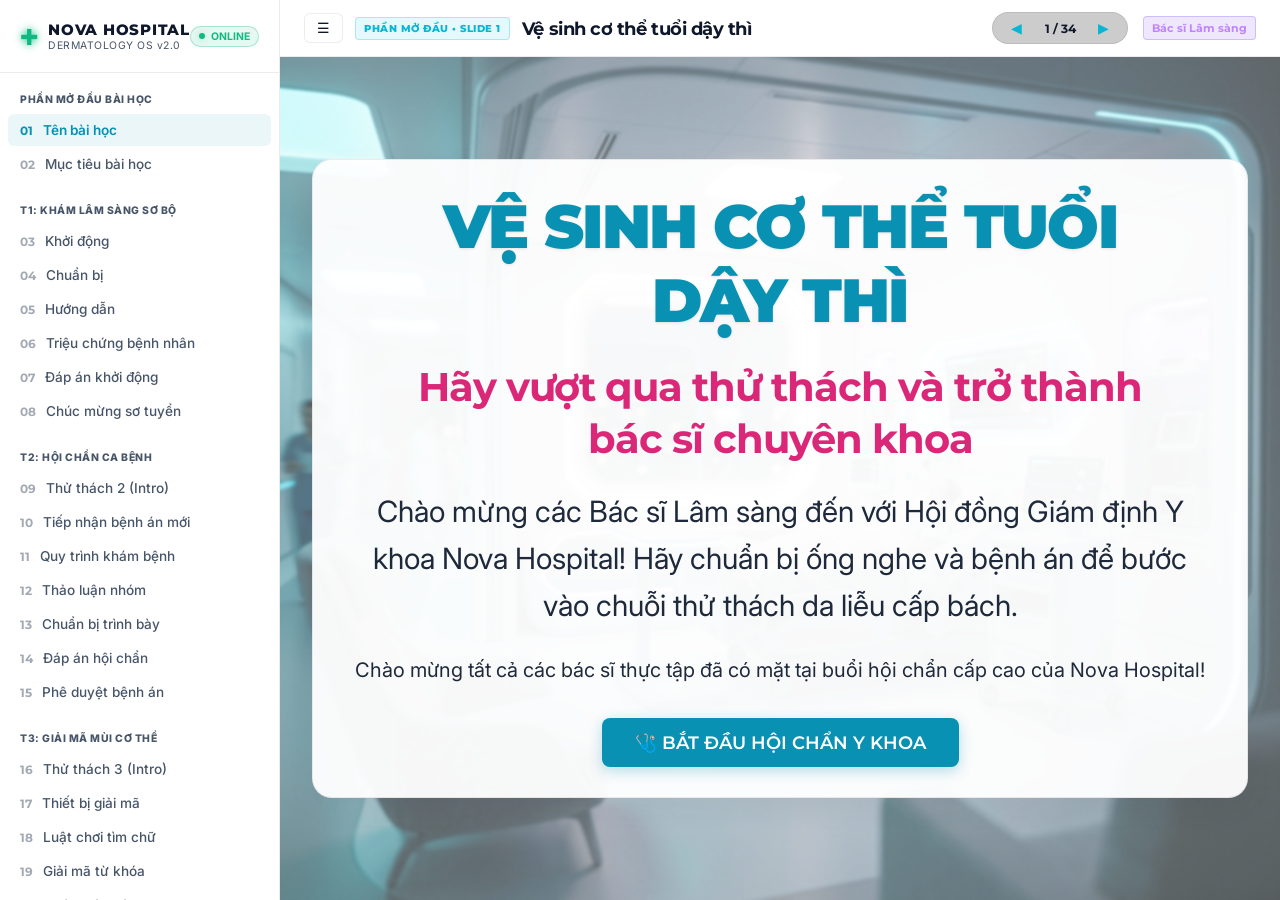
==== index.html @ af5a32ae "Initial commit of Co the tuoi day thi project" ====
<!DOCTYPE html>
<html lang="vi">
<head>
  <meta charset="UTF-8">
  <meta name="viewport" content="width=device-width, initial-scale=1.0">
  <title>NOVA HOSPITAL - PHÒNG KHÁM DA LIỄU ĐIỆN TỬ</title>
  <link rel="preconnect" href="https://fonts.googleapis.com">
  <link rel="preconnect" href="https://fonts.gstatic.com" crossorigin>
  <link href="https://fonts.googleapis.com/css2?family=Inter:wght@300;400;500;600;700;800&family=Montserrat:wght@400;500;600;700;800;900&display=swap" rel="stylesheet">
  <link rel="stylesheet" href="style.css">
</head>
<body>
  <!-- Canvas for Confetti -->
  <canvas id="confetti-canvas"></canvas>

  <!-- main app container -->
  <div class="app-container">
    
    <!-- LEFT SIDEBAR -->
    <aside class="sidebar">
      <div class="sidebar-header">
        <div class="clinic-logo">
          <div class="pulse-cross">✚</div>
          <div class="logo-text">
            <span class="logo-title">NOVA HOSPITAL</span>
            <span class="logo-subtitle">DERMATOLOGY OS v2.0</span>
          </div>
        </div>
        <div class="status-badge">
          <span class="live-dot"></span>
          <span class="live-text">ONLINE</span>
        </div>
      </div>

      <!-- Scrollable Steps Menu (34 Slides Navigator) -->
      <div class="sidebar-menu-scrollable">
        <nav class="sidebar-nav">
          <!-- PHẦN MỞ ĐẦU -->
          <div class="nav-group">
            <span class="nav-group-title">PHẦN MỞ ĐẦU BÀI HỌC</span>
            <ul>
              <li class="nav-item active" data-slide="1">
                <span class="nav-num">01</span> <span class="nav-txt">Tên bài học</span>
              </li>
              <li class="nav-item" data-slide="2">
                <span class="nav-num">02</span> <span class="nav-txt">Mục tiêu bài học</span>
              </li>
            </ul>
          </div>

          <!-- THỬ THÁCH 1 -->
          <div class="nav-group">
            <span class="nav-group-title">T1: KHÁM LÂM SÀNG SƠ BỘ</span>
            <ul>
              <li class="nav-item" data-slide="3">
                <span class="nav-num">03</span> <span class="nav-txt">Khởi động</span>
              </li>
              <li class="nav-item" data-slide="4">
                <span class="nav-num">04</span> <span class="nav-txt">Chuẩn bị</span>
              </li>
              <li class="nav-item" data-slide="5">
                <span class="nav-num">05</span> <span class="nav-txt">Hướng dẫn</span>
              </li>
              <li class="nav-item" data-slide="6">
                <span class="nav-num">06</span> <span class="nav-txt">Triệu chứng bệnh nhân</span>
              </li>
              <li class="nav-item" data-slide="7">
                <span class="nav-num">07</span> <span class="nav-txt">Đáp án khởi động</span>
              </li>
              <li class="nav-item" data-slide="8">
                <span class="nav-num">08</span> <span class="nav-txt">Chúc mừng sơ tuyển</span>
              </li>
            </ul>
          </div>

          <!-- THỬ THÁCH 2 -->
          <div class="nav-group">
            <span class="nav-group-title">T2: HỘI CHẨN CA BỆNH</span>
            <ul>
              <li class="nav-item" data-slide="9">
                <span class="nav-num">09</span> <span class="nav-txt">Thử thách 2 (Intro)</span>
              </li>
              <li class="nav-item" data-slide="10">
                <span class="nav-num">10</span> <span class="nav-txt">Tiếp nhận bệnh án mới</span>
              </li>
              <li class="nav-item" data-slide="11">
                <span class="nav-num">11</span> <span class="nav-txt">Quy trình khám bệnh</span>
              </li>
              <li class="nav-item" data-slide="12">
                <span class="nav-num">12</span> <span class="nav-txt">Thảo luận nhóm</span>
              </li>
              <li class="nav-item" data-slide="13">
                <span class="nav-num">13</span> <span class="nav-txt">Chuẩn bị trình bày</span>
              </li>
              <li class="nav-item" data-slide="14">
                <span class="nav-num">14</span> <span class="nav-txt">Đáp án hội chẩn</span>
              </li>
              <li class="nav-item" data-slide="15">
                <span class="nav-num">15</span> <span class="nav-txt">Phê duyệt bệnh án</span>
              </li>
            </ul>
          </div>

          <!-- THỬ THÁCH 3 -->
          <div class="nav-group">
            <span class="nav-group-title">T3: GIẢI MÃ MÙI CƠ THỂ</span>
            <ul>
              <li class="nav-item" data-slide="16">
                <span class="nav-num">16</span> <span class="nav-txt">Thử thách 3 (Intro)</span>
              </li>
              <li class="nav-item" data-slide="17">
                <span class="nav-num">17</span> <span class="nav-txt">Thiết bị giải mã</span>
              </li>
              <li class="nav-item" data-slide="18">
                <span class="nav-num">18</span> <span class="nav-txt">Luật chơi tìm chữ</span>
              </li>
              <li class="nav-item" data-slide="19">
                <span class="nav-num">19</span> <span class="nav-txt">Giải mã từ khóa</span>
              </li>
              <li class="nav-item" data-slide="20">
                <span class="nav-num">20</span> <span class="nav-txt">3 từ khóa đúng</span>
              </li>
              <li class="nav-item" data-slide="21">
                <span class="nav-num">21</span> <span class="nav-txt">Giải thích cơ chế</span>
              </li>
              <li class="nav-item" data-slide="22">
                <span class="nav-num">22</span> <span class="nav-txt">Chúc mừng</span>
              </li>
            </ul>
          </div>

          <!-- THỬ THÁCH 4 -->
          <div class="nav-group">
            <span class="nav-group-title">T4: KÊ ĐƠN LÀM SẠCH</span>
            <ul>
              <li class="nav-item" data-slide="23">
                <span class="nav-num">23</span> <span class="nav-txt">Thực hành lâm sàng</span>
              </li>
              <li class="nav-item" data-slide="24">
                <span class="nav-num">24</span> <span class="nav-txt">Chuẩn bị kê đơn</span>
              </li>
              <li class="nav-item" data-slide="25">
                <span class="nav-num">25</span> <span class="nav-txt">Quy chế kê đơn</span>
              </li>
              <li class="nav-item" data-slide="26">
                <span class="nav-num">26</span> <span class="nav-txt">Trình duyệt đơn thuốc</span>
              </li>
              <li class="nav-item" data-slide="27">
                <span class="nav-num">27</span> <span class="nav-txt">Đáp án tắm rửa</span>
              </li>
              <li class="nav-item" data-slide="28">
                <span class="nav-num">28</span> <span class="nav-txt">Quy trình làm sạch</span>
              </li>
            </ul>
          </div>

          <!-- THỬ THÁCH CUỐI -->
          <div class="nav-group">
            <span class="nav-group-title">THI SẮC PHONG CHUYÊN KHOA</span>
            <ul>
              <li class="nav-item" data-slide="29">
                <span class="nav-num">29</span> <span class="nav-txt">Nên làm gì để sạch sẽ</span>
              </li>
              <li class="nav-item" data-slide="30">
                <span class="nav-num">30</span> <span class="nav-txt">Chuẩn bị T-Chart</span>
              </li>
              <li class="nav-item" data-slide="31">
                <span class="nav-num">31</span> <span class="nav-txt">Quy chế thi</span>
              </li>
              <li class="nav-item" data-slide="32">
                <span class="nav-num">32</span> <span class="nav-txt">Phân loại Nên/Không nên</span>
              </li>
              <li class="nav-item" data-slide="33">
                <span class="nav-num">33</span> <span class="nav-txt">Nghi thức sắc phong</span>
              </li>
              <li class="nav-item" data-slide="34">
                <span class="nav-num">34</span> <span class="nav-txt">Quy trình tắm đúng cách</span>
              </li>
            </ul>
          </div>
        </nav>
      </div>
    </aside>

    <!-- MAIN APP CONTENT VIEWPORT -->
    <main class="main-content">
      
      <!-- Top header control bar -->
      <header class="top-bar">
        <div class="header-left">
          <button class="control-btn" id="sidebar-toggle" title="Thu gọn / Mở rộng Sidebar">☰</button>
          <span class="phase-badge" id="slide-phase-badge">BÀI GIẢNG Y KHOA</span>
          <h2 class="slide-title" id="slide-title-text">Hành Trình Sắc Phong Bác Sĩ Chuyên Khoa</h2>
        </div>
        
        <div class="header-right">
          <!-- Slide Navigation Controls -->
          <div class="slide-arrows">
            <button class="arrow-btn" id="prev-slide-btn" title="Slide trước">◀</button>
            <span class="slide-counter" id="slide-counter-text">1 / 34</span>
            <button class="arrow-btn" id="next-slide-btn" title="Slide tiếp theo">▶</button>
          </div>

          <!-- Dynamic status indicator -->
          <div class="role-status">
            <span class="role-badge" id="header-role-badge">Bác sĩ Lâm sàng</span>
          </div>
        </div>
      </header>

      <!-- Slides Viewport -->
      <div class="slides-viewport">

        <!-- ==================== PHẦN MỞ ĐẦU BÀI HỌC ==================== -->
        <!-- Slide 1: Tên bài học -->
        <section class="slide active" id="slide-1">
          <div class="slide-layout flex-center-col text-center">
            <div class="slide-frame">
              <h1 class="main-title">Vệ sinh cơ thể tuổi dậy thì</h1>
              <h2 class="sub-title">Hãy vượt qua thử thách và trở thành bác sĩ chuyên khoa</h2>
              <div class="content-text" style="max-width: 900px; margin: 0 auto;">
                Chào mừng các Bác sĩ Lâm sàng đến với Hội đồng Giám định Y khoa Nova Hospital! 
                Hãy chuẩn bị ống nghe và bệnh án để bước vào chuỗi thử thách da liễu cấp bách.
              </div>
              <div class="content-text" style="font-size: 15pt !important; color: #475569; margin-top: 1.5rem;">
                Chào mừng tất cả các bác sĩ thực tập đã có mặt tại buổi hội chẩn cấp cao của Nova Hospital!
              </div>
              <div style="margin-top: 2rem;">
                <button class="btn btn-cyan btn-lg" onclick="navigateToSlide(2)">🩺 BẮT ĐẦU HỘI CHẨN Y KHOA</button>
              </div>
            </div>
          </div>
        </section>

        <!-- Slide 2: Mục tiêu bài học -->
        <section class="slide" id="slide-2">
          <div class="slide-layout flex-center-col text-center">
            <div class="slide-frame">
              <h1 class="main-title">Mục tiêu cần đạt</h1>
              <div class="content-text" style="max-width: 900px; text-align: left; margin: 2rem auto 0 auto; display: flex; flex-direction: column; gap: 20px;">
                <div>- 🎯 <strong>Kiến thức:</strong> Giải mã được cơ chế sinh mùi và mụn do hoóc-môn tuổi dậy thì.</div>
                <div>- 🎯 <strong>Kỹ năng:</strong> Khám, chẩn đoán ca bệnh và kê đơn quy trình làm sạch định lượng chuẩn y khoa.</div>
                <div>- 🎯 <strong>Thái độ:</strong> Chủ động, tự tin chăm sóc cơ thể sạch sẽ, thơm tho và xóa bỏ ngại ngùng.</div>
              </div>
              <div style="margin-top: 3rem;">
                <button class="btn btn-cyan btn-lg" onclick="navigateToSlide(3)">TIẾN VÀO THỬ THÁCH 1 ▶</button>
              </div>
            </div>
          </div>
        </section>

        <!-- ==================== THỬ THÁCH 1: KHÁM LÂM SÀNG SƠ BỘ ==================== -->
        <!-- Slide 3: Tên hoạt động Khởi động -->
        <section class="slide" id="slide-3">
          <div class="slide-layout flex-center-col text-center">
            <div class="slide-frame">
              <h1 class="main-title">Khởi động</h1>
              <h2 class="sub-title">Cấp độ: Bác sĩ Thực tập</h2>
              <div class="content-text" style="max-width: 800px; margin: 0 auto;">
                - <strong>Nhiệm vụ:</strong> Tìm ra nguyên nhân khiến bệnh nhân gặp các triệu chứng bất thường.
              </div>

              <!-- Emergency Zone Siren and Doctor Image -->
              <div class="emergency-zone">
                <div class="emergency-light-container">
                  <div class="emergency-siren">🚨</div>
                </div>
                <img src="symptom_doctor.png" alt="Doctor" style="width: 140px; height: 140px; object-fit: contain; border-radius: 12px;">
                <div class="emergency-light-container">
                  <div class="emergency-siren">🚨</div>
                </div>
              </div>

              <div style="margin-top: 3rem;">
                <button class="btn btn-cyan btn-lg" onclick="navigateToSlide(4)">TIẾP NHẬN BỆNH ÁN ▶</button>
              </div>
            </div>
          </div>
        </section>

        <!-- Slide 4: Khởi động — Chuẩn bị -->
        <section class="slide" id="slide-4">
          <div class="slide-layout flex-center-col text-center">
            <div class="slide-frame">
              <h1 class="main-title">CHUẨN BỊ</h1>
              <h2 class="sub-title">Sẵn sàng kíp trực</h2>
              <div class="content-text" style="max-width: 900px; text-align: left; margin: 2rem auto 0 auto; display: flex; flex-direction: column; gap: 20px;">
                <div>- 👥 Chia nhóm 4 học sinh (kíp trực lâm sàng).</div>
                <div>- 📖 Chuẩn bị đọc hồ sơ bệnh án trên màn hình.</div>
              </div>
              <div style="margin-top: 3rem;">
                <button class="btn btn-cyan btn-lg" onclick="navigateToSlide(5)">XEM HƯỚNG DẪN ▶</button>
              </div>
            </div>
          </div>
        </section>

        <!-- Slide 5: Khởi động — Hướng dẫn & Yêu cầu -->
        <section class="slide" id="slide-5">
          <div class="slide-layout flex-center-col text-center">
            <div class="slide-frame">
              <h1 class="main-title">HƯỚNG DẪN</h1>
              <h2 class="sub-title">Nhiệm vụ cho bác sĩ</h2>
              <div class="content-text" style="max-width: 900px; text-align: left; margin: 2rem auto 0 auto; display: flex; flex-direction: column; gap: 20px;">
                <div>- 💡 Đọc bệnh án và tìm ra nguyên nhân bệnh nhân có các triệu chứng đó.</div>
                <div>- 🙋 Giơ tay lên bảng chỉ ra nguyên nhân phát sinh triệu chứng.</div>
              </div>
              <div style="margin-top: 3rem;">
                <button class="btn btn-cyan btn-lg" onclick="navigateToSlide(6)">XEM HỒ SƠ BỆNH ÁN ▶</button>
              </div>
            </div>
          </div>
        </section>

        <!-- Slide 6: Khởi động — Câu hỏi điều hướng (Dossiers displayed here) -->
        <section class="slide" id="slide-6">
          <div class="slide-layout flex-center-col text-center" style="justify-content: flex-start; padding-top: 1rem;">
            <div class="slide-frame" style="max-width: 1100px;">
              <h1 class="main-title" style="margin-bottom: 0.25rem !important; font-size: 24pt !important;">TÌM NGUYÊN NHÂN GÂY RA CÁC TRIỆU CHỨNG BẤT THƯỜNG CỦA BỆNH NHÂN</h1>
              <h2 class="sub-title" style="margin-bottom: 0.75rem !important;">Hồ sơ bệnh án trên màn hình</h2>
              
              <div style="display: flex; gap: 15px; justify-content: center; width: 100%; flex-wrap: wrap; margin-top: 1rem;">
                <!-- Bệnh nhân Su -->
                <div class="patient-folder" style="width: 320px !important; cursor: default;">
                  <img src="symptom_acne.png" class="patient-img" alt="Su Acne">
                  <h3 style="color: #0891B2; margin-top: 5px; font-size: 18pt;">Bạn SU</h3>
                  <div style="text-align: left; font-size: 13pt; margin-top: 10px; line-height: 1.4;">
                    <span class="badge-red" style="padding: 1px 6px; border-radius: 4px; font-size: 0.75rem; font-weight: 700;">MỤN SƯNG ĐỎ</span>
                    <div style="margin-top: 8px;">- <strong>Triệu chứng:</strong> Da mặt đổ nhiều dầu, xuất hiện nhiều nốt mụn đỏ sưng tấy trên trán.</div>
                    <div style="margin-top: 8px; color: #BE123C;">- <strong>Thói quen:</strong> Thường xuyên dùng tay bẩn sờ lên mặt, tự ý cạy và nặn mụn.</div>
                  </div>
                </div>

                <!-- Bệnh nhân Nam -->
                <div class="patient-folder" style="width: 320px !important; cursor: default;">
                  <img src="symptom_sweat.png" class="patient-img" alt="Nam Sweat">
                  <h3 style="color: #DB2777; margin-top: 5px; font-size: 18pt;">Bạn NAM</h3>
                  <div style="text-align: left; font-size: 13pt; margin-top: 10px; line-height: 1.4;">
                    <span class="badge-amber" style="padding: 1px 6px; border-radius: 4px; font-size: 0.75rem; font-weight: 700;">MÙI CHUA NÁCH</span>
                    <div style="margin-top: 8px;">- <strong>Triệu chứng:</strong> Vùng dưới cánh tay tiết nhiều mồ hôi và phát ra mùi chua nồng, khó chịu.</div>
                    <div style="margin-top: 8px; color: #B45309;">- <strong>Thói quen:</strong> Đá bóng xong không tắm ngay, chỉ lau qua người, mặc nguyên quần áo đẫm mồ hôi đi ngủ.</div>
                  </div>
                </div>

                <!-- Bệnh nhân Kem -->
                <div class="patient-folder" style="width: 320px !important; cursor: default;">
                  <img src="symptom_dental.png" class="patient-img" alt="Kem Dental">
                  <h3 style="color: #8B5CF6; margin-top: 5px; font-size: 18pt;">Bạn KEM</h3>
                  <div style="text-align: left; font-size: 13pt; margin-top: 10px; line-height: 1.4;">
                    <span class="badge-pink" style="padding: 1px 6px; border-radius: 4px; font-size: 0.75rem; font-weight: 700;">HÔI MIỆNG</span>
                    <div style="margin-top: 8px;">- <strong>Triệu chứng:</strong> Hơi thở bị hôi, có mùi khó chịu dù vẫn đánh răng hàng ngày.</div>
                    <div style="margin-top: 8px; color: #BE185D;">- <strong>Thói quen:</strong> Hay ăn đồ ngọt buổi tối, thường xuyên quên đánh răng, không cạo lưỡi và không súc miệng sau ăn ngọt.</div>
                  </div>
                </div>
              </div>

              <div style="margin-top: 2rem;">
                <button class="btn btn-cyan btn-lg" onclick="navigateToSlide(7)">ĐỐI CHIẾU LÂM SÀNG ▶</button>
              </div>
            </div>
          </div>
        </section>

        <!-- Slide 7: Khởi động — Đáp án -->
        <section class="slide" id="slide-7">
          <div class="slide-layout flex-center-col text-center" style="justify-content: flex-start; padding-top: 1rem;">
            <div class="slide-frame" style="max-width: 1100px;">
              <h1 class="main-title" style="margin-bottom: 0.25rem !important;">KẾT QUẢ ĐỐI CHIẾU LÂM SÀNG</h1>
              <h2 class="sub-title" style="margin-bottom: 0.75rem !important;">Nguyên nhân thực tế từ thói quen</h2>
              <p class="content-text" style="margin-bottom: 1rem; font-size: 16pt !important;">- 👉 <strong>Tương tác:</strong> Click mở từng hồ sơ dưới đây để xem chẩn đoán chi tiết sau khi học sinh trình bày</p>
              
              <div class="patient-folders">
                <!-- Su Diagnosis -->
                <div class="patient-folder" onclick="toggleFolder(this)" style="width: 320px !important;">
                  <img src="symptom_acne.png" class="patient-img" alt="Su">
                  <h3 style="color: #0891B2; margin-top: 5px; font-size: 16pt;">Bệnh nhân SU</h3>
                  <div class="patient-folder-content" style="font-size: 13pt; line-height: 1.4;">
                    - <strong>Chẩn đoán y khoa:</strong> Hoóc-môn tuổi dậy thì kích thích tuyến bã nhờn hoạt động mạnh gây thừa dầu, tắc lỗ chân lông. Việc dùng tay bẩn cạy mụn khiến vi khuẩn tấn công gây sưng viêm.
                  </div>
                </div>

                <!-- Nam Diagnosis -->
                <div class="patient-folder" onclick="toggleFolder(this)" style="width: 320px !important;">
                  <img src="symptom_sweat.png" class="patient-img" alt="Nam">
                  <h3 style="color: #DB2777; margin-top: 5px; font-size: 16pt;">Bệnh nhân NAM</h3>
                  <div class="patient-folder-content" style="font-size: 13pt; line-height: 1.4;">
                    - <strong>Chẩn đoán y khoa:</strong> Hoóc-môn tuổi dậy thì kích hoạt tuyến mồ hôi đặc (apocrine) tiết ra protein và chất béo. Các chất tiết này bị vi khuẩn trên da phát triển phân hủy, dẫn đến mùi hôi chua.
                  </div>
                </div>

                <!-- Kem Diagnosis -->
                <div class="patient-folder" onclick="toggleFolder(this)" style="width: 320px !important;">
                  <img src="symptom_dental.png" class="patient-img" alt="Kem">
                  <h3 style="color: #8B5CF6; margin-top: 5px; font-size: 16pt;">Bệnh nhân KEM</h3>
                  <div class="patient-folder-content" style="font-size: 13pt; line-height: 1.4;">
                    - <strong>Chẩn đoán y khoa:</strong> Thức ăn thừa và đường từ đồ ngọt tù đọng trong khoang miệng, kẽ răng và bề mặt lưỡi tạo môi trường lý tưởng cho vi khuẩn phát triển, phân hủy hữu cơ và sinh ra mùi hôi.
                  </div>
                </div>
              </div>

              <div style="margin-top: 2rem;">
                <button class="btn btn-cyan btn-lg" onclick="navigateToSlide(8)">XÁC NHẬN KẾT QUẢ ▶</button>
              </div>
            </div>
          </div>
        </section>

        <!-- Slide 8: Khởi động — Tổng kết & Chúc mừng -->
        <section class="slide" id="slide-8">
          <div class="slide-layout flex-center-col text-center">
            <div class="slide-frame">
              <h1 class="main-title">CHÚC MỪNG: VƯỢT QUA VÒNG SƠ TUYỂN!</h1>
              <h2 class="sub-title">Kết luận của Viện trưởng</h2>
              <div class="content-text" style="max-width: 900px; margin: 0 auto; text-align: left;">
                <span style="font-size: 4rem; display: block; margin-bottom: 1rem; text-align: center;">🎉</span>
                <div style="text-align: center; font-weight: bold; margin-bottom: 1rem;">Chúc mừng các bác sĩ đã nhận diện chính xác hành vi lỗi!</div>
                <div>- <strong>Tổng kết:</strong> Các triệu chứng mụn hay mùi hôi đều xuất phát trực tiếp từ những thói quen sinh hoạt chưa khoa học của các bạn khi bước vào lứa tuổi này.</div>
              </div>
              <div style="margin-top: 3rem;">
                <button class="btn btn-cyan btn-lg" onclick="navigateToSlide(9)">TIẾN VÀO THỬ THÁCH 2 ▶</button>
              </div>
            </div>
          </div>
        </section>

        <!-- ==================== HOẠT ĐỘNG 1: HỘI CHẨN CA BỆNH ==================== -->
        <!-- Slide 9: Tên Hoạt động 1 (Welcome Interns to Residents) -->
        <section class="slide" id="slide-9">
          <div class="slide-layout flex-center-col text-center">
            <div class="slide-frame">
              <h1 class="main-title">THỬ THÁCH 2: HỘI CHẨN CHUYÊN SÂU</h1>
              <h2 class="sub-title">Chào mừng các bác sĩ nội trú</h2>
              <div class="content-text" style="max-width: 850px; margin: 0 auto; line-height: 1.8;">
                Chào mừng các bạn đã được thăng cấp lên Bác sĩ Nội trú!<br>
                Thử thách thứ 2 yêu cầu chúng ta hội chẩn chuyên sâu để truy tìm thủ phạm thực sự bên trong cơ thể.
              </div>
              <div style="margin-top: 3rem;">
                <button class="btn btn-cyan btn-lg" onclick="navigateToSlide(10)">TIẾP NHẬN HỒ SƠ BỆNH ÁN ▶</button>
              </div>
            </div>
          </div>
        </section>

        <!-- Slide 10: Hoạt động 1 — Chuẩn bị (Tích hợp 5 hồ sơ bệnh án để chọn và bốc thăm) -->
        <section class="slide" id="slide-10">
          <div class="slide-layout flex-center-col text-center" style="justify-content: flex-start; padding-top: 0.5rem;">
            <div class="slide-frame" style="max-width: 1100px;">
              <h1 class="main-title" style="margin-bottom: 0.25rem !important;">TIẾP NHẬN HỒ SƠ BỆNH ÁN MỚI</h1>
              <h2 class="sub-title" style="margin-bottom: 0.5rem !important;">Hồ sơ bệnh nhân lâm sàng (Nova Hospital)</h2>
              
              <div class="content-text" style="text-align: left; max-width: 900px; margin: 0 auto 1.5rem auto; font-size: 16pt !important;">
                - 👥 <strong>Chuẩn bị:</strong> Chia nhóm 4 kíp trực.
                - 📖 Đọc hồ sơ bệnh án trên màn hình.
                - 🎲 Click chọn các thẻ bên dưới hoặc bấm nút "BỐC THĂM BỆNH ÁN NGẪU NHIÊN" để kíp trực nhận ca bệnh.
              </div>

              <!-- Case Shuffler Container -->
              <div class="shuffle-container">
                <div class="shuffle-cards-row" id="shuffler-cards-row">
                  <!-- Minh -->
                  <div class="shuffle-card" id="sh-card-minh" onclick="selectHospitalPatient('minh')">
                    <span style="font-size: 24pt;">👦</span>
                    <strong style="margin-top: 10px;">Bạn Minh</strong>
                  </div>
                  <!-- Nhi -->
                  <div class="shuffle-card" id="sh-card-nhi" onclick="selectHospitalPatient('nhi')">
                    <span style="font-size: 24pt;">👧</span>
                    <strong style="margin-top: 10px;">Bạn Nhi</strong>
                  </div>
                  <!-- An -->
                  <div class="shuffle-card" id="sh-card-an" onclick="selectHospitalPatient('an')">
                    <span style="font-size: 24pt;">👦</span>
                    <strong style="margin-top: 10px;">Bạn An</strong>
                  </div>
                  <!-- Linh -->
                  <div class="shuffle-card" id="sh-card-linh" onclick="selectHospitalPatient('linh')">
                    <span style="font-size: 24pt;">👧</span>
                    <strong style="margin-top: 10px;">Bạn Linh</strong>
                  </div>
                  <!-- Ninh -->
                  <div class="shuffle-card" id="sh-card-ninh" onclick="selectHospitalPatient('ninh')">
                    <span style="font-size: 24pt;">👦</span>
                    <strong style="margin-top: 10px;">Bạn Ninh</strong>
                  </div>
                </div>

                <div style="display: flex; gap: 15px; margin-top: 0.5rem; justify-content: center;">
                  <button class="btn btn-cyan" id="start-shuffle-btn" onclick="startCaseShuffler()">🎲 BỐC THĂM BỆNH ÁN NGẪU NHIÊN</button>
                </div>

                <!-- Patient info details card (No mechanism details!) -->
                <div id="hospital-patient-details-box" style="width: 100%; text-align: left; padding: 15px; min-height: 180px; line-height: 1.5; font-size: 14pt; border: 1px solid rgba(0,0,0,0.08); border-radius: 12px; margin-top: 1rem; background: #FFF;">
                  <div id="shuffler-placeholder" style="text-align: center; color: #94A3B8; padding-top: 30px;">
                    🔍 Click chọn một thẻ bệnh nhân ở trên hoặc bấm nút Bốc thăm để xem hồ sơ lâm sàng chi tiết.
                  </div>
                  <div id="shuffler-patient-detail" class="hidden">
                    <h3 id="detail-patient-name" style="color: #0891B2; margin-bottom: 10px; font-size: 18pt;">Hồ sơ bệnh nhân</h3>
                    <p id="detail-patient-symptoms">🔴 <strong>Triệu chứng lâm sàng:</strong> ...</p>
                    <p id="detail-patient-habits" style="margin-top: 8px;">⚠️ <strong>Thói quen sinh hoạt chưa đúng:</strong> ...</p>
                  </div>
                </div>
              </div>

              <div style="margin-top: 1.5rem;">
                <button class="btn btn-cyan btn-lg" onclick="navigateToSlide(11)">XEM QUY TRÌNH HỘI CHẨN ▶</button>
              </div>
            </div>
          </div>
        </section>

        <!-- Slide 11: Hoạt động 1 — Quy trình khám bệnh (5-min timer) -->
        <section class="slide" id="slide-11">
          <div class="slide-layout flex-center-col text-center">
            <div class="slide-frame">
              <div style="text-align: center; margin-bottom: 1.5rem;">
                <span class="main-title" style="font-size: 32pt !important; display: inline-block;">QUY TRÌNH KHÁM BỆNH</span>
                <span class="sub-title" style="font-size: 20pt !important; display: inline-block; margin-left: 15px;">- Yêu cầu thực hiện cho kíp trực</span>
              </div>
              
              <div class="content-text" style="max-width: 950px; text-align: left; margin: 0 auto; display: flex; flex-direction: column; gap: 12px; font-size: 16pt !important;">
                <div>- <strong>Bước 1:</strong> Nhóm chọn 1 bệnh án bất kỳ trong 5 hồ sơ.</div>
                <div>- <strong>Bước 2:</strong> Đọc kỹ, dùng bút khoanh tròn các thói quen chưa hợp lý trên phiếu học tập.</div>
                <div>- <strong>Bước 3:</strong> Thảo luận, tìm ra nguyên nhân sâu xa và cơ chế khoa học của ca bệnh đó.</div>
                <div style="color: #BE185D; font-weight: bold; border-top: 1px dashed rgba(0,0,0,0.08); padding-top: 8px; margin-top: 5px;">
                  - ❓ <strong>Câu hỏi thách thức:</strong> Lý do sâu xa nào bên trong cơ thể đã kích thích, làm bùng phát các triệu chứng da đổ dầu, mụn trứng cá và mồ hôi chua nồng ở lứa tuổi này?
                </div>
              </div>

              <!-- 5 Minutes Timer -->
              <div class="slide-timer-container" id="timer-container-11">
                <div class="slide-timer-display" id="timer-display-11">05:00</div>
                <div style="display: flex; gap: 6px; justify-content: center; margin-top: 8px;">
                  <button class="btn btn-cyan btn-sm" onclick="startSlideTimer(11, 300)">▶ Bắt đầu</button>
                  <button class="btn btn-surface btn-sm" onclick="pauseSlideTimer(11)">⏸ Tạm dừng</button>
                  <button class="btn btn-surface btn-sm" onclick="resetSlideTimer(11, 300)">🔄 Đặt lại</button>
                </div>
              </div>

              <div style="margin-top: 1.5rem;">
                <button class="btn btn-cyan btn-lg" onclick="navigateToSlide(12)">THẢO LUẬN NHÓM ▶</button>
              </div>
            </div>
          </div>
        </section>

        <!-- Slide 12: Thảo luận nhóm và chuẩn bị trình bày (2-min timer) -->
        <section class="slide" id="slide-12">
          <div class="slide-layout flex-center-col text-center">
            <div class="slide-frame">
              <h1 class="main-title">THẢO LUẬN NHÓM VÀ CHUẨN BỊ TRÌNH BÀY</h1>
              <h2 class="sub-title">Đồng hồ thảo luận</h2>
              
              <div class="content-text" style="max-width: 900px; text-align: left; margin: 0 auto; display: flex; flex-direction: column; gap: 20px;">
                <div>- 🧠 Tiến hành thảo luận nhóm nhanh trong kíp trực.</div>
                <div>- 📝 Ghi chép câu trả lời và chuẩn bị nội dung báo cáo theo mẫu.</div>
              </div>

              <!-- 2 Minutes Timer -->
              <div class="slide-timer-container" id="timer-container-12">
                <div class="slide-timer-display" id="timer-display-12">02:00</div>
                <div style="display: flex; gap: 6px; justify-content: center; margin-top: 8px;">
                  <button class="btn btn-cyan btn-sm" onclick="startSlideTimer(12, 120)">▶ Bắt đầu</button>
                  <button class="btn btn-surface btn-sm" onclick="pauseSlideTimer(12)">⏸ Tạm dừng</button>
                  <button class="btn btn-surface btn-sm" onclick="resetSlideTimer(12, 120)">🔄 Đặt lại</button>
                </div>
              </div>

              <div style="margin-top: 2rem;">
                <button class="btn btn-cyan btn-lg" onclick="navigateToSlide(13)">CHUẨN BỊ BÁO CÁO ▶</button>
              </div>
            </div>
          </div>
        </section>

        <!-- Slide 13: Hoạt động 1 — Chuẩn bị trình bày (2-min timer) -->
        <section class="slide" id="slide-13">
          <div class="slide-layout flex-center-col text-center">
            <div class="slide-frame">
              <h1 class="main-title">Chuẩn bị trình bày</h1>
              <h2 class="sub-title">Thảo luận nhóm và chuẩn bị trình bày</h2>
              
              <div class="content-text" style="max-width: 900px; margin: 0 auto; background: rgba(255, 255, 255, 0.9); padding: 25px; border-radius: 12px; border: 1px solid rgba(0,0,0,0.08); line-height: 1.6; text-align: left; font-size: 14pt !important;">
                <strong style="color: #0891B2; display: block; margin-bottom: 8px; font-size: 18pt !important; text-align: center;">Mẫu câu báo cáo chuyên nghiệp:</strong>
                <div>- "Nhóm em chọn bệnh án của bạn..."</div>
                <div>- "Bệnh nhân có triệu chứng là..."</div>
                <div>- "Thói quen sinh hoạt chưa đúng là..."</div>
                <div>- "Nhóm em dự đoán lý do sâu xa gây ra triệu chứng là..."</div>
              </div>

              <!-- 2 Minutes Timer -->
              <div class="slide-timer-container" id="timer-container-13">
                <div class="slide-timer-display" id="timer-display-13">02:00</div>
                <div style="display: flex; gap: 6px; justify-content: center; margin-top: 8px;">
                  <button class="btn btn-cyan btn-sm" onclick="startSlideTimer(13, 120)">▶ Bắt đầu</button>
                  <button class="btn btn-surface btn-sm" onclick="pauseSlideTimer(13)">⏸ Tạm dừng</button>
                  <button class="btn btn-surface btn-sm" onclick="resetSlideTimer(13, 120)">🔄 Đặt lại</button>
                </div>
              </div>

              <div style="margin-top: 1.5rem;">
                <button class="btn btn-cyan btn-lg" onclick="navigateToSlide(14)">LẬT MỞ ĐÁP ÁN ▶</button>
              </div>
            </div>
          </div>
        </section>

        <!-- Slide 14: Hoạt động 1 — Đáp án -->
        <section class="slide" id="slide-14">
          <div class="slide-layout flex-center-col text-center">
            <div class="slide-frame">
              <h1 class="main-title">HỒ SƠ LẬT MỞ: ĐÁP ÁN Y KHOA</h1>
              <h2 class="sub-title">Thủ phạm giấu mặt lộ diện</h2>
              <p class="content-text" style="font-size: 16pt !important;">- 🔒 Tương tác: Hãy click vào ô bảo mật bên dưới để giải mã thủ phạm</p>
              
              <div class="secret-reveal-box" onclick="toggleSecretBox(this)">
                <div class="secret-reveal-text" id="slide-14-secret-text">🔒 CLICK ĐỂ GIẢI MÃ THỦ PHẠM GIẤU MẶT</div>
              </div>

              <div style="margin-top: 3rem;">
                <button class="btn btn-cyan btn-lg" onclick="navigateToSlide(15)">TỔNG KẾT HỘI CHẨN ▶</button>
              </div>
            </div>
          </div>
        </section>

        <!-- Slide 15: Hoạt động 1 — Tổng kết & Chúc mừng (Phê duyệt đóng dấu) -->
        <section class="slide" id="slide-15">
          <div class="slide-layout flex-center-col text-center">
            <div class="slide-frame" id="slide-15-frame" style="min-height: 480px; position: relative;">
              <h1 class="main-title">XUẤT SẮC: KÍP TRỰC HOÀN THÀNH NHIỆM VỤ!</h1>
              <h2 class="sub-title">Tổng kết từ Hội đồng Giám định</h2>
              <div class="content-text" style="max-width: 950px; margin: 0 auto; text-align: left;">
                <span style="font-size: 4rem; display: block; margin-bottom: 1rem; text-align: center;">🎉</span>
                <div style="text-align: center; font-weight: bold; margin-bottom: 1rem;">Chúc mừng các nhóm đã chẩn đoán đúng bệnh lý nền!</div>
                <div>- <strong>Tổng kết:</strong> Sự thay đổi hoóc-môn tuổi dậy thì bên trong kết hợp với các thói quen sinh hoạt chưa đúng bên ngoài chính là nguyên nhân kép gây ra mùi và mụn.</div>
              </div>

              <!-- Approved Stamp -->
              <div class="cert-stamp" id="approved-stamp-el">ĐÃ PHÊ DUYỆT</div>

              <div style="margin-top: 3rem; display: flex; gap: 15px; justify-content: center;">
                <button class="btn btn-cyan btn-lg" id="stamp-btn" onclick="applyApprovedStamp()">🩺 PHÊ DUYỆT HỘI CHẨN</button>
                <button class="btn btn-surface btn-lg" onclick="navigateToSlide(16)">TIẾN VÀO THỬ THÁCH 3 ▶</button>
              </div>
            </div>
          </div>
        </section>

        <!-- ==================== HOẠT ĐỘNG 2: GIẢI MÃ MÙI CƠ THỂ ==================== -->
        <!-- Slide 16: Tên Hoạt động 2 -->
        <section class="slide" id="slide-16">
          <div class="slide-layout flex-center-col text-center">
            <div class="slide-frame">
              <h1 class="main-title">THỬ THÁCH 3: PHÒNG THÍ NGHIỆM SINH HỌC</h1>
              <h2 class="sub-title">Cấp độ: Bác sĩ chính</h2>
              <div class="content-text" style="max-width: 850px; margin: 0 auto;">
                - <strong>Nhiệm vụ:</strong> Tìm ra 3 yếu tố cốt lõi khiến cơ thể tuổi dậy thì dễ có mùi khó chịu.
              </div>
              <div style="margin-top: 3rem;">
                <button class="btn btn-cyan btn-lg" onclick="navigateToSlide(17)">BẮT ĐẦU GIẢI MÃ ▶</button>
              </div>
            </div>
          </div>
        </section>

        <!-- Slide 17: Hoạt động 2 — Chuẩn bị -->
        <section class="slide" id="slide-17">
          <div class="slide-layout flex-center-col text-center">
            <div class="slide-frame">
              <h1 class="main-title">KÍCH HOẠT THIẾT BỊ GIẢI MÃ</h1>
              <h2 class="sub-title">Chuẩn bị giấy nháp</h2>
              <div class="content-text" style="max-width: 900px; text-align: left; margin: 0 auto; display: flex; flex-direction: column; gap: 20px;">
                <div>- 📝 Các nhóm chuẩn bị sẵn giấy nháp và bút để ghi lại các gợi ý chữ cái từ giáo viên.</div>
                <div>- 🔔 Tập trung cao độ để giành quyền bấm chuông trả lời từ khóa.</div>
              </div>
              <div style="margin-top: 3rem;">
                <button class="btn btn-cyan btn-lg" onclick="navigateToSlide(18)">LUẬT CHƠI CHI TIẾT ▶</button>
              </div>
            </div>
          </div>
        </section>

        <!-- Slide 18: Hoạt động 2 — Hướng dẫn & Yêu cầu -->
        <section class="slide" id="slide-18">
          <div class="slide-layout flex-center-col text-center">
            <div class="slide-frame">
              <h1 class="main-title">LUẬT CHƠI: ĐỌC GỢI Ý - TÌM CHỮ CÁI</h1>
              <h2 class="sub-title">Quy chế tính điểm cho kíp trực</h2>
              <div class="content-text" style="max-width: 900px; text-align: left; margin: 0 auto; display: flex; flex-direction: column; gap: 20px;">
                <div>- 👉 <strong>Yêu cầu:</strong> Thảo luận nhóm thật nhanh dựa trên gợi ý từ GV và đếm số ký tự chữ cái.</div>
                <div>- ⚡ <strong>Tương tác:</strong> Cả nhóm đồng thanh hô to từ khóa ngay khi tìm ra mật mã để giành điểm số lâm sàng.</div>
              </div>
              <div style="margin-top: 3rem;">
                <button class="btn btn-cyan btn-lg" onclick="navigateToSlide(19)">TRUY TÌM CHÌA KHÓA ▶</button>
              </div>
            </div>
          </div>
        </section>

        <!-- Slide 19: Hoạt động 2 — Câu hỏi điều hướng (Hangman Game) -->
        <section class="slide" id="slide-19">
          <div class="slide-layout flex-center-col text-center">
            <div class="slide-frame" style="max-width: 1000px;">
              <h1 class="main-title">TRUY TÌM 3 CHÌA KHÓA BÍ ẨN</h1>
              <h2 class="sub-title">Giải mã câu hỏi điều hướng</h2>
              
              <div style="display: flex; justify-content: space-between; align-items: center; margin-bottom: 1rem; width: 100%; border-bottom: 1px solid rgba(0,0,0,0.08); padding-bottom: 10px;">
                <span style="font-size: 14pt; font-weight: bold; color: #0891B2;" id="hangman-round-text">Từ khóa 1 / 3</span>
                <div class="game-heart-container" id="hangman-heart-container">
                  <!-- Hearts rendered dynamically -->
                </div>
              </div>

              <div style="background: rgba(0,0,0,0.02); padding: 15px; border-radius: 8px; border: 1px solid rgba(0,0,0,0.04); font-size: 14pt; text-align: left; line-height: 1.5; width: 100%;">
                <strong style="color: #DB2777;">Gợi ý:</strong> <span id="hangman-clue-text">...</span>
              </div>

              <!-- Blanks -->
              <div class="game-word-blanks" id="hangman-blanks-container">
                <!-- Blanks rendered dynamically -->
              </div>

              <!-- Virtual Keyboard -->
              <div class="game-keyboard" id="hangman-keyboard-container">
                <!-- A-Z keyboard dynamically rendered -->
              </div>

              <div style="margin-top: 2rem; display: flex; gap: 10px; justify-content: center;">
                <button class="btn btn-surface" id="skip-hangman-btn" onclick="skipHangmanWord()">⏩ BỎ QUA</button>
                <button class="btn btn-cyan btn-lg" onclick="navigateToSlide(20)">XEM ĐÁP ÁN ▶</button>
              </div>
            </div>
          </div>
        </section>

        <!-- Slide 20: Hoạt động 2 — Đáp án -->
        <section class="slide" id="slide-20">
          <div class="slide-layout flex-center-col text-center">
            <div class="slide-frame">
              <h1 class="main-title">3 từ khoá đúng</h1>
              <h2 class="sub-title">3 nguyên nhân khiến cơ thể tuổi dậy thì dễ có mùi khó chịu</h2>
              <p class="content-text" style="font-size: 16pt !important;">- 👉 Tương tác: Click chọn từng thẻ để giải mật mã</p>
              
              <div class="keyword-reveal-cards">
                <div class="keyword-reveal-card" onclick="toggleKeywordCard(this)">
                  <span>🔑 Chìa khóa 1:</span>
                  <div class="keyword-reveal-val">HORMONE</div>
                </div>
                <div class="keyword-reveal-card" onclick="toggleKeywordCard(this)">
                  <span>🔑 Chìa khóa 2:</span>
                  <div class="keyword-reveal-val">TUYẾN MỒ HÔI</div>
                </div>
                <div class="keyword-reveal-card" onclick="toggleKeywordCard(this)">
                  <span>🔑 Chìa khóa 3:</span>
                  <div class="keyword-reveal-val">VI KHUẨN PHÁT TRIỂN</div>
                </div>
              </div>

              <div style="margin-top: 3rem;">
                <button class="btn btn-cyan btn-lg" onclick="navigateToSlide(21)">XEM CƠ CHẾ KHOA HỌC ▶</button>
              </div>
            </div>
          </div>
        </section>

        <!-- Slide 21: Hoạt động 2 — Giải thích cơ chế (Simulated Video Player Removed!) -->
        <section class="slide" id="slide-21">
          <div class="slide-layout flex-center-col text-center">
            <div class="slide-frame" style="max-width: 950px;">
              <h1 class="main-title">ĐOẠN GIẢI THÍCH KHOA HỌC</h1>
              <h2 class="sub-title">Cơ chế sinh mùi dưới góc nhìn bác sĩ</h2>
              
              <div class="content-text" style="text-align: left; margin: 2rem auto; display: flex; flex-direction: column; gap: 20px;">
                <div>- 🔬 <strong>Hormone</strong> kích thích <strong>Tuyến mồ hôi</strong> tiết nhiều chất béo/protein ở nách, vùng kín.</div>
                <div>- 💧 Mồ hôi này ban đầu không có mùi, nhưng khi tiết ra bề mặt da, đây lại là món ăn của vi khuẩn.</div>
                <div>- 🦠 <strong>Vi khuẩn phát triển</strong> phân hủy chất béo này \(\rightarrow\) Tạo ra mùi hôi chua khó chịu.</div>
              </div>

              <div style="margin-top: 3rem;">
                <button class="btn btn-cyan btn-lg" onclick="navigateToSlide(22)">TỔNG KẾT HOẠT ĐỘNG 2 ▶</button>
              </div>
            </div>
          </div>
        </section>

        <!-- Slide 22: Hoạt động 2 — Tổng kết & Chúc mừng -->
        <section class="slide" id="slide-22">
          <div class="slide-layout flex-center-col text-center">
            <div class="slide-frame">
              <h1 class="main-title">CHÚC MỪNG</h1>
              <h2 class="sub-title">Sắc phong bác sĩ chính</h2>
              <div class="content-text" style="max-width: 900px; margin: 0 auto; text-align: left;">
                <span style="font-size: 4rem; display: block; margin-bottom: 1rem; text-align: center;">🎉</span>
                <div style="text-align: center; font-weight: bold; margin-bottom: 1.5rem; color: #10B981;">Chúc mừng các bạn đã trở thành Bác sĩ chính của Khoa Da liễu - Bệnh viện Nova</div>
                <div>- <strong>Tổng kết cơ chế:</strong> Cơ thể tuổi dậy thì có mùi khó chịu là do sự cộng hưởng của: <span style="color: #0891B2; font-weight: 800;">Hormone + Tuyến mồ hôi tăng tiết + Vi khuẩn phát triển phân hủy chất tiết đó</span>.</div>
              </div>
              <div style="margin-top: 3rem;">
                <button class="btn btn-cyan btn-lg" onclick="navigateToSlide(23)">TIẾN VÀO THỬ THÁCH 4 ▶</button>
              </div>
            </div>
          </div>
        </section>

        <!-- ==================== HOẠT ĐỘNG 3: KÊ ĐƠN - QUY TRÌNH LÀM SẠCH ==================== -->
        <!-- Slide 23: Tên Hoạt động 3 -->
        <section class="slide" id="slide-23">
          <div class="slide-layout flex-center-col text-center">
            <div class="slide-frame">
              <h1 class="main-title">Thực hành lâm sàng</h1>
              <h2 class="sub-title">Cấp độ: Bác sĩ chính</h2>
              <div class="content-text" style="max-width: 800px; margin: 0 auto;">
                - <strong>Nhiệm vụ:</strong> Kê đơn cho bệnh nhân mà nhóm bạn phụ trách.
              </div>
              <div style="margin-top: 3rem;">
                <button class="btn btn-cyan btn-lg" onclick="navigateToSlide(24)">NHẬN HỌC CỤ ▶</button>
              </div>
            </div>
          </div>
        </section>

        <!-- Slide 24: Hoạt động 3 — Chuẩn bị -->
        <section class="slide" id="slide-24">
          <div class="slide-layout flex-center-col text-center">
            <div class="slide-frame">
              <h1 class="main-title">Chuẩn bị</h1>
              <div class="content-text" style="max-width: 900px; text-align: left; margin: 2rem auto 0 auto; display: flex; flex-direction: column; gap: 20px;">
                <div>- 👥 Tiếp tục làm việc theo nhóm đã chia ở các hoạt động trước.</div>
                <div>- 📝 Chuẩn bị sẵn sàng giấy và bút viết.</div>
              </div>
              <div style="margin-top: 3rem;">
                <button class="btn btn-cyan btn-lg" onclick="navigateToSlide(25)">ĐỌC QUY CHẾ KÊ ĐƠN ▶</button>
              </div>
            </div>
          </div>
        </section>

        <!-- Slide 25: Hoạt động 3 — Hướng dẫn & Yêu cầu -->
        <section class="slide" id="slide-25">
          <div class="slide-layout flex-center-col text-center">
            <div class="slide-frame">
              <h1 class="main-title">Quy chế kê đơn làm sạch</h1>
              <h2 class="sub-title">Yêu cầu thực hiện cho nhóm</h2>
              <div class="content-text" style="max-width: 900px; text-align: left; margin: 2rem auto 0 auto; display: flex; flex-direction: column; gap: 20px;">
                <div>- <strong>Bước 1:</strong> Thảo luận nhóm, sắp xếp các thẻ hành động tắm rửa.</div>
                <div>- <strong>Bước 2:</strong> Giơ tay lên sắp xếp quy trình chuẩn xác.</div>
              </div>
              <div style="margin-top: 3rem;">
                <button class="btn btn-cyan btn-lg" onclick="navigateToSlide(26)">BÁO CÁO ĐƠN THUỐC ▶</button>
              </div>
            </div>
          </div>
        </section>

        <!-- Slide 26: Hoạt động 3 — Trình bày ý kiến nhóm -->
        <section class="slide" id="slide-26">
          <div class="slide-layout flex-center-col text-center">
            <div class="slide-frame">
              <h1 class="main-title">TRÌNH DUYỆT ĐƠN THUỐC LÀM SẠCH</h1>
              <h2 class="sub-title">Trình bày ý kiến của kíp trực nhanh nhất</h2>
              <div class="content-text" style="max-width: 900px; text-align: left; margin: 0 auto; display: flex; flex-direction: column; gap: 20px;">
                <div>- 🙋 Kíp trực hoàn thành đầu tiên giơ cao sản phẩm "Đơn thuốc làm sạch".</div>
                <div>- 🗣️ Đại diện nhóm đứng dậy đọc to quy trình tắm rửa từ Bước 1 đến Bước 8 trước Hội đồng toàn lớp.</div>
              </div>
              <div style="margin-top: 3rem;">
                <button class="btn btn-cyan btn-lg" onclick="navigateToSlide(27)">ĐỐI CHIẾU ĐÁP ÁN ▶</button>
              </div>
            </div>
          </div>
        </section>

        <!-- Slide 27: Hoạt động 3 — Đáp án (Interactive Bathing Step Game - 8 steps!) -->
        <section class="slide" id="slide-27">
          <div class="slide-layout flex-center-col text-center" style="padding: 1rem 0;">
            <div class="slide-frame" style="max-width: 1150px; padding: 20px 30px;">
              <h1 class="main-title" style="margin-bottom: 0.5rem !important;">QUY TRÌNH LÀM SẠCH CHUẨN KHOA HỌC</h1>
              <h2 class="sub-title" style="margin-bottom: 1rem !important;">Tương tác: Sắp xếp thứ tự 8 bước tắm rửa</h2>
              
              <p class="content-text" style="font-size: 14pt !important; margin-bottom: 1.5rem;">- 👉 Click chọn một thẻ trong kho hàng bên dưới, sau đó click vào ô Bước trống để đặt thẻ.</p>
              
              <div class="bathing-game-container">
                <!-- 8 Slots -->
                <div class="bathing-slots-row" id="bathing-slots-row" style="gap: 8px;">
                  <div class="bathing-slot" id="bathing-slot-1" onclick="handleBathingSlotClick(1)" style="width: 120px; height: 150px; padding: 5px;">
                    <div class="bathing-slot-header" style="font-size: 9pt !important;">Bước 1</div>
                    <div class="bathing-slot-holder" id="slot-holder-1" style="font-size: 10pt;">Trống</div>
                  </div>
                  <div class="bathing-slot" id="bathing-slot-2" onclick="handleBathingSlotClick(2)" style="width: 120px; height: 150px; padding: 5px;">
                    <div class="bathing-slot-header" style="font-size: 9pt !important;">Bước 2</div>
                    <div class="bathing-slot-holder" id="slot-holder-2" style="font-size: 10pt;">Trống</div>
                  </div>
                  <div class="bathing-slot" id="bathing-slot-3" onclick="handleBathingSlotClick(3)" style="width: 120px; height: 150px; padding: 5px;">
                    <div class="bathing-slot-header" style="font-size: 9pt !important;">Bước 3</div>
                    <div class="bathing-slot-holder" id="slot-holder-3" style="font-size: 10pt;">Trống</div>
                  </div>
                  <div class="bathing-slot" id="bathing-slot-4" onclick="handleBathingSlotClick(4)" style="width: 120px; height: 150px; padding: 5px;">
                    <div class="bathing-slot-header" style="font-size: 9pt !important;">Bước 4</div>
                    <div class="bathing-slot-holder" id="slot-holder-4" style="font-size: 10pt;">Trống</div>
                  </div>
                  <div class="bathing-slot" id="bathing-slot-5" onclick="handleBathingSlotClick(5)" style="width: 120px; height: 150px; padding: 5px;">
                    <div class="bathing-slot-header" style="font-size: 9pt !important;">Bước 5</div>
                    <div class="bathing-slot-holder" id="slot-holder-5" style="font-size: 10pt;">Trống</div>
                  </div>
                  <div class="bathing-slot" id="bathing-slot-6" onclick="handleBathingSlotClick(6)" style="width: 120px; height: 150px; padding: 5px;">
                    <div class="bathing-slot-header" style="font-size: 9pt !important;">Bước 6</div>
                    <div class="bathing-slot-holder" id="slot-holder-6" style="font-size: 10pt;">Trống</div>
                  </div>
                  <div class="bathing-slot" id="bathing-slot-7" onclick="handleBathingSlotClick(7)" style="width: 120px; height: 150px; padding: 5px;">
                    <div class="bathing-slot-header" style="font-size: 9pt !important;">Bước 7</div>
                    <div class="bathing-slot-holder" id="slot-holder-7" style="font-size: 10pt;">Trống</div>
                  </div>
                  <div class="bathing-slot" id="bathing-slot-8" onclick="handleBathingSlotClick(8)" style="width: 120px; height: 150px; padding: 5px;">
                    <div class="bathing-slot-header" style="font-size: 9pt !important;">Bước 8</div>
                    <div class="bathing-slot-holder" id="slot-holder-8" style="font-size: 10pt;">Trống</div>
                  </div>
                </div>

                <div id="bathing-feedback" style="font-size: 15pt; font-weight: bold; color: #475569; min-height: 25px; margin-top: 10px;"></div>

                <!-- Cards Bank -->
                <div class="bathing-bank-row" id="bathing-bank-row">
                  <!-- Generated by JS -->
                </div>
              </div>

              <div style="margin-top: 2rem; display: flex; gap: 15px; justify-content: center;">
                <button class="btn btn-cyan" onclick="checkBathingSteps()">✔️ KIỂM TRA PHÁC ĐỒ</button>
                <button class="btn btn-surface" onclick="resetBathingGame()">🔄 LÀM LẠI</button>
                <button class="btn btn-cyan btn-pulse" onclick="navigateToSlide(28)">XÁC NHẬN PHÁC ĐỒ ▶</button>
              </div>
            </div>
          </div>
        </section>

        <!-- Slide 28: Hoạt động 3 — Tổng kết & Chúc mừng (Displays the 8 steps statically) -->
        <section class="slide" id="slide-28">
          <div class="slide-layout flex-center-col text-center">
            <div class="slide-frame" style="max-width: 1000px;">
              <h1 class="main-title">ĐƠN THUỐC ĐẠT CHUẨN Y KHOA!</h1>
              <h2 class="sub-title">Quy trình làm sạch cơ thể đúng cách</h2>
              
              <div class="content-text" style="max-width: 900px; text-align: left; margin: 1rem auto; display: flex; flex-direction: column; gap: 12px; background: rgba(255,255,255,0.9); padding: 20px; border-radius: 12px; border: 1px solid rgba(0,0,0,0.08); font-size: 16pt !important;">
                <div>- <strong>Bước 1:</strong> Kiểm tra nước đủ ấm bằng tay</div>
                <div>- <strong>Bước 2:</strong> Dội nước ướt toàn thân</div>
                <div>- <strong>Bước 3:</strong> Lấy xà phòng</div>
                <div>- <strong>Bước 4:</strong> Xoa xà phòng khắp cơ thể.</div>
                <div>- <strong>Bước 5:</strong> Làm sạch các vùng có nếp gấp</div>
                <div>- <strong>Bước 6:</strong> Vệ sinh kĩ vùng kín</div>
                <div>- <strong>Bước 7:</strong> Tắm tráng</div>
                <div>- <strong>Bước 8:</strong> Lau khô người, lau khô bàn chân để tránh trơn trượt</div>
              </div>

              <div style="margin-top: 1.5rem;">
                <button class="btn btn-cyan btn-lg" onclick="navigateToSlide(29)">ĐẾN THỬ THÁCH CUỐI ▶</button>
              </div>
            </div>
          </div>
        </section>

        <!-- ==================== HOẠT ĐỘNG 4: BẢN ĐỒ THÓI QUEN NÊN & KHÔNG NÊN ==================== -->
        <!-- Slide 29: Tên Hoạt động 4 -->
        <section class="slide" id="slide-29">
          <div class="slide-layout flex-center-col text-center">
            <div class="slide-frame">
              <h1 class="main-title">Nên làm gì để giữ cơ thể sạch sẽ</h1>
              <h2 class="sub-title">Cấp độ: Bác sĩ chính</h2>
              <div class="content-text" style="max-width: 850px; margin: 0 auto;">
                - <strong>Nhiệm vụ:</strong> Biết cần làm gì để giữ cơ thể sạch sẽ, thơm tho.
              </div>
              <div style="margin-top: 3rem;">
                <button class="btn btn-cyan btn-lg" onclick="navigateToSlide(30)">BẮT ĐẦU KỲ THI ▶</button>
              </div>
            </div>
          </div>
        </section>

        <!-- Slide 30: Hoạt động 4 — Chuẩn bị -->
        <section class="slide" id="slide-30">
          <div class="slide-layout flex-center-col text-center">
            <div class="slide-frame">
              <h1 class="main-title">Chuẩn bị</h1>
              <div class="content-text" style="max-width: 900px; text-align: left; margin: 2rem auto 0 auto; display: flex; flex-direction: column; gap: 20px;">
                <div>- 👥 Chia nhóm 4 người như ở hoạt động trước.</div>
                <div>- 📝 Chuẩn bị sẵn sàng giấy và bút viết.</div>
              </div>
              <div style="margin-top: 3rem;">
                <button class="btn btn-cyan btn-lg" onclick="navigateToSlide(31)">QUY CHẾ PHÂN LOẠI ▶</button>
              </div>
            </div>
          </div>
        </section>

        <!-- Slide 31: Hoạt động 4 — Hướng dẫn & Yêu cầu -->
        <section class="slide" id="slide-31">
          <div class="slide-layout flex-center-col text-center">
            <div class="slide-frame">
              <h1 class="main-title">QUY CHẾ THI SẮC PHONG CHUYÊN KHOA</h1>
              <h2 class="sub-title">Yêu cầu phân loại cho nhóm</h2>
              <div class="content-text" style="max-width: 950px; text-align: left; margin: 0 auto; display: flex; flex-direction: column; gap: 15px;">
                <div>- 👉 <strong>Yêu cầu:</strong> Đọc kỹ nội dung thẻ và phân loại vào cột NÊN hoặc KHÔNG NÊN dựa trên bộ quy tắc y khoa:</div>
                <div style="margin-left: 20px;">- 📍 <strong>Vùng cần vệ sinh:</strong> Vùng dễ mụn (mặt, ngực, lưng) và Vùng dễ tích vi khuẩn (nách, chân, vùng riêng tư).</div>
                <div style="margin-left: 20px;">- 📍 <strong>Thói quen vàng:</strong> Dùng xà phòng pH 5.5, lăn khử mùi khi da khô, thay tất/đồ lót hằng ngày.</div>
              </div>
              <div style="margin-top: 3rem;">
                <button class="btn btn-cyan btn-lg" onclick="navigateToSlide(32)">THẨM ĐỊNH HÀNH VI ▶</button>
              </div>
            </div>
          </div>
        </section>

        <!-- Slide 32: Hoạt động 4 — Đáp án (Interactive T-Chart Game - Slide 32!) -->
        <section class="slide" id="slide-32">
          <div class="slide-layout flex-center-col text-center" style="padding: 1rem 0;">
            <div class="slide-frame" style="max-width: 1100px; padding: 20px 30px;">
              <h1 class="main-title" style="margin-bottom: 0.5rem !important;">Chơi trò chơi</h1>
              <h2 class="sub-title" style="margin-bottom: 1rem !important;">Phân loại hành động nên và không nên làm để cơ thể sạch sẽ, thơm tho</h2>
              
              <p class="content-text" style="font-size: 14pt !important; margin-bottom: 1.5rem;">- 👉 Click chọn một thẻ hành vi bên dưới, sau đó click chọn cột Nên hoặc Không nên để phân loại.</p>

              <div class="tchart-game-container">
                <!-- Card bank -->
                <div class="tchart-bank" id="tchart-bank-row">
                  <!-- Populated by JS -->
                </div>

                <div id="tchart-feedback" style="font-size: 15pt; font-weight: bold; color: #475569; min-height: 25px; margin-top: 5px;"></div>

                <!-- Two columns -->
                <div class="t-chart-container" style="margin-top: 1rem;">
                  <!-- Nên -->
                  <div class="t-chart-col should-do" id="tchart-col-should" onclick="handleTChartColumnClick('should')">
                    <div class="t-chart-header">🟢 NÊN LÀM</div>
                    <div class="t-chart-list" id="tchart-list-should">
                      <!-- Items placed here -->
                    </div>
                  </div>
                  <!-- Không nên -->
                  <div class="t-chart-col should-not" id="tchart-col-shouldnot" onclick="handleTChartColumnClick('shouldnot')">
                    <div class="t-chart-header">🔴 KHÔNG NÊN LÀM</div>
                    <div class="t-chart-list" id="tchart-list-shouldnot">
                      <!-- Items placed here -->
                    </div>
                  </div>
                </div>
              </div>

              <div style="margin-top: 2rem; display: flex; gap: 15px; justify-content: center;">
                <button class="btn btn-cyan" onclick="checkTChartClassification()">✔️ KIỂM TRA PHÂN LOẠI</button>
                <button class="btn btn-surface" onclick="resetTChartGame()">🔄 LÀM LẠI</button>
                <button class="btn btn-cyan btn-pulse" onclick="navigateToSlide(33)">👑 HOÀN THÀNH SẮC PHONG ▶</button>
              </div>
            </div>
          </div>
        </section>

        <!-- Slide 33: Hoạt động 4 — Nghi thức sắc phong (Stamp Certified Button Added!) -->
        <section class="slide" id="slide-33">
          <div class="slide-layout flex-center-col text-center">
            <div class="slide-frame" id="slide-33-frame" style="min-height: 480px; position: relative;">
              <h1 class="main-title">Đạt danh hiệu Bác sĩ Chuyên khoa Da liễu</h1>
              <h2 class="sub-title">Hội đồng Y khoa Nova chứng nhận</h2>
              
              <div class="content-text" style="max-width: 950px; margin: 0 auto; background: rgba(255, 255, 255, 0.95); border: 2px solid #DB2777; padding: 30px; border-radius: 16px; box-shadow: 0 8px 30px rgba(0,0,0,0.05); text-align: left;">
                <span style="font-size: 4rem; display: block; margin-bottom: 10px; text-align: center;">👑</span>
                <strong style="font-size: 22pt !important; color: #DB2777; display: block; margin-bottom: 15px; text-align: center;">🎉 Nhiệt liệt chúc mừng tất cả các bác sĩ đã vượt qua kỳ thi và chính thức được sắc phong thành Bác sĩ Chuyên khoa Da liễu!</strong>
                
                <p style="font-size: 18pt !important; line-height: 1.6; color: #1E293B; margin: 0;">
                  - <strong>Thông điệp cốt lõi:</strong> Để giữ cơ thể luôn sạch thơm và tự tin, hãy vệ sinh kỹ vùng mụn/vi khuẩn bằng sản phẩm pH 5.5, dùng lăn khử mùi đúng lúc da khô và thay mới đồ lót, tất chân mỗi ngày!
                </p>
              </div>

              <!-- Certified Stamp -->
              <div class="cert-stamp" id="certified-stamp-el" style="border-color: #DB2777; color: #DB2777;">CHỨNG NHẬN</div>

              <div style="margin-top: 3rem; display: flex; gap: 15px; justify-content: center;">
                <button class="btn btn-cyan btn-lg" id="cert-stamp-btn" onclick="applyCertifiedStamp()">👑 ĐÓNG DẤU CHỨNG NHẬN</button>
                <button class="btn btn-surface btn-lg" onclick="navigateToSlide(34)">TIẾN VÀO QUY TRÌNH TẮM ▶</button>
              </div>
            </div>
          </div>
        </section>

        <!-- Slide 34: Quy trình tắm rửa đúng cách (Quy trình tắm rửa đúng chuẩn slide) -->
        <section class="slide" id="slide-34">
          <div class="slide-layout flex-center-col text-center">
            <div class="slide-frame" style="max-width: 1000px;">
              <h1 class="main-title">QUY TRÌNH TẮM RỬA ĐÚNG CÁCH</h1>
              <h2 class="sub-title">Quy trình 8 bước chuẩn y khoa</h2>
              
              <div class="content-text" style="max-width: 900px; text-align: left; margin: 1rem auto; display: flex; flex-direction: column; gap: 12px; background: rgba(255,255,255,0.9); padding: 20px; border-radius: 12px; border: 1px solid rgba(0,0,0,0.08); font-size: 16pt !important;">
                <div>- <strong>Bước 1:</strong> Kiểm tra nước đủ ấm bằng tay</div>
                <div>- <strong>Bước 2:</strong> Dội nước ướt toàn thân</div>
                <div>- <strong>Bước 3:</strong> Lấy xà phòng</div>
                <div>- <strong>Bước 4:</strong> Xoa xà phòng khắp cơ thể.</div>
                <div>- <strong>Bước 5:</strong> Làm sạch các vùng có nếp gấp</div>
                <div>- <strong>Bước 6:</strong> Vệ sinh kĩ vùng kín</div>
                <div>- <strong>Bước 7:</strong> Tắm tráng</div>
                <div>- <strong>Bước 8:</strong> Lau khô người, lau khô bàn chân để tránh trơn trượt</div>
              </div>

              <div style="margin-top: 3rem; display: flex; gap: 15px; justify-content: center;">
                <button class="btn btn-cyan btn-lg" onclick="triggerGraduationConfetti()">🎊 BẮN PHÁO VINH DANH</button>
                <button class="btn btn-surface btn-lg" onclick="navigateToSlide(1)">🏠 BẮT ĐẦU LẠI BÀI HỌC</button>
              </div>
            </div>
          </div>
        </section>

      </div>
    </main>
  </div>

  <script src="app.js"></script>
</body>
</html>
---- style.css ----
/* ==========================================================================
   NOVA DERMATOLOGY HOSPITAL DESIGN SYSTEM & VARIABLES
   ========================================================================== */
:root {
  --bg-dark: #0B0F19;
  --bg-sidebar: #0F172A;
  --bg-card: #1E293B;
  --bg-surface: #334155;
  --text-main: #F8FAFC;
  --text-muted: #94A3B8;
  
  /* Cyber Neons */
  --cyan: #06B6D4;
  --cyan-glow: rgba(6, 182, 212, 0.4);
  --purple: #8B5CF6;
  --purple-glow: rgba(139, 92, 246, 0.4);
  --pink: #EC4899;
  --pink-glow: rgba(236, 72, 153, 0.4);
  --amber: #F59E0B;
  
  /* Bệnh viện Da liễu Nova Specific Colors */
  --mint: #10B981;
  --mint-glow: rgba(16, 185, 129, 0.4);
  --coral: #F43F5E;
  --coral-glow: rgba(244, 63, 94, 0.4);
  --red: #EF4444;

  --font-heading: 'Montserrat', sans-serif;
  --font-body: 'Inter', sans-serif;
  
  --transition-smooth: all 0.3s cubic-bezier(0.4, 0, 0.2, 1);
  --glass-bg: rgba(30, 41, 59, 0.7);
  --glass-border: rgba(255, 255, 255, 0.08);
}

/* ==========================================================================
   BASE & RESET STYLES
   ========================================================================== */
* {
  box-sizing: border-box;
  margin: 0;
  padding: 0;
}

body {
  background-color: var(--bg-dark);
  color: var(--text-main);
  font-family: var(--font-body);
  overflow: hidden;
  height: 100vh;
  width: 100vw;
  user-select: none;
}

h1, h2, h3, h4, h5, h6 {
  font-family: var(--font-heading);
  font-weight: 700;
  letter-spacing: -0.025em;
}

p {
  line-height: 1.6;
}

button, a, .nav-item, .case-folder-card, .hotspot-ring, .drag-step-card, .key-btn {
  cursor: pointer;
}

/* Custom Scrollbars */
::-webkit-scrollbar {
  width: 6px;
  height: 6px;
}
::-webkit-scrollbar-track {
  background: rgba(0, 0, 0, 0.2);
}
::-webkit-scrollbar-thumb {
  background: var(--bg-surface);
  border-radius: 3px;
}
::-webkit-scrollbar-thumb:hover {
  background: var(--text-muted);
}

.flex-center-col {
  display: flex;
  flex-direction: column;
  align-items: center;
  justify-content: center;
}

.text-center {
  text-align: center;
}

.hidden {
  display: none !important;
}

.badge-red { background: rgba(244, 63, 94, 0.2); border: 1px solid var(--coral); color: #FDA4AF; }
.badge-amber { background: rgba(245, 158, 11, 0.2); border: 1px solid var(--amber); color: #FDE68A; }
.badge-pink { background: rgba(236, 72, 153, 0.2); border: 1px solid var(--pink); color: #FBCFE8; }

/* ==========================================================================
   BUTTONS
   ========================================================================== */
.btn {
  display: inline-flex;
  align-items: center;
  justify-content: center;
  padding: 0.6rem 1.2rem;
  border-radius: 8px;
  font-family: var(--font-heading);
  font-weight: 600;
  font-size: 0.85rem;
  border: 1px solid transparent;
  color: var(--text-main);
  transition: var(--transition-smooth);
  outline: none;
  background: var(--bg-surface);
}

.btn-cyan {
  background: var(--cyan);
  color: #000;
  box-shadow: 0 0 15px var(--cyan-glow);
}
.btn-cyan:hover {
  background: #22d3ee;
  box-shadow: 0 0 25px var(--cyan);
  transform: translateY(-1px);
}

.btn-purple {
  background: var(--purple);
  box-shadow: 0 0 15px var(--purple-glow);
}
.btn-purple:hover {
  background: #9061f9;
  box-shadow: 0 0 25px var(--purple);
  transform: translateY(-1px);
}

.btn-surface {
  background: var(--bg-surface);
  border-color: var(--glass-border);
}
.btn-surface:hover {
  background: #475569;
}

.btn-lg {
  padding: 0.8rem 1.8rem;
  font-size: 0.95rem;
}

.btn-sm {
  padding: 0.35rem 0.75rem;
  font-size: 0.75rem;
  border-radius: 6px;
}

.btn-block {
  display: flex;
  width: 100%;
}

.btn-pulse {
  animation: pulse-glow 2s infinite;
}

/* ==========================================================================
   LAYOUT STRUCTURE
   ========================================================================== */
.app-container {
  display: grid;
  grid-template-columns: 280px 1fr;
  height: 100vh;
  width: 100vw;
  transition: var(--transition-smooth);
}

.app-container.sidebar-collapsed {
  grid-template-columns: 0px 1fr;
}

/* --- SIDEBAR --- */
.sidebar {
  background-color: var(--bg-sidebar);
  border-right: 1px solid var(--glass-border);
  display: flex;
  flex-direction: column;
  overflow: hidden;
  height: 100%;
}

.sidebar-header {
  padding: 1.25rem;
  border-bottom: 1px solid var(--glass-border);
  display: flex;
  align-items: center;
  justify-content: space-between;
}

.clinic-logo {
  display: flex;
  align-items: center;
  gap: 10px;
}

.pulse-cross {
  font-size: 1.4rem;
  color: var(--mint);
  text-shadow: 0 0 8px var(--mint);
  animation: pulse-logo-mint 1.5s infinite alternate;
}

.logo-text {
  display: flex;
  flex-direction: column;
}

.logo-title {
  font-family: var(--font-heading);
  font-weight: 800;
  font-size: 0.95rem;
  color: var(--text-main);
  letter-spacing: 0.05em;
}

.logo-subtitle {
  font-size: 0.65rem;
  color: var(--text-muted);
  letter-spacing: 0.05em;
}

.status-badge {
  display: flex;
  align-items: center;
  gap: 6px;
  background: rgba(16, 185, 129, 0.1);
  border: 1px solid rgba(16, 185, 129, 0.3);
  padding: 3px 8px;
  border-radius: 20px;
}

.live-dot {
  width: 6px;
  height: 6px;
  background: var(--mint);
  border-radius: 50%;
  box-shadow: 0 0 8px var(--mint-glow);
}

.live-text {
  font-size: 0.65rem;
  font-weight: 700;
  color: var(--mint);
}

/* Big Question Sidebar Button */
.big-question-sidebar-btn {
  margin: 0.75rem 1rem 0.25rem 1rem;
  padding: 0.75rem;
  background: linear-gradient(135deg, rgba(6, 182, 212, 0.15), rgba(16, 185, 129, 0.15));
  border: 1px solid rgba(6, 182, 212, 0.3);
  border-radius: 10px;
  display: flex;
  align-items: center;
  gap: 12px;
  text-align: left;
  transition: var(--transition-smooth);
}

.big-question-sidebar-btn:hover {
  background: linear-gradient(135deg, rgba(6, 182, 212, 0.25), rgba(16, 185, 129, 0.25));
  border-color: var(--cyan);
}

.bq-icon {
  font-size: 1.4rem;
}

.bq-text {
  display: flex;
  flex-direction: column;
}

.bq-label {
  font-size: 0.65rem;
  font-weight: 800;
  color: var(--cyan);
  letter-spacing: 0.05em;
}

.bq-desc {
  font-size: 0.75rem;
  font-weight: 500;
  color: var(--text-main);
}

/* Sidebar Menu */
.sidebar-menu-scrollable {
  flex: 1;
  overflow-y: auto;
  padding: 0.75rem 0.5rem;
}

.nav-group {
  margin-bottom: 1rem;
}

.nav-group-title {
  display: block;
  font-size: 0.65rem;
  font-weight: 800;
  color: var(--text-muted);
  padding: 0.5rem 0.75rem;
  letter-spacing: 0.05em;
}

.nav-group ul {
  list-style: none;
}

.nav-item {
  display: flex;
  align-items: center;
  gap: 10px;
  padding: 0.5rem 0.75rem;
  border-radius: 6px;
  font-size: 0.8rem;
  color: var(--text-muted);
  font-weight: 500;
  transition: var(--transition-smooth);
  margin-bottom: 2px;
}

.nav-item:hover {
  color: var(--text-main);
  background: rgba(255, 255, 255, 0.03);
}

.nav-item.active {
  color: var(--cyan);
  background: rgba(6, 182, 212, 0.08);
  font-weight: 600;
}

.nav-num {
  font-family: var(--font-heading);
  font-weight: 700;
  font-size: 0.75rem;
  opacity: 0.5;
}

.nav-item.active .nav-num {
  opacity: 1;
}

/* Sidebar Widgets */
.sidebar-widgets {
  padding: 1rem;
  border-top: 1px solid var(--glass-border);
  display: flex;
  flex-direction: column;
  gap: 0.75rem;
  background: rgba(0,0,0,0.15);
}

.widget-panel {
  background: rgba(30, 41, 59, 0.4);
  border: 1px solid var(--glass-border);
  border-radius: 8px;
  padding: 0.75rem;
}

.widget-label {
  font-size: 0.6rem;
  font-weight: 800;
  color: var(--text-muted);
  letter-spacing: 0.05em;
  margin-bottom: 6px;
}

/* Timer Widget */
.timer-display {
  font-family: var(--font-heading);
  font-weight: 800;
  font-size: 1.6rem;
  text-align: center;
  color: var(--text-main);
  letter-spacing: 0.05em;
  text-shadow: 0 0 10px rgba(255,255,255,0.1);
  margin-bottom: 6px;
}

.timer-controls {
  display: flex;
  gap: 4px;
  justify-content: center;
  margin-bottom: 6px;
}

.timer-controls .btn {
  flex: 1;
}

.timer-presets {
  display: flex;
  gap: 3px;
}

.timer-presets button {
  flex: 1;
  background: rgba(255,255,255,0.03);
  border: 1px solid var(--glass-border);
  color: var(--text-muted);
  font-size: 0.65rem;
  padding: 3px 0;
  border-radius: 4px;
  font-weight: 600;
  transition: var(--transition-smooth);
}

.timer-presets button.active, .timer-presets button:hover {
  background: var(--bg-surface);
  color: var(--text-main);
  border-color: var(--text-muted);
}

/* Sound Viz Widget */
.sound-viz {
  display: flex;
  align-items: flex-end;
  justify-content: center;
  gap: 4px;
  height: 24px;
  margin-bottom: 8px;
}

.sound-viz .bar {
  width: 4px;
  background: var(--cyan);
  border-radius: 2px;
  height: 4px;
  transition: height 0.1s ease;
}

.sound-viz.playing .bar {
  animation: equalize 1s infinite alternate;
}

.sound-viz.playing .bar:nth-child(2) { animation-delay: 0.15s; }
.sound-viz.playing .bar:nth-child(3) { animation-delay: 0.3s; }
.sound-viz.playing .bar:nth-child(4) { animation-delay: 0.05s; }
.sound-viz.playing .bar:nth-child(5) { animation-delay: 0.25s; }

/* --- MAIN CONTENTS --- */
.main-content {
  display: flex;
  flex-direction: column;
  overflow: hidden;
  height: 100%;
}

.top-bar {
  background: var(--bg-sidebar);
  border-bottom: 1px solid var(--glass-border);
  padding: 0.75rem 1.5rem;
  display: flex;
  align-items: center;
  justify-content: space-between;
}

.header-left {
  display: flex;
  align-items: center;
  gap: 12px;
}

.control-btn {
  background: rgba(255, 255, 255, 0.05);
  border: 1px solid var(--glass-border);
  color: var(--text-main);
  padding: 6px 12px;
  border-radius: 6px;
  font-size: 0.9rem;
  transition: var(--transition-smooth);
}

.control-btn:hover {
  background: rgba(255, 255, 255, 0.15);
}

.phase-badge {
  background: rgba(6, 182, 212, 0.1);
  border: 1px solid rgba(6, 182, 212, 0.25);
  color: var(--cyan);
  font-size: 0.65rem;
  font-weight: 800;
  padding: 4px 8px;
  border-radius: 4px;
  letter-spacing: 0.05em;
  font-family: var(--font-heading);
}

.slide-title {
  font-size: 1.15rem;
  font-weight: 700;
}

.header-right {
  display: flex;
  align-items: center;
  gap: 15px;
}

.slide-arrows {
  display: flex;
  align-items: center;
  gap: 10px;
  background: rgba(0,0,0,0.2);
  padding: 3px 10px;
  border-radius: 20px;
  border: 1px solid var(--glass-border);
}

.arrow-btn {
  background: none;
  border: none;
  color: var(--cyan);
  font-size: 0.9rem;
  padding: 4px 8px;
  transition: var(--transition-smooth);
}

.arrow-btn:hover {
  transform: scale(1.2);
}

.slide-counter {
  font-family: var(--font-heading);
  font-size: 0.75rem;
  font-weight: 700;
  min-width: 40px;
  text-align: center;
}

.role-status {
  display: flex;
  gap: 6px;
}

.role-badge {
  background: rgba(139, 92, 246, 0.15);
  border: 1px solid rgba(139, 92, 246, 0.3);
  color: #C084FC;
  font-size: 0.7rem;
  font-weight: 700;
  padding: 4px 8px;
  border-radius: 4px;
  font-family: var(--font-heading);
}

.score-badge {
  background: rgba(16, 185, 129, 0.15);
  border: 1px solid rgba(16, 185, 129, 0.3);
  color: #34D399;
  font-size: 0.7rem;
  font-weight: 700;
  padding: 4px 8px;
  border-radius: 4px;
  font-family: var(--font-heading);
}

/* Slides Viewport */
.slides-viewport {
  flex: 1;
  position: relative;
  overflow: hidden;
}

/* Individual Slides */
.slide {
  position: absolute;
  top: 0;
  left: 0;
  width: 100%;
  height: 100%;
  opacity: 0;
  pointer-events: none;
  visibility: hidden;
  transition: opacity 0.4s ease, transform 0.4s ease;
  transform: translateX(20px);
  padding: 2rem;
  overflow-y: auto;
}

.slide.active {
  opacity: 1;
  pointer-events: auto;
  visibility: visible;
  transform: translateX(0);
}

.slide-layout {
  height: 100%;
  width: 100%;
}

.slide-intro {
  margin-bottom: 1.5rem;
  background: rgba(255,255,255,0.02);
  border-left: 3px solid var(--cyan);
  padding: 0.75rem 1rem;
  border-radius: 0 8px 8px 0;
}

/* ==========================================================================
   SLIDE 1-3 STYLES: LED BOARDS, TRANSITION CARDS
   ========================================================================== */
.medical-led-board {
  background: #000;
  border: 3px double var(--cyan);
  border-radius: 12px;
  padding: 2.5rem;
  box-shadow: 0 0 20px var(--cyan-glow), inset 0 0 20px var(--cyan-glow);
  max-width: 700px;
  width: 100%;
  margin-bottom: 2rem;
}

.led-subtitle {
  display: block;
  font-family: var(--font-heading);
  font-weight: 800;
  font-size: 0.8rem;
  color: var(--cyan);
  letter-spacing: 0.08em;
  margin-bottom: 1rem;
  text-shadow: 0 0 5px var(--cyan);
}

.led-title {
  font-size: 1.8rem;
  color: #FFF;
  text-shadow: 0 0 8px #FFF, 0 0 15px var(--cyan);
  margin-bottom: 1.5rem;
}

.led-edition {
  display: block;
  font-family: var(--font-heading);
  font-weight: 600;
  font-size: 0.65rem;
  color: var(--text-muted);
  letter-spacing: 0.05em;
}

.next-hint {
  font-family: var(--font-heading);
  font-weight: 800;
  font-size: 0.75rem;
  color: var(--text-muted);
  animation: pulse-logo-mint 2s infinite alternate;
}

/* Transition Title Card (Slide 2, 6, 10, 14, 18, 22) */
.transition-title-card {
  max-width: 600px;
  width: 100%;
  background: var(--glass-bg);
  border: 1px solid var(--glass-border);
  border-radius: 16px;
  padding: 2.5rem;
  box-shadow: 0 10px 30px rgba(0,0,0,0.4);
}

.hd-badge {
  background: rgba(6, 182, 212, 0.15);
  border: 1px solid var(--cyan);
  color: var(--cyan);
  font-family: var(--font-heading);
  font-weight: 800;
  font-size: 0.75rem;
  padding: 4px 14px;
  border-radius: 20px;
  margin-bottom: 1rem;
  letter-spacing: 0.05em;
}

.transition-title-card h2 {
  font-size: 1.4rem;
  margin-bottom: 1rem;
}

.card-divider {
  border: none;
  height: 1px;
  background: rgba(255,255,255,0.08);
  width: 80%;
  margin-bottom: 1.5rem;
}

.case-brief {
  font-size: 0.9rem;
  color: var(--text-muted);
  font-weight: 500;
}

/* Slide 2 Specific - Lock scanner visual */
.lock-laser-box {
  position: relative;
  width: 90px;
  height: 90px;
  border: 2px solid rgba(239, 68, 68, 0.2);
  border-radius: 8px;
  background: rgba(0,0,0,0.2);
  margin-bottom: 1.5rem;
  overflow: hidden;
}

.lock-icon-neon {
  font-size: 2.2rem;
  text-shadow: 0 0 10px rgba(239, 68, 68, 0.5);
}

.laser-scanner-line {
  position: absolute;
  width: 100%;
  height: 2px;
  background: var(--red);
  box-shadow: 0 0 8px var(--red);
  animation: laser-sweep-y 2.2s infinite alternate;
}

/* Slide 6 Specific - Ambulance and EMR blinking */
.ambulance-icon-neon {
  font-size: 3rem;
  text-shadow: 0 0 15px var(--coral-glow);
  margin-bottom: 1rem;
}

.emr-led-flash {
  font-family: var(--font-heading);
  font-weight: 800;
  font-size: 0.75rem;
  color: var(--coral);
  border: 1px solid var(--coral);
  padding: 4px 12px;
  border-radius: 4px;
  animation: pulse-border-pink 1.5s infinite;
  margin-bottom: 1rem;
}

/* Slide 10 Specific - Microscope */
.microscope-icon-neon {
  font-size: 3rem;
  text-shadow: 0 0 15px var(--purple-glow);
  margin-bottom: 1rem;
}

/* Slide 14 Specific - Shower */
.shower-icon-neon {
  font-size: 3.2rem;
  text-shadow: 0 0 15px var(--cyan-glow);
  margin-bottom: 1rem;
}

/* Slide 18 Specific - Cabinet */
.cabinet-icon-neon {
  font-size: 3.2rem;
  text-shadow: 0 0 15px rgba(245, 158, 11, 0.4);
  margin-bottom: 1rem;
}

/* Slide 22 Specific - Auditorium */
.hospital-auditorium-neon {
  font-size: 3.2rem;
  text-shadow: 0 0 15px var(--mint-glow);
  margin-bottom: 1rem;
}

/* --- RULES CARD (Used in Slide 3, 7, 15, 19, 23) --- */
.rules-card {
  max-width: 580px;
  width: 100%;
  background: var(--glass-bg);
  border: 1px solid var(--glass-border);
  border-radius: 16px;
  padding: 2rem;
  box-shadow: 0 10px 30px rgba(0,0,0,0.4);
}

.rules-card-header {
  border-bottom: 1px solid var(--glass-border);
  padding-bottom: 1rem;
  margin-bottom: 1.5rem;
}

.rules-header-icon {
  font-size: 2.2rem;
  display: block;
  margin-bottom: 0.5rem;
}

.rules-card-header h3 {
  font-size: 1rem;
  color: var(--cyan);
  margin-bottom: 4px;
}

.rules-card-header p {
  font-size: 0.65rem;
  font-weight: 800;
  color: var(--text-muted);
  letter-spacing: 0.05em;
}

.rules-body {
  display: flex;
  flex-direction: column;
  gap: 1.25rem;
}

.rule-item-box {
  display: flex;
  gap: 12px;
  align-items: flex-start;
}

.rule-idx {
  background: var(--cyan);
  color: #000;
  font-family: var(--font-heading);
  font-weight: 900;
  font-size: 0.75rem;
  width: 22px;
  height: 22px;
  border-radius: 50%;
  display: flex;
  align-items: center;
  justify-content: center;
  flex-shrink: 0;
}

.rule-txt strong {
  display: block;
  font-size: 0.85rem;
  margin-bottom: 2px;
}

.rule-txt p {
  font-size: 0.8rem;
  color: var(--text-muted);
}

.rules-footer {
  margin-top: 2rem;
  display: flex;
  justify-content: space-between;
  align-items: center;
  border-top: 1px solid var(--glass-border);
  padding-top: 1.25rem;
}

.timer-warning-txt {
  font-family: var(--font-heading);
  font-weight: 800;
  font-size: 0.75rem;
  color: var(--coral);
}

/* --- FINGERPRINT SCANNER CARD (Slide 4) --- */
.scanner-card {
  width: 380px;
  background: var(--glass-bg);
  border: 1px solid var(--glass-border);
  border-radius: 16px;
  padding: 2rem;
  box-shadow: 0 10px 30px rgba(0,0,0,0.5);
  position: relative;
  overflow: hidden;
}

.scanner-glow-border {
  position: absolute;
  top: 0;
  left: 0;
  width: 100%;
  height: 3px;
  background: linear-gradient(90deg, transparent, var(--cyan), transparent);
  animation: laser-sweep-x 2.5s infinite;
}

.scanner-header {
  text-align: center;
  margin-bottom: 1.5rem;
}

.scanner-title {
  font-size: 0.8rem;
  font-weight: 800;
  color: var(--cyan);
  letter-spacing: 0.1em;
}

.scanner-subtitle {
  font-size: 0.7rem;
  color: var(--text-muted);
  margin-top: 4px;
}

.fingerprint-scan-zone {
  width: 120px;
  height: 120px;
  border: 2px solid var(--cyan-glow);
  border-radius: 50%;
  position: relative;
  display: flex;
  align-items: center;
  justify-content: center;
  transition: var(--transition-smooth);
  margin-bottom: 1.5rem;
}

.fingerprint-scan-zone:hover {
  border-color: var(--cyan);
  box-shadow: 0 0 20px var(--cyan-glow);
}

.fingerprint-svg {
  width: 70px;
  height: 70px;
  transition: var(--transition-smooth);
}

.laser-line {
  position: absolute;
  width: 80%;
  height: 2px;
  background: var(--cyan);
  box-shadow: 0 0 8px var(--cyan);
  top: 20px;
  animation: laser-sweep-y 2s infinite alternate;
  pointer-events: none;
}

.scanner-instructions {
  font-size: 0.75rem;
  font-weight: 700;
  color: var(--text-muted);
  text-align: center;
  min-height: 36px;
}

.progress-bar-container {
  width: 100%;
  height: 6px;
  background: rgba(255,255,255,0.05);
  border-radius: 3px;
  overflow: hidden;
  margin-top: 0.5rem;
}

.progress-bar-fill {
  width: 0%;
  height: 100%;
  background: var(--cyan);
  box-shadow: 0 0 8px var(--cyan);
  transition: width 0.1s linear;
}

/* --- HOLOGRAM LETTER (Slide 5) --- */
.hologram-letter {
  max-width: 700px;
  background: rgba(6, 182, 212, 0.03);
  border: 1px solid rgba(6, 182, 212, 0.15);
  box-shadow: 0 0 30px rgba(6, 182, 212, 0.05);
  border-radius: 12px;
  padding: 2.5rem;
  position: relative;
}

.letter-top-info {
  display: flex;
  justify-content: space-between;
  font-size: 0.65rem;
  font-family: var(--font-heading);
  font-weight: 800;
  color: var(--cyan);
  border-bottom: 1px solid rgba(6, 182, 212, 0.15);
  padding-bottom: 0.75rem;
  margin-bottom: 1.5rem;
  letter-spacing: 0.05em;
}

.letter-title {
  color: var(--cyan);
  font-size: 1.4rem;
  margin-bottom: 1.5rem;
  text-shadow: 0 0 8px var(--cyan-glow);
}

.letter-para {
  margin-bottom: 1rem;
  color: var(--text-main);
  text-align: justify;
}

.letter-footer {
  border-top: 1px solid rgba(6, 182, 212, 0.15);
  padding-top: 1.25rem;
  margin-top: 2rem;
  display: flex;
  justify-content: space-between;
  align-items: center;
  font-size: 0.7rem;
  font-weight: 700;
  color: var(--text-muted);
}

/* --- EMR CASE SELECTION & TIMERS (Slide 8) --- */
.case-selection-grid {
  display: grid;
  grid-template-columns: repeat(3, 1fr);
  gap: 1.5rem;
  margin-top: 1.5rem;
}

.case-folder-card {
  background: var(--bg-card);
  border: 1px solid var(--glass-border);
  border-radius: 0 12px 12px 12px;
  position: relative;
  transition: var(--transition-smooth);
  box-shadow: 0 4px 15px rgba(0,0,0,0.2);
  margin-top: 15px;
}

.folder-tab {
  position: absolute;
  top: -15px;
  left: 0;
  background: var(--bg-surface);
  color: var(--text-muted);
  font-family: var(--font-heading);
  font-weight: 700;
  font-size: 0.65rem;
  padding: 3px 12px;
  border-radius: 8px 8px 0 0;
  border-top: 1px solid var(--glass-border);
  border-left: 1px solid var(--glass-border);
  border-right: 1px solid var(--glass-border);
  transition: var(--transition-smooth);
}

.folder-body {
  padding: 1.5rem;
}

.folder-icon {
  font-size: 2.2rem;
  margin-bottom: 0.75rem;
  display: block;
}

.case-folder-card h3 {
  font-size: 1.05rem;
  margin-bottom: 0.5rem;
}

.folder-status {
  display: inline-block;
  font-size: 0.7rem;
  font-weight: 700;
  padding: 2px 8px;
  border-radius: 4px;
  margin-bottom: 1rem;
}

.folder-preview-text {
  font-size: 0.8rem;
  color: var(--text-muted);
  margin-bottom: 1.5rem;
  min-height: 58px;
}

.case-folder-card:hover {
  transform: translateY(-5px);
  border-color: var(--cyan);
  box-shadow: 0 8px 25px rgba(6, 182, 212, 0.15);
}

.case-folder-card:hover .folder-tab {
  background: var(--cyan);
  color: var(--bg-dark);
  border-color: var(--cyan);
}

.emr-layout-grid {
  display: grid;
  grid-template-columns: 240px 1fr;
  gap: 1.5rem;
  height: calc(100% - 10px);
}

.emr-tabs-sidebar {
  display: flex;
  flex-direction: column;
  gap: 0.5rem;
}

.emr-tab-btn {
  background: var(--bg-card);
  border: 1px solid var(--glass-border);
  color: var(--text-muted);
  padding: 1rem;
  border-radius: 8px;
  text-align: left;
  font-weight: 600;
  font-size: 0.85rem;
  transition: var(--transition-smooth);
}

.emr-tab-btn:hover {
  background: rgba(255,255,255,0.03);
  color: var(--text-main);
}

.emr-tab-btn.active {
  background: linear-gradient(90deg, rgba(6, 182, 212, 0.1) 0%, rgba(30, 41, 59, 0.7) 100%);
  border-left: 4px solid var(--cyan);
  color: var(--cyan);
}

.heartbeat-timer-box {
  background: var(--bg-card);
  border: 1px solid var(--glass-border);
  border-radius: 10px;
  padding: 0.75rem;
  margin-top: 1rem;
  box-shadow: 0 4px 12px rgba(0,0,0,0.15);
}

.heartbeat-line-container {
  width: 100%;
  height: 40px;
  background: rgba(0,0,0,0.2);
  border-radius: 6px;
  margin-bottom: 6px;
  overflow: hidden;
}

.heartbeat-svg-graph path {
  stroke-dasharray: 200;
  stroke-dashoffset: 0;
  animation: electrocardiogram 2s linear infinite;
}

.heartbeat-time {
  font-family: var(--font-heading);
  font-weight: 900;
  font-size: 1.8rem;
  color: var(--coral);
  letter-spacing: 0.05em;
  text-shadow: 0 0 8px rgba(244, 63, 94, 0.3);
}

.heartbeat-label {
  font-size: 0.55rem;
  font-weight: 800;
  color: var(--text-muted);
  letter-spacing: 0.05em;
  margin-top: 2px;
  margin-bottom: 8px;
}

.heartbeat-controls {
  display: flex;
  gap: 4px;
  width: 100%;
}

.heartbeat-controls button {
  flex: 1;
}

.emr-viewer-panel {
  background: var(--glass-bg);
  border: 1px solid var(--glass-border);
  border-radius: 12px;
  padding: 1.5rem;
  position: relative;
  overflow: hidden;
  display: flex;
  flex-direction: column;
}

.emr-glow-bg {
  position: absolute;
  top: 0;
  left: 0;
  right: 0;
  height: 200px;
  background: radial-gradient(circle at top, rgba(6, 182, 212, 0.05) 0%, transparent 70%);
  pointer-events: none;
}

.emr-content-wrapper {
  position: relative;
  z-index: 1;
}

.emr-header-bar {
  display: flex;
  justify-content: space-between;
  align-items: center;
  border-bottom: 1px solid var(--glass-border);
  padding-bottom: 0.75rem;
  margin-bottom: 1.25rem;
}

.patient-name-emr {
  font-size: 1.15rem;
  color: var(--text-main);
}

.emr-id-badge {
  font-size: 0.65rem;
  font-weight: 800;
  color: var(--cyan);
  background: rgba(6, 182, 212, 0.1);
  border: 1px solid var(--cyan-glow);
  padding: 3px 8px;
  border-radius: 4px;
}

.emr-stats-row {
  display: grid;
  grid-template-columns: repeat(3, 1fr);
  gap: 1rem;
  margin-bottom: 1.5rem;
}

.stat-card {
  background: rgba(0,0,0,0.2);
  border: 1px solid rgba(255,255,255,0.03);
  padding: 0.75rem;
  border-radius: 8px;
  display: flex;
  flex-direction: column;
}

.stat-title {
  font-size: 0.6rem;
  font-weight: 800;
  color: var(--text-muted);
  letter-spacing: 0.05em;
  margin-bottom: 4px;
}

.stat-value {
  font-family: var(--font-heading);
  font-weight: 800;
  font-size: 1.1rem;
}

.stat-value.text-red {
  color: var(--coral);
  text-shadow: 0 0 10px rgba(244, 63, 94, 0.3);
}

.pulse-critical {
  animation: pulse-border-pink 2s infinite;
}

.emr-symptoms-section {
  display: flex;
  flex-direction: column;
}

.section-sub {
  font-size: 0.8rem;
  font-weight: 800;
  color: var(--cyan);
  margin-bottom: 0.5rem;
}

.emr-clinical-text {
  font-size: 0.85rem;
  color: var(--text-muted);
  margin-bottom: 1rem;
}

.symptom-reveal-buttons {
  display: flex;
  flex-direction: column;
  gap: 8px;
  margin-bottom: 1.25rem;
}

.reveal-symptom-btn {
  background: rgba(255, 255, 255, 0.03);
  border: 1px solid var(--glass-border);
  color: var(--text-main);
  padding: 0.75rem 1rem;
  border-radius: 8px;
  text-align: left;
  font-size: 0.85rem;
  font-weight: 500;
  transition: var(--transition-smooth);
}

.reveal-symptom-btn:hover {
  background: var(--bg-surface);
  border-color: var(--text-muted);
}

.reveal-symptom-btn.revealed {
  background: rgba(244, 63, 94, 0.05);
  border-color: var(--coral);
  color: var(--coral);
}

.symptom-details-card {
  background: rgba(244, 63, 94, 0.05);
  border: 1px solid rgba(244, 63, 94, 0.2);
  padding: 1rem;
  border-radius: 8px;
  margin-top: 0.5rem;
  backdrop-filter: blur(10px);
  animation: fade-in 0.3s ease;
}

.details-title {
  font-size: 0.8rem;
  font-weight: 800;
  color: var(--coral);
  margin-bottom: 0.25rem;
}

.details-desc {
  font-size: 0.85rem;
  color: var(--text-main);
}

/* ==========================================================================
   SLIDE 11 & 12: CLINICAL DISCUSSION & LASER ANATOMY
   ========================================================================== */
.diagnosis-briefing-box {
  max-width: 700px;
  width: 100%;
  background: var(--glass-bg);
  border: 1px solid var(--glass-border);
  border-radius: 16px;
  padding: 2.25rem;
}

.briefing-header {
  border-bottom: 1px solid var(--glass-border);
  padding-bottom: 1rem;
  margin-bottom: 1.5rem;
}

.brief-icon {
  font-size: 2rem;
  display: block;
  margin-bottom: 0.25rem;
}

.briefing-header h3 {
  font-size: 1.15rem;
  color: var(--cyan);
}

.briefing-header p {
  font-size: 0.8rem;
  color: var(--text-muted);
}

.briefing-questions {
  display: flex;
  flex-direction: column;
  gap: 1.25rem;
}

.brief-q-card {
  background: rgba(0,0,0,0.15);
  border: 1px solid var(--glass-border);
  border-left: 4px solid var(--cyan);
  padding: 1.25rem;
  border-radius: 0 8px 8px 0;
}

.brief-q-card.alert-card {
  border-left-color: var(--coral);
  background: rgba(244, 63, 94, 0.03);
}

.brief-q-num {
  font-family: var(--font-heading);
  font-weight: 900;
  font-size: 0.65rem;
  color: var(--cyan);
  letter-spacing: 0.05em;
  display: block;
  margin-bottom: 4px;
}

.alert-card .brief-q-num {
  color: var(--coral);
}

.brief-q-card h4 {
  font-size: 0.9rem;
  margin-bottom: 4px;
}

.brief-q-card p {
  font-size: 0.8rem;
  color: var(--text-muted);
}

.briefing-footer {
  margin-top: 1.75rem;
  border-top: 1px solid var(--glass-border);
  padding-top: 1rem;
  text-align: right;
}

.anatomy-grid {
  display: grid;
  grid-template-columns: 1.2fr 1fr;
  gap: 2rem;
  height: 100%;
}

.anatomy-view-panel {
  background-image: url('skin_anatomy.png');
  background-size: cover;
  background-position: center;
  background-repeat: no-repeat;
  border: 2px solid var(--cyan);
  box-shadow: 0 0 20px rgba(6, 182, 212, 0.2);
  border-radius: 12px;
  display: flex;
  align-items: center;
  justify-content: center;
  padding: 1rem;
  position: relative;
  overflow: hidden;
}

.skin-anatomy-svg {
  max-width: 100%;
  max-height: 100%;
}

.hotspot-ring {
  fill: none;
  stroke: var(--pink);
  stroke-width: 2px;
  stroke-dasharray: 4,4;
  animation: rotate-spin 8s linear infinite;
  transform-origin: center;
}

.hotspot-ring[data-hotspot="apocrine"] {
  stroke: var(--cyan);
}

.hotspot-ring[data-hotspot="bacteria"] {
  stroke: var(--purple);
}

.hotspot-label {
  font-family: var(--font-heading);
  font-weight: 800;
  font-size: 8px;
  fill: var(--bg-dark);
  background: #FFF;
  pointer-events: none;
}

#laser-line-element {
  opacity: 0;
  transition: transform 0.1s linear;
}

.anatomy-info-panel {
  display: flex;
  flex-direction: column;
  justify-content: space-between;
}

.panel-header {
  font-size: 1.2rem;
  color: var(--text-main);
  border-left: 3px solid var(--cyan);
  padding-left: 10px;
  margin-bottom: 0.5rem;
}

.panel-intro-text {
  font-size: 0.85rem;
  color: var(--text-muted);
  margin-bottom: 1.5rem;
}

.anatomy-card {
  background: var(--bg-card);
  border: 1px solid var(--glass-border);
  border-radius: 12px;
  padding: 1.5rem;
  flex: 1;
  margin-bottom: 1.5rem;
  transition: var(--transition-smooth);
  display: flex;
  flex-direction: column;
  justify-content: center;
}

.anatomy-card.inactive {
  opacity: 0.6;
  border-style: dashed;
}

.card-status-bar {
  display: inline-block;
  font-size: 0.65rem;
  font-weight: 800;
  background: rgba(255,255,255,0.05);
  padding: 3px 8px;
  border-radius: 4px;
  margin-bottom: 0.75rem;
  letter-spacing: 0.05em;
  width: fit-content;
}

.anatomy-card-title {
  font-size: 1.1rem;
  margin-bottom: 0.5rem;
}

.anatomy-card-desc {
  font-size: 0.85rem;
  color: var(--text-muted);
}

.anatomy-controls-row {
  display: flex;
  width: 100%;
}

/* Slide 13 Flowchart layout */
.flowchart-horizontal {
  width: 100%;
}

.flow-step {
  background: rgba(0,0,0,0.2);
  border: 1px solid rgba(255,255,255,0.03);
  padding: 0.75rem 1.25rem;
  border-radius: 8px;
  width: 100%;
}

.flow-step strong {
  display: block;
  font-size: 0.9rem;
  margin-bottom: 2px;
}

.flow-step p {
  font-size: 0.8rem;
  color: var(--text-muted);
}

.flow-arrow {
  font-size: 1.2rem;
  color: var(--cyan);
}

/* ==========================================================================
   SLIDE 16: SHOWER ROUTINE DRAG & DROP
   ========================================================================== */
.routine-layout {
  display: flex;
  flex-direction: column;
  height: 100%;
}

.routine-intro h3 {
  font-size: 1.2rem;
  color: var(--cyan);
}

.routine-intro p {
  font-size: 0.85rem;
  color: var(--text-muted);
}

.routine-game-container {
  display: grid;
  grid-template-columns: 280px 1fr;
  gap: 1.5rem;
  margin-top: 1rem;
  flex: 1;
  min-height: 280px;
}

.steps-deck {
  background: rgba(0,0,0,0.15);
  border: 1px solid var(--glass-border);
  border-radius: 12px;
  padding: 0.75rem;
  display: flex;
  flex-direction: column;
  gap: 8px;
  overflow-y: auto;
}

.drag-step-card {
  background: var(--bg-card);
  border: 1px solid var(--glass-border);
  border-radius: 8px;
  padding: 0.75rem;
  font-size: 0.8rem;
  display: flex;
  align-items: center;
  gap: 8px;
  transition: var(--transition-smooth);
}

.drag-step-card.dragging {
  opacity: 0.4;
  border-color: var(--cyan);
}

.drag-handle {
  color: var(--text-muted);
  opacity: 0.5;
}

.step-card-text {
  flex: 1;
}

.timeline-dropzones {
  display: grid;
  grid-template-columns: repeat(3, 1fr);
  grid-template-rows: repeat(2, 1fr);
  gap: 1rem;
}

.dropzone-box {
  background: var(--glass-bg);
  border: 1px dashed var(--glass-border);
  border-radius: 10px;
  padding: 0.5rem;
  display: flex;
  flex-direction: column;
  position: relative;
  transition: var(--transition-smooth);
}

.dropzone-box.hovered {
  border-color: var(--cyan);
  background: rgba(6, 182, 212, 0.05);
}

.zone-num {
  position: absolute;
  top: 5px;
  right: 8px;
  font-family: var(--font-heading);
  font-weight: 800;
  font-size: 1.2rem;
  color: var(--text-muted);
  opacity: 0.15;
}

.zone-label {
  font-family: var(--font-heading);
  font-weight: 800;
  font-size: 0.65rem;
  color: var(--text-muted);
  margin-bottom: 4px;
}

.zone-drop-target {
  flex: 1;
  display: flex;
  align-items: center;
  justify-content: center;
  font-size: 0.75rem;
  color: var(--text-muted);
  text-align: center;
  padding: 0.5rem;
}

.zone-drop-target.filled {
  color: var(--text-main);
}

.filter-bins-container {
  display: flex;
  flex-direction: column;
}

.filter-bin {
  flex: 1;
  border-radius: 10px;
  display: flex;
  flex-direction: column;
  overflow: hidden;
}

.danger-bin {
  background: rgba(244, 63, 94, 0.03);
  border: 1px dashed rgba(244, 63, 94, 0.3);
}

.bin-header {
  padding: 8px 12px;
  display: flex;
  align-items: center;
  gap: 6px;
  border-bottom: 1px solid rgba(255,255,255,0.03);
}

.bin-body {
  flex: 1;
  display: flex;
  flex-direction: column;
  align-items: center;
  justify-content: center;
  padding: 0.75rem;
  font-size: 0.75rem;
  color: var(--text-muted);
  gap: 6px;
}

.routine-controls-row {
  margin-top: 1.25rem;
  display: flex;
  align-items: center;
  gap: 1.5rem;
  border-top: 1px solid var(--glass-border);
  padding-top: 1rem;
}

.routine-feedback-text {
  font-size: 0.85rem;
  color: var(--text-muted);
}

.routine-feedback-text.correct {
  color: var(--mint);
  font-weight: 700;
}

.routine-feedback-text.incorrect {
  color: var(--coral);
  font-weight: 700;
}

/* ==========================================================================
   SLIDE 20: WORD PUZZLE KEYBOARD GAME
   ========================================================================== */
.puzzle-layout {
  display: flex;
  flex-direction: column;
  height: 100%;
}

.puzzle-header-row {
  display: flex;
  justify-content: space-between;
  align-items: center;
  border-bottom: 1px solid var(--glass-border);
  padding-bottom: 0.75rem;
  margin-bottom: 1rem;
}

.puzzle-task-info h3 {
  font-size: 1.25rem;
  color: var(--cyan);
}

.puzzle-task-info p {
  font-size: 0.8rem;
  color: var(--text-muted);
}

.shield-panel {
  display: flex;
  align-items: center;
  gap: 8px;
  background: rgba(6, 182, 212, 0.05);
  border: 1px solid rgba(6, 182, 212, 0.15);
  padding: 6px 12px;
  border-radius: 8px;
}

.shield-title {
  font-size: 0.7rem;
  font-weight: 800;
  color: var(--cyan);
}

.shield-bar-wrapper {
  width: 100px;
  height: 8px;
  background: rgba(255,255,255,0.05);
  border-radius: 4px;
  overflow: hidden;
}

.shield-bar-fill {
  height: 100%;
  background: var(--cyan);
  box-shadow: 0 0 8px var(--cyan);
  transition: width 0.3s ease;
}

.shield-percentage {
  font-family: var(--font-heading);
  font-weight: 800;
  font-size: 0.8rem;
  color: var(--cyan);
  min-width: 38px;
}

.puzzle-game-area {
  flex: 1;
  gap: 1.5rem;
  margin: 1.5rem 0;
}

.clue-card {
  background: rgba(255,255,255,0.02);
  border: 1px solid var(--glass-border);
  border-radius: 8px;
  padding: 0.75rem 1.25rem;
  max-width: 600px;
  width: 100%;
  border-left: 4px solid var(--cyan);
}

.clue-tag {
  font-size: 0.65rem;
  font-weight: 800;
  color: var(--cyan);
}

.clue-text {
  font-size: 0.9rem;
  margin-top: 3px;
}

.word-letters-row {
  display: flex;
  flex-wrap: wrap;
  gap: 8px;
  justify-content: center;
}

.letter-blank {
  width: 32px;
  height: 42px;
  border-bottom: 3px solid var(--text-muted);
  font-family: var(--font-heading);
  font-weight: 800;
  font-size: 1.3rem;
  display: flex;
  align-items: center;
  justify-content: center;
  color: var(--text-main);
  text-transform: uppercase;
}

.letter-blank.space-blank {
  border-bottom: none;
  width: 16px;
}

.letter-blank.revealed {
  border-bottom-color: var(--cyan);
  color: var(--cyan);
  text-shadow: 0 0 8px var(--cyan-glow);
  animation: bounce-in 0.3s ease;
}

.virtual-keyboard-panel {
  display: flex;
  flex-direction: column;
  gap: 6px;
  align-items: center;
  margin-bottom: 1rem;
}

.keyboard-row {
  display: flex;
  gap: 5px;
}

.key-btn {
  background: var(--bg-card);
  border: 1px solid var(--glass-border);
  color: var(--text-main);
  width: 36px;
  height: 38px;
  border-radius: 6px;
  font-family: var(--font-heading);
  font-weight: 700;
  font-size: 0.95rem;
  display: flex;
  align-items: center;
  justify-content: center;
  transition: var(--transition-smooth);
}

.key-btn:hover {
  background: var(--bg-surface);
  border-color: var(--text-muted);
}

.key-btn.hit {
  background: rgba(16, 185, 129, 0.15);
  border-color: var(--mint);
  color: var(--mint);
  pointer-events: none;
}

.key-btn.miss {
  background: rgba(244, 63, 94, 0.15);
  border-color: var(--coral);
  color: var(--coral);
  pointer-events: none;
  opacity: 0.4;
}

.puzzle-controls-row {
  display: flex;
  justify-content: space-between;
  align-items: center;
  border-top: 1px solid var(--glass-border);
  padding-top: 1rem;
}

.puzzle-status-text {
  font-size: 0.85rem;
  color: var(--text-muted);
}

/* Success Card for Puzzle */
.shield-success-card {
  max-width: 600px;
  width: 100%;
  background: var(--glass-bg);
  border: 1px solid var(--glass-border);
  border-radius: 16px;
  padding: 2rem;
  text-align: center;
  box-shadow: 0 10px 30px rgba(0,0,0,0.4);
}

.shield-shield-icon {
  font-size: 3rem;
  margin-bottom: 0.75rem;
}

.shield-status-title {
  color: var(--emerald);
  font-size: 1.2rem;
  margin-bottom: 0.25rem;
}

.shield-status-desc {
  font-size: 0.85rem;
  color: var(--text-muted);
  margin-bottom: 1.5rem;
}

.prescriptions-list {
  display: flex;
  flex-direction: column;
  gap: 12px;
  text-align: left;
  margin-bottom: 1.5rem;
}

.prescription-item {
  background: rgba(0,0,0,0.15);
  border: 1px solid rgba(255,255,255,0.03);
  padding: 0.75rem 1rem;
  border-radius: 8px;
  display: flex;
  gap: 12px;
  align-items: flex-start;
}

.pres-badge {
  background: var(--purple);
  color: var(--text-main);
  font-size: 0.6rem;
  font-weight: 800;
  padding: 3px 6px;
  border-radius: 4px;
  font-family: var(--font-heading);
  white-space: nowrap;
}

.pres-detail strong {
  display: block;
  font-size: 0.85rem;
  color: var(--cyan);
  margin-bottom: 2px;
}

.pres-detail p {
  font-size: 0.8rem;
  color: var(--text-muted);
}

.pres-note {
  font-size: 0.8rem;
  color: var(--amber);
  background: rgba(245, 158, 11, 0.05);
  padding: 6px 12px;
  border-radius: 6px;
  border-left: 2px solid var(--amber);
  display: inline-block;
}

/* ==========================================================================
   SLIDE 24: PRESENTATION AND SPINNER WHEEL
   ========================================================================== */
.presentation-layout {
  display: grid;
  grid-template-columns: 1.12fr 1.3fr;
  gap: 2rem;
  height: 100%;
}

.spinner-panel {
  background: rgba(0,0,0,0.15);
  border: 1px solid var(--glass-border);
  border-radius: 12px;
  padding: 1.5rem 1rem;
}

.canvas-wheel-container {
  position: relative;
  margin: 1rem 0;
  width: 280px;
  height: 280px;
}

.wheel-pointer {
  position: absolute;
  top: -8px;
  left: 50%;
  transform: translateX(-50%);
  z-index: 2;
  font-size: 1.25rem;
  color: var(--cyan);
  text-shadow: 0 0 8px var(--cyan);
}

#spinner-wheel-canvas {
  border-radius: 50%;
  box-shadow: 0 0 20px rgba(0,0,0,0.4), 0 0 15px var(--cyan-glow);
}

.spinner-result {
  font-family: var(--font-heading);
  font-weight: 800;
  font-size: 1rem;
  color: var(--cyan);
  margin-top: 1rem;
  text-transform: uppercase;
  min-height: 24px;
}

.scoreboard-panel {
  display: flex;
  flex-direction: column;
}

.scoreboard-grid {
  display: grid;
  grid-template-columns: 1fr 1fr;
  gap: 10px;
  margin-bottom: 1.5rem;
}

.group-score-card {
  background: var(--bg-card);
  border: 1px solid var(--glass-border);
  border-radius: 8px;
  padding: 0.75rem;
  display: flex;
  justify-content: space-between;
  align-items: center;
}

.group-score-card.spinning-highlight {
  border-color: var(--cyan);
  box-shadow: 0 0 10px var(--cyan-glow);
}

.group-name {
  font-size: 0.7rem;
  font-weight: 800;
  color: var(--text-muted);
}

.score-controls-row {
  display: flex;
  align-items: center;
  gap: 8px;
}

.score-adjust-btn {
  background: var(--bg-surface);
  border: 1px solid var(--glass-border);
  color: var(--text-main);
  width: 22px;
  height: 22px;
  border-radius: 4px;
  font-weight: 800;
  font-size: 0.75rem;
  display: flex;
  align-items: center;
  justify-content: center;
}

.score-adjust-btn:hover {
  background: #475569;
}

.group-score-value {
  font-family: var(--font-heading);
  font-weight: 800;
  font-size: 0.95rem;
  min-width: 20px;
  text-align: center;
}

.moral-qa-box {
  background: rgba(139, 92, 246, 0.05);
  border: 1px solid rgba(139, 92, 246, 0.15);
  padding: 1rem;
  border-radius: 8px;
  flex: 1;
}

.qa-title {
  display: block;
  font-size: 0.75rem;
  font-weight: 800;
  color: var(--purple);
  margin-bottom: 6px;
}

.moral-qa-box ul {
  padding-left: 1rem;
}

.moral-qa-box li {
  font-size: 0.8rem;
  color: var(--text-muted);
  margin-bottom: 4px;
}

/* ==========================================================================
   SLIDE 25 & 26: REFLECTION & CAM KẾT
   ========================================================================== */
.reflection-layout-grid {
  display: grid;
  grid-template-columns: 1.3fr 1fr;
  gap: 2rem;
  height: 100%;
}

.reflection-questions-panel {
  display: flex;
  flex-direction: column;
}

.question-list {
  display: flex;
  flex-direction: column;
  gap: 15px;
  margin-top: 1rem;
}

.q-item {
  background: rgba(0,0,0,0.15);
  border: 1px solid var(--glass-border);
  padding: 1rem;
  border-radius: 8px;
  display: flex;
  gap: 12px;
}

.q-num {
  background: var(--purple);
  color: var(--text-main);
  font-family: var(--font-heading);
  font-weight: 800;
  font-size: 0.75rem;
  width: 24px;
  height: 24px;
  border-radius: 50%;
  display: flex;
  align-items: center;
  justify-content: center;
  flex-shrink: 0;
}

.q-text {
  font-size: 0.85rem;
  color: var(--text-main);
}

.reflection-timer-panel {
  background: rgba(6, 182, 212, 0.03);
  border: 1px dashed rgba(6, 182, 212, 0.2);
  border-radius: 12px;
  padding: 1.5rem;
}

.timer-circle-widget {
  position: relative;
  width: 160px;
  height: 160px;
  margin: 1.5rem 0;
}

.timer-svg {
  transform: rotate(-90deg);
  width: 100%;
  height: 100%;
}

.timer-text-overlay {
  position: absolute;
  top: 50%;
  left: 50%;
  transform: translate(-50%, -50%);
  font-family: var(--font-heading);
  font-weight: 900;
  font-size: 1.8rem;
  color: var(--text-main);
}

.timer-control-buttons {
  display: flex;
  gap: 8px;
}

.congrats-card {
  max-width: 650px;
  width: 100%;
  background: var(--glass-bg);
  border: 1px solid var(--glass-border);
  border-radius: 16px;
  padding: 2.25rem;
  box-shadow: 0 10px 30px rgba(0,0,0,0.5);
}

.congrats-trophy {
  font-size: 3.2rem;
  margin-bottom: 0.75rem;
  text-shadow: 0 0 15px var(--cyan-glow);
}

.congrats-title {
  color: var(--cyan);
  font-size: 1.35rem;
  margin-bottom: 0.25rem;
}

.congrats-subtitle {
  font-size: 0.85rem;
  color: var(--text-muted);
  margin-bottom: 1.5rem;
}

.digital-signature-box {
  background: rgba(0,0,0,0.2);
  border: 1px solid var(--glass-border);
  border-radius: 12px;
  padding: 1.25rem;
  width: 100%;
  margin-bottom: 1.5rem;
}

.digital-signature-box h4 {
  font-size: 0.8rem;
  color: var(--cyan);
  margin-bottom: 0.5rem;
}

.digital-signature-box p {
  font-size: 0.75rem;
  color: var(--text-muted);
  margin-bottom: 1rem;
}

.checkbox-commitments {
  display: flex;
  flex-direction: column;
  gap: 8px;
  width: 100%;
  margin-bottom: 1.25rem;
  text-align: left;
}

.checkbox-label {
  display: flex;
  gap: 8px;
  font-size: 0.8rem;
  color: var(--text-main);
  align-items: center;
}

.checkbox-label input {
  width: 15px;
  height: 15px;
  accent-color: var(--cyan);
}

.signature-area {
  display: flex;
  flex-direction: column;
  align-items: center;
  width: 100%;
  gap: 6px;
}

.sig-label {
  font-size: 0.7rem;
  color: var(--text-muted);
}

#signature-canvas {
  background: #FFF;
  border-radius: 6px;
  border: 1px solid var(--glass-border);
}

.closing-buttons-row {
  margin-bottom: 1rem;
}

.closing-fast-travel {
  font-size: 0.75rem;
  color: var(--text-muted);
}

.bq-link-fast {
  color: var(--cyan);
  text-decoration: underline;
  font-weight: 600;
}

/* ==========================================================================
   MODALS AND FLOATING PANELS
   ========================================================================== */
.modal-overlay {
  position: fixed;
  top: 0;
  left: 0;
  right: 0;
  bottom: 0;
  background: rgba(11, 15, 25, 0.85);
  backdrop-filter: blur(10px);
  z-index: 100;
  display: flex;
  align-items: center;
  justify-content: center;
  opacity: 0;
  pointer-events: none;
  transition: var(--transition-smooth);
}

.modal-overlay.open {
  opacity: 1;
  pointer-events: auto;
}

.modal-content {
  background: var(--bg-card);
  border: 1px solid var(--glass-border);
  border-radius: 16px;
  padding: 2rem;
  max-width: 500px;
  width: 90%;
  box-shadow: 0 20px 40px rgba(0,0,0,0.5);
  transform: scale(0.9);
  transition: var(--transition-smooth);
}

.modal-overlay.open .modal-content {
  transform: scale(1);
}

.modal-header {
  display: flex;
  align-items: center;
  gap: 10px;
  border-bottom: 1px solid var(--glass-border);
  padding-bottom: 0.75rem;
  margin-bottom: 1rem;
}

.modal-icon {
  font-size: 1.4rem;
}

.modal-header h3 {
  font-size: 1.1rem;
  color: var(--cyan);
  flex: 1;
}

.close-modal-btn {
  background: none;
  border: none;
  color: var(--text-muted);
  font-size: 1.6rem;
  line-height: 1;
}

.close-modal-btn:hover {
  color: var(--text-main);
}

.modal-body {
  font-size: 0.9rem;
}

.bq-highlight {
  font-size: 1rem;
  font-weight: 600;
  color: var(--text-main);
  margin-bottom: 1rem;
}

.modal-divider {
  border: none;
  border-top: 1px solid var(--glass-border);
  margin: 1rem 0;
}

.modal-body h4 {
  font-size: 0.8rem;
  color: var(--cyan);
  margin-bottom: 0.25rem;
}

.role-reveal-anim {
  font-size: 3rem;
  margin-bottom: 0.75rem;
  animation: pulse-logo 1.5s infinite alternate;
}

.role-reveal-title {
  color: var(--mint);
  font-size: 1.25rem;
  margin-bottom: 0.25rem;
}

.role-reveal-subtitle {
  font-size: 0.8rem;
  color: var(--text-muted);
  margin-bottom: 1.5rem;
}

.assigned-role-card {
  background: rgba(6, 182, 212, 0.05);
  border: 1px solid var(--cyan);
  border-radius: 12px;
  padding: 1.5rem;
  margin-bottom: 1.25rem;
  box-shadow: 0 0 15px var(--cyan-glow);
}

.role-icon {
  font-size: 2.5rem;
  display: block;
  margin-bottom: 0.5rem;
}

#assigned-role-name {
  font-size: 1.35rem;
  color: var(--cyan);
}

.role-reveal-desc {
  font-size: 0.8rem;
  color: var(--text-muted);
  margin-bottom: 1.5rem;
}

/* Canvas Confetti Layer */
#confetti-canvas {
  position: fixed;
  top: 0;
  left: 0;
  width: 100vw;
  height: 100vh;
  z-index: 99;
  pointer-events: none;
}

/* ==========================================================================
   ANIMATIONS & KEYFRAMES
   ========================================================================== */
@keyframes electrocardiogram {
  0% { stroke-dashoffset: 200; }
  100% { stroke-dashoffset: 0; }
}

@keyframes pulse-logo {
  from { transform: scale(1); filter: drop-shadow(0 0 2px var(--cyan-glow)); }
  to { transform: scale(1.1); filter: drop-shadow(0 0 10px var(--cyan)); }
}

@keyframes pulse-logo-mint {
  from { transform: scale(1); filter: drop-shadow(0 0 2px var(--mint-glow)); }
  to { transform: scale(1.1); filter: drop-shadow(0 0 10px var(--mint)); }
}

@keyframes pulse-glow {
  0% { box-shadow: 0 0 5px var(--cyan-glow); }
  50% { box-shadow: 0 0 20px var(--cyan); }
  100% { box-shadow: 0 0 5px var(--cyan-glow); }
}

@keyframes laser-sweep-x {
  0% { transform: translateX(-100%); }
  100% { transform: translateX(100%); }
}

@keyframes laser-sweep-y {
  0% { top: 10%; }
  100% { top: 90%; }
}

@keyframes rotate-spin {
  0% { transform: rotate(0deg); }
  100% { transform: rotate(360deg); }
}

@keyframes equalize {
  0% { height: 4px; }
  100% { height: 24px; }
}

@keyframes bounce-in {
  0% { transform: scale(0.3); opacity: 0; }
  50% { transform: scale(1.1); }
  70% { transform: scale(0.9); }
  100% { transform: scale(1); opacity: 1; }
}

@keyframes fade-in {
  from { opacity: 0; transform: translateY(5px); }
  to { opacity: 1; transform: translateY(0); }
}

@keyframes shake {
  0%, 100% { transform: translateX(0); }
  20%, 60% { transform: translateX(-8px); }
  40%, 80% { transform: translateX(8px); }
}

.shake-animation {
  animation: shake 0.4s ease;
}

@keyframes pulse-border-pink {
  0% { border-color: rgba(236, 72, 153, 0.3); }
  50% { border-color: var(--pink); box-shadow: 0 0 10px var(--pink-glow); }
  100% { border-color: rgba(236, 72, 153, 0.3); }
}

/* ==========================================================================
   3D CARD FLIPS FOR SLIDE 4 & 11
   ========================================================================== */
.profile-cards-container {
  display: grid;
  grid-template-columns: repeat(5, 1fr);
  gap: 1rem;
  width: 100%;
  max-width: 1100px;
  perspective: 1000px;
  margin-top: 1rem;
}

.profile-card {
  height: 270px;
  position: relative;
  perspective: 1000px;
  cursor: pointer;
}

.profile-card-inner {
  position: relative;
  width: 100%;
  height: 100%;
  text-align: center;
  transition: transform 0.6s cubic-bezier(0.4, 0, 0.2, 1);
  transform-style: preserve-3d;
}

.profile-card.flipped .profile-card-inner {
  transform: rotateY(180deg);
}

.profile-card-front, .profile-card-back {
  position: absolute;
  width: 100%;
  height: 100%;
  -webkit-backface-visibility: hidden;
  backface-visibility: hidden;
  border-radius: 12px;
  padding: 1.5rem;
  box-shadow: 0 4px 15px rgba(0,0,0,0.3);
  border: 1px solid var(--glass-border);
  display: flex;
  flex-direction: column;
  align-items: center;
  justify-content: center;
}

.profile-card-front {
  background: var(--bg-card);
}

.profile-card-back {
  background: var(--bg-surface);
  transform: rotateY(180deg);
}

.profile-card.locked-card {
  cursor: not-allowed;
  opacity: 0.7;
}

.profile-card.locked-card .profile-card-front {
  background: rgba(15, 23, 42, 0.6);
  border-color: rgba(239, 68, 68, 0.2);
}

.card-icon {
  font-size: 2.5rem;
  margin-bottom: 0.75rem;
}

.card-name {
  font-size: 1.25rem;
  font-family: var(--font-heading);
  color: var(--text-main);
  margin-bottom: 0.25rem;
}

.card-dept {
  font-size: 0.7rem;
  color: var(--text-muted);
  margin-bottom: 1.25rem;
  text-align: center;
}

.lock-status-badge {
  font-size: 0.65rem;
  font-weight: 800;
  padding: 4px 10px;
  border-radius: 4px;
  letter-spacing: 0.05em;
}

.status-active {
  background: rgba(16, 185, 129, 0.15);
  border: 1px solid var(--mint);
  color: #34D399;
}

.status-locked {
  background: rgba(239, 68, 68, 0.15);
  border: 1px solid var(--red);
  color: #F87171;
}

.card-back-dept {
  font-size: 0.65rem;
  font-weight: 800;
  color: var(--cyan);
  margin-bottom: 0.5rem;
}

.card-back-name {
  font-size: 1.1rem;
  color: var(--text-main);
  margin-bottom: 0.75rem;
}

.card-back-symptoms {
  font-size: 0.8rem;
  color: var(--text-muted);
  line-height: 1.5;
  margin-bottom: 1rem;
}

.card-flip-hint {
  font-size: 0.65rem;
  color: var(--cyan);
  font-weight: 700;
}

/* Slide 11 Question Flip Cards */
.briefing-questions {
  display: flex;
  flex-direction: column;
  gap: 1.25rem;
  width: 100%;
  perspective: 1000px;
}

.q-flip-card {
  height: 160px;
  position: relative;
  perspective: 1000px;
  cursor: pointer;
}

.q-flip-card-inner {
  position: relative;
  width: 100%;
  height: 100%;
  transition: transform 0.6s cubic-bezier(0.4, 0, 0.2, 1);
  transform-style: preserve-3d;
}

.q-flip-card.flipped .q-flip-card-inner {
  transform: rotateY(180deg);
}

.q-flip-card-front, .q-flip-card-back {
  position: absolute;
  width: 100%;
  height: 100%;
  -webkit-backface-visibility: hidden;
  backface-visibility: hidden;
  border-radius: 8px;
  padding: 1.25rem;
  box-shadow: 0 4px 12px rgba(0,0,0,0.25);
  display: flex;
  flex-direction: column;
  justify-content: center;
  align-items: center;
}

.q-flip-card-front {
  background: rgba(0, 0, 0, 0.15);
  border: 1px solid var(--glass-border);
}

.q-flip-card-back {
  transform: rotateY(180deg);
}

.q-card-badge {
  font-size: 0.7rem;
  font-weight: 800;
  margin-bottom: 0.5rem;
  letter-spacing: 0.05em;
}

.a-card-badge {
  font-size: 0.7rem;
  font-weight: 800;
  padding: 3px 8px;
  border-radius: 4px;
  margin-bottom: 0.5rem;
  letter-spacing: 0.05em;
}

.q-flip-card-front h4 {
  font-size: 1.05rem;
  line-height: 1.4;
  text-align: center;
  color: var(--text-main);
  margin-bottom: 0.5rem;
}

.q-card-click-hint {
  font-size: 0.7rem;
  color: var(--cyan);
  font-weight: 700;
  animation: pulse-logo 1.5s infinite alternate;
}

.q-card-click-hint-back {
  font-size: 0.7rem;
  color: var(--text-muted);
  font-weight: 700;
  margin-top: 0.5rem;
}

/* ==========================================================================
   CLASSROOM ACCESSIBILITY (FONT ENLARGEMENT & CONTRAST)
   ========================================================================== */
body {
  font-size: 17px; /* Scaled up from default for classroom visibility */
}

/* Increase sizes of key elements for better readability from the back */
.slide-main-title {
  font-size: 2rem !important;
}

.slide-sub-desc, .formula-desc, .case-brief, .anatomy-card-desc, .letter-para, .rules-body p {
  font-size: 1.15rem !important;
}

.rule-txt strong {
  font-size: 1.1rem !important;
}

.rule-txt p {
  font-size: 0.95rem !important;
}

.formula-card h4 {
  font-size: 1.25rem !important;
}

.btn-lg {
  font-size: 1.1rem !important;
  padding: 0.8rem 2rem !important;
}

.nav-item {
  font-size: 0.85rem !important;
}

/* SVG Anatomical Diagram Contrast & Thicker strokes */
.skin-anatomy-svg path {
  stroke-width: 4px; /* Default thin path lines enhanced */
}

.skin-anatomy-svg path[stroke-width="8"] {
  stroke-width: 10px !important; /* Thick follicle border */
}

.skin-anatomy-svg path[stroke-width="2"] {
  stroke-width: 4px !important; /* Hair strand */
}

.hotspot-ring {
  stroke-width: 3px !important;
}

.hotspot-label {
  font-family: var(--font-heading) !important;
  font-weight: 900 !important;
  font-size: 14px !important;
  fill: var(--cyan) !important; /* High contrast cyan for dark background overlay */
  text-shadow: 0 0 4px #000, 0 0 10px #000;
}

/* ==========================================================================
   SLIDE 9: TỔNG HỢP TRIỆU CHỨNG (FORMULA CARDS)
   ========================================================================== */
.formula-cards-row {
  display: grid;
  grid-template-columns: repeat(3, 1fr);
  gap: 1.5rem;
  width: 100%;
  max-width: 950px;
  margin-top: 2rem;
}

.formula-card {
  background: var(--bg-card);
  border: 1px solid var(--glass-border);
  border-radius: 12px;
  padding: 1.5rem;
  box-shadow: 0 4px 15px rgba(0, 0, 0, 0.3);
  display: flex;
  flex-direction: column;
  gap: 0.75rem;
  transition: var(--transition-smooth);
}

.formula-card:hover {
  transform: translateY(-4px);
  border-color: rgba(6, 182, 212, 0.3);
  box-shadow: 0 8px 25px rgba(6, 182, 212, 0.15);
}

.formula-card h4 {
  font-family: var(--font-heading);
  font-weight: 800;
  font-size: 1.25rem !important;
  margin-bottom: 0.25rem;
}

.formula-card-desc-text {
  font-size: 1.05rem !important;
  line-height: 1.6;
  color: var(--text-main);
}

/* ==========================================================================
   SLIDE 17: FLOWCHART (6 BƯỚC TẮM CHUẨN Y KHOA)
   ========================================================================== */
.flowchart-grid-6 {
  display: grid;
  grid-template-columns: 1fr auto 1fr auto 1fr;
  align-items: center;
  gap: 1.5rem 1rem;
  width: 100%;
  max-width: 1000px;
  margin: 0 auto;
}

.flow-card {
  background: var(--bg-card);
  border: 1px solid var(--glass-border);
  border-radius: 12px;
  padding: 1.25rem;
  position: relative;
  text-align: center;
  transition: var(--transition-smooth);
  box-shadow: 0 4px 15px rgba(0, 0, 0, 0.2);
}

.flow-card:hover {
  transform: translateY(-4px);
  border-color: var(--mint);
  box-shadow: 0 8px 25px rgba(16, 185, 129, 0.2);
}

.flow-step-number {
  position: absolute;
  top: -12px;
  left: 50%;
  transform: translateX(-50%);
  background: var(--mint);
  color: #000;
  width: 26px;
  height: 26px;
  border-radius: 50%;
  font-family: var(--font-heading);
  font-weight: 900;
  font-size: 0.9rem;
  display: flex;
  align-items: center;
  justify-content: center;
  box-shadow: 0 0 10px rgba(16, 185, 129, 0.5);
}

.flow-step-icon {
  font-size: 2rem;
  margin-top: 0.5rem;
  margin-bottom: 0.5rem;
}

.flow-card h4 {
  font-size: 1.1rem;
  color: var(--mint);
  margin-bottom: 0.5rem;
  font-weight: 700;
}

.flow-card p {
  font-size: 0.9rem;
  color: var(--text-muted);
  line-height: 1.4;
}

.flow-arrow-next {
  font-size: 2rem;
  color: var(--mint);
  text-shadow: 0 0 8px rgba(16, 185, 129, 0.4);
  text-align: center;
  user-select: none;
}

/* ==========================================================================
   SLIDE 16: CLICK-TO-DESTROY & CLICK-TO-ARRANGE GAME
   ========================================================================== */
.routine-cards-grid-p1 {
  display: grid;
  grid-template-columns: repeat(3, 1fr);
  gap: 1.25rem;
  width: 100%;
  max-width: 900px;
  margin: 0 auto;
}

.large-game-card {
  background: var(--bg-card);
  border: 1px solid var(--glass-border);
  border-radius: 12px;
  padding: 1.25rem;
  text-align: center;
  cursor: pointer;
  transition: all 0.3s cubic-bezier(0.4, 0, 0.2, 1);
  position: relative;
  display: flex;
  flex-direction: column;
  align-items: center;
  justify-content: center;
  min-height: 120px;
  box-shadow: 0 4px 15px rgba(0, 0, 0, 0.25);
  user-select: none;
}

.large-game-card:hover {
  transform: translateY(-4px);
  border-color: var(--cyan);
  box-shadow: 0 8px 25px rgba(6, 182, 212, 0.25);
}

.large-game-card .card-icon {
  font-size: 2.2rem;
  margin-bottom: 0.5rem;
}

.large-game-card h4 {
  font-size: 1.05rem;
  color: var(--text-main);
  margin-bottom: 0.25rem;
  font-weight: 700;
}

.large-game-card p {
  font-size: 0.85rem;
  color: var(--text-muted);
  line-height: 1.3;
}

/* Danger card style before destruction */
.large-game-card.danger-card-style:hover {
  border-color: var(--coral);
  box-shadow: 0 8px 25px rgba(244, 63, 94, 0.3);
}

/* Destroyed state */
.large-game-card.destroyed {
  opacity: 0.25;
  border-color: var(--coral) !important;
  background: rgba(244, 63, 94, 0.05);
  pointer-events: none;
  transform: scale(0.95);
  box-shadow: none;
}

.large-game-card.destroyed::after {
  content: '❌ SAI CÁCH';
  position: absolute;
  top: 50%;
  left: 50%;
  transform: translate(-50%, -50%) rotate(-15deg);
  background: var(--coral);
  color: #FFF;
  padding: 4px 12px;
  font-size: 0.85rem;
  font-weight: 900;
  border-radius: 4px;
  letter-spacing: 0.05em;
  box-shadow: 0 0 10px rgba(244, 63, 94, 0.5);
  opacity: 1;
}

/* Phase 2 layout */
.routine-flow-p2 {
  width: 100%;
  max-width: 1000px;
  margin: 0 auto;
  display: flex;
  flex-direction: column;
  gap: 2rem;
}

.slots-container {
  display: grid;
  grid-template-columns: repeat(6, 1fr);
  gap: 0.75rem;
  width: 100%;
}

.slot-box {
  background: rgba(255, 255, 255, 0.02);
  border: 2px dashed rgba(6, 182, 212, 0.2);
  border-radius: 10px;
  padding: 0.75rem 0.5rem;
  text-align: center;
  min-height: 130px;
  display: flex;
  flex-direction: column;
  justify-content: space-between;
  cursor: pointer;
  transition: var(--transition-smooth);
}

.slot-box:hover {
  background: rgba(6, 182, 212, 0.04);
  border-color: rgba(6, 182, 212, 0.4);
}

.slot-num {
  font-size: 0.75rem;
  font-family: var(--font-heading);
  font-weight: 800;
  color: var(--cyan);
  margin-bottom: 0.5rem;
  letter-spacing: 0.05em;
}

.slot-card-holder {
  font-size: 0.85rem;
  color: var(--text-muted);
  flex-grow: 1;
  display: flex;
  align-items: center;
  justify-content: center;
  font-weight: 500;
}

.slot-box.has-card {
  border-style: solid;
  border-color: var(--cyan);
  background: rgba(6, 182, 212, 0.05);
}

.slot-box.correct-slot {
  border-color: var(--mint) !important;
  background: rgba(16, 185, 129, 0.1) !important;
  box-shadow: 0 0 12px rgba(16, 185, 129, 0.2) !important;
}

.slot-box.incorrect-slot {
  border-color: var(--coral) !important;
  background: rgba(244, 63, 94, 0.1) !important;
  box-shadow: 0 0 12px rgba(244, 63, 94, 0.2) !important;
}

.remaining-cards-container {
  display: grid;
  grid-template-columns: repeat(6, 1fr);
  gap: 0.75rem;
  width: 100%;
}

.remaining-cards-container .large-game-card {
  min-height: 100px;
  padding: 0.75rem 0.5rem;
}

.remaining-cards-container .large-game-card h4 {
  font-size: 0.85rem;
}

.remaining-cards-container .large-game-card p {
  font-size: 0.75rem;
}

.large-game-card.placed {
  opacity: 0.3;
  pointer-events: none;
  transform: scale(0.95);
}

/* ==========================================================================
   SLIDE 24: 3D WINNERS PODIUM
   ========================================================================== */
.winners-podium-overlay {
  position: absolute;
  top: 0;
  left: 0;
  width: 100%;
  height: 100%;
  background: rgba(10, 15, 29, 0.95);
  backdrop-filter: blur(10px);
  z-index: 200;
  display: flex;
  align-items: center;
  justify-content: center;
  transition: opacity 0.4s ease;
}

.winners-podium-overlay.hidden {
  display: none;
  opacity: 0;
  pointer-events: none;
}

.podium-content {
  background: var(--bg-surface);
  border: 2px solid var(--mint);
  border-radius: 20px;
  padding: 2.5rem;
  max-width: 750px;
  width: 90%;
  box-shadow: 0 15px 50px rgba(16, 185, 129, 0.2);
  text-align: center;
  position: relative;
  overflow: hidden;
}

.podium-visual {
  display: flex;
  align-items: flex-end;
  justify-content: center;
  gap: 2.5rem;
  margin-top: 3rem;
  margin-bottom: 1rem;
  height: 250px;
}

.podium-col {
  width: 130px;
  display: flex;
  flex-direction: column;
  align-items: center;
}

.podium-award-group {
  font-family: var(--font-heading);
  font-weight: 900;
  font-size: 1.15rem;
  color: var(--text-main);
  margin-bottom: 10px;
  text-align: center;
  min-height: 40px;
  display: flex;
  align-items: center;
  justify-content: center;
}

.podium-bar {
  width: 100%;
  border-radius: 12px 12px 0 0;
  display: flex;
  align-items: center;
  justify-content: center;
  position: relative;
  box-shadow: 0 10px 25px rgba(0, 0, 0, 0.4);
  transition: height 1s cubic-bezier(0.175, 0.885, 0.32, 1.275);
}

.podium-num {
  font-family: var(--font-heading);
  font-weight: 900;
  font-size: 2.5rem;
  color: rgba(255, 255, 255, 0.9);
}

.podium-badge {
  font-family: var(--font-heading);
  font-weight: 800;
  font-size: 0.8rem;
  margin-top: 12px;
  letter-spacing: 0.05em;
}

/* Rank 1: Gold */
.rank-1 .podium-bar {
  height: 180px;
  background: linear-gradient(185deg, #FCD34D, #D97706);
  border: 2px solid #F59E0B;
  box-shadow: 0 0 25px rgba(245, 158, 11, 0.4);
}
.rank-1 .podium-badge {
  color: #FCD34D;
}
.rank-1 .podium-award-group {
  color: #FCD34D;
  text-shadow: 0 0 8px rgba(245, 158, 11, 0.3);
}

/* Rank 2: Silver */
.rank-2 .podium-bar {
  height: 130px;
  background: linear-gradient(185deg, #E2E8F0, #64748B);
  border: 2px solid #94A3B8;
  box-shadow: 0 0 15px rgba(148, 163, 184, 0.3);
}
.rank-2 .podium-badge {
  color: #E2E8F0;
}

/* Rank 3: Bronze */
.rank-3 .podium-bar {
  height: 90px;
  background: linear-gradient(185deg, #FDBA74, #C2410C);
  border: 2px solid #EA580C;
  box-shadow: 0 0 15px rgba(234, 88, 12, 0.3);
}
.rank-3 .podium-badge {
  color: #FDBA74;
}

/* ==========================================================================
   SLIDE 24: INTEGRATED CLINICAL CASES OVERLAY
   ========================================================================== */
.clinical-cases-overlay {
  position: absolute;
  top: 0;
  left: 0;
  width: 100%;
  height: 100%;
  background: rgba(10, 15, 29, 0.95);
  backdrop-filter: blur(10px);
  z-index: 150;
  display: flex;
  align-items: center;
  justify-content: center;
  transition: opacity 0.4s ease;
  padding: 1.5rem;
}

.clinical-cases-overlay.hidden {
  display: none;
  opacity: 0;
  pointer-events: none;
}

.cases-overlay-content {
  background: var(--bg-surface);
  border: 2px solid var(--electric-cyan);
  border-radius: 16px;
  width: 100%;
  height: 100%;
  max-height: 90vh;
  display: flex;
  flex-direction: column;
  padding: 1.5rem;
  box-shadow: 0 0 30px rgba(0, 240, 255, 0.2);
  overflow: hidden;
}

.cases-overlay-header {
  display: flex;
  justify-content: space-between;
  align-items: center;
  border-bottom: 1px solid rgba(255, 255, 255, 0.1);
  padding-bottom: 0.75rem;
  margin-bottom: 1rem;
}

.cases-overlay-header h2 {
  color: #FFF;
  font-size: 1.4rem;
  text-shadow: 0 0 10px rgba(0, 240, 255, 0.4);
  margin: 0;
}

.workspace-grid-integrated {
  display: grid;
  grid-template-columns: 280px 1fr;
  gap: 1.5rem;
  flex-grow: 1;
  overflow: hidden;
  height: 100%;
}

.sidebar-cases-integrated {
  background: rgba(15, 23, 42, 0.6);
  border: 1px solid rgba(255, 255, 255, 0.05);
  border-radius: 12px;
  padding: 1rem;
  display: flex;
  flex-direction: column;
  gap: 0.75rem;
  overflow-y: auto;
}

.sidebar-cases-integrated h2 {
  font-size: 0.85rem;
  color: var(--cyan);
  text-transform: uppercase;
  border-bottom: 1px solid rgba(255, 255, 255, 0.05);
  padding-bottom: 6px;
  margin-bottom: 4px;
}

.case-tab-integrated {
  background: rgba(10, 15, 29, 0.6);
  border-left: 4px solid #475569;
  padding: 10px 12px;
  border-radius: 0 6px 6px 0;
  cursor: pointer;
  transition: all 0.2s ease;
}

.case-tab-integrated:hover {
  background: rgba(255, 255, 255, 0.03);
  transform: translateX(4px);
}

.case-tab-integrated.active {
  background: rgba(6, 182, 212, 0.05);
  border-left-color: var(--cyan);
  box-shadow: 0 0 10px rgba(6, 182, 212, 0.1);
}

.case-tab-integrated h3 {
  font-size: 0.85rem;
  color: #FFF;
  margin-bottom: 2px;
}

.case-tab-integrated p {
  font-size: 0.7rem;
  color: var(--text-muted);
}

.clinical-dashboard-integrated {
  background: rgba(15, 23, 42, 0.4);
  border: 1px solid rgba(255, 255, 255, 0.05);
  border-radius: 12px;
  padding: 1.5rem;
  display: flex;
  flex-direction: column;
  justify-content: space-between;
  position: relative;
  overflow-y: auto;
}

.panel-badge-integrated {
  position: absolute;
  top: 15px;
  right: 20px;
  background: rgba(236, 72, 153, 0.1);
  border: 1px solid var(--pink);
  color: var(--pink);
  padding: 2px 8px;
  border-radius: 12px;
  font-size: 0.65rem;
  text-transform: uppercase;
  font-weight: bold;
}

.patient-info h2 {
  font-size: 1.4rem;
  color: #FFF;
  margin-bottom: 2px;
}

.patient-info p {
  color: var(--cyan);
  font-size: 0.8rem;
}

.data-section-integrated {
  display: grid;
  grid-template-columns: 1fr 1fr;
  gap: 1rem;
  margin-top: 1rem;
  margin-bottom: 1rem;
}

.block-card-integrated {
  background: rgba(10, 15, 29, 0.8);
  border: 1px solid rgba(255, 255, 255, 0.05);
  border-radius: 8px;
  padding: 1rem;
}

.block-card-integrated h4 {
  font-size: 0.75rem;
  margin-bottom: 8px;
  text-transform: uppercase;
  letter-spacing: 0.5px;
}

.block-card-integrated.symptom-card h4 { color: var(--coral); }
.block-card-integrated.habit-card h4 { color: var(--amber); }

.block-card-integrated .block-content {
  font-size: 0.85rem;
  line-height: 1.5;
}

.prescription-box {
  background: rgba(16, 185, 129, 0.02);
  border: 1px dashed var(--mint);
  border-radius: 8px;
  padding: 1rem;
}

.prescription-box h4 {
  color: var(--mint);
  font-size: 0.8rem;
  margin-bottom: 6px;
}

.prescription-blur {
  filter: blur(5px);
  user-select: none;
  pointer-events: none;
  transition: all 0.3s ease;
}

.prescription-box.reveal .prescription-blur {
  filter: blur(0);
  user-select: auto;
  pointer-events: auto;
}

/* ==========================================================================
   NOVA DERMATOLOGY HOSPITAL 34-SLIDES ENGINE OVERRIDES (LIGHT MODE & CLEAR BG)
   ========================================================================== */
:root {
  --bg-dark: #F8FAFC !important;
  --bg-sidebar: #FFFFFF !important;
  --bg-card: #FFFFFF !important;
  --bg-surface: #F1F5F9 !important;
  --text-main: #0F172A !important;
  --text-muted: #475569 !important;
  --glass-bg: rgba(255, 255, 255, 0.8) !important;
  --glass-border: rgba(15, 23, 42, 0.08) !important;
}

body {
  background-color: var(--bg-dark) !important;
  color: var(--text-main) !important;
}

/* Sidebar overrides for light mode */
.sidebar {
  background-color: var(--bg-sidebar) !important;
  border-right: 1px solid var(--glass-border) !important;
}

.nav-group-title {
  color: var(--text-muted) !important;
}

.nav-item {
  color: var(--text-muted) !important;
}

.nav-item:hover {
  color: var(--text-main) !important;
  background: rgba(15, 23, 42, 0.03) !important;
}

.nav-item.active {
  color: #0891B2 !important; /* Cyan 600 */
  background: rgba(8, 145, 178, 0.08) !important;
}

.top-bar {
  background: var(--bg-sidebar) !important;
  border-bottom: 1px solid var(--glass-border) !important;
  color: var(--text-main) !important;
}

/* Clear hospital background */
.slides-viewport {
  background-image: url('image_589641.png') !important;
  background-size: cover !important;
  background-position: center !important;
  position: relative;
  z-index: 1;
}

.slides-viewport::before {
  content: '';
  position: absolute;
  top: 0;
  left: 0;
  width: 100%;
  height: 100%;
  background: rgba(248, 250, 252, 0.35) !important; /* Lighter white overlay */
  backdrop-filter: blur(1px) !important; /* Reduced blur to show hospital room clearly */
  -webkit-backdrop-filter: blur(1px) !important;
  z-index: -1;
  pointer-events: none;
}

.slide {
  background: transparent !important;
  z-index: 2;
}

/* Typography Rules - Dark slate colors for readability on light background */
.main-title {
  font-family: var(--font-heading) !important;
  font-size: 46pt !important;
  text-transform: uppercase !important;
  font-weight: 900 !important;
  line-height: 1.2 !important;
  color: #0891B2 !important; /* Cyan-600 */
  text-shadow: 0 1px 3px rgba(0, 0, 0, 0.1) !important;
  margin-bottom: 1.5rem !important;
  text-align: center !important;
}

.sub-title {
  font-family: var(--font-heading) !important;
  font-size: 30pt !important;
  font-weight: 700 !important;
  line-height: 1.3 !important;
  color: #DB2777 !important; /* Pink-600 */
  margin-bottom: 1.5rem !important;
  text-align: center !important;
}

.content-text {
  font-family: var(--font-body) !important;
  font-size: 22pt !important;
  line-height: 1.6 !important;
  color: #1E293B !important; /* Slate-800 */
  margin-bottom: 1.5rem !important;
}

/* Patient Folders / Profiles */
.patient-folders {
  display: flex;
  gap: 25px;
  justify-content: center;
  margin-top: 1.5rem;
  flex-wrap: wrap;
}

.patient-folder {
  background: rgba(255, 255, 255, 0.9) !important;
  border: 2px solid #0891B2 !important;
  border-radius: 16px !important;
  padding: 24px !important;
  width: 320px !important;
  text-align: center !important;
  cursor: pointer !important;
  transition: all 0.3s ease !important;
  box-shadow: 0 4px 15px rgba(15, 23, 42, 0.08) !important;
  color: #0F172A !important;
}

.patient-folder:hover {
  transform: translateY(-5px) !important;
  box-shadow: 0 10px 25px rgba(8, 145, 178, 0.15) !important;
}

.patient-folder.revealed {
  border-color: var(--mint) !important;
  background: rgba(255, 255, 255, 1) !important;
  box-shadow: 0 10px 25px rgba(16, 185, 129, 0.15) !important;
}

.patient-folder-content {
  display: none;
  margin-top: 15px;
  text-align: left;
  border-top: 1px solid rgba(15, 23, 42, 0.08) !important;
  padding-top: 15px;
}

.patient-folder.revealed .patient-folder-content {
  display: block;
}

/* Patient illustration styles */
.patient-img {
  width: 140px;
  height: 140px;
  object-fit: cover;
  border-radius: 50%;
  border: 3px solid #E2E8F0;
  margin: 10px auto;
  display: block;
  background: #F8FAFC;
  box-shadow: inset 0 2px 4px rgba(0, 0, 0, 0.06);
}

.patient-folder:hover .patient-img {
  border-color: #0891B2;
}

.patient-folder.revealed .patient-img {
  border-color: var(--mint);
}

/* EMR badges for light mode */
.badge-red { background: rgba(244, 63, 94, 0.15) !important; border: 1px solid #E11D48 !important; color: #BE123C !important; }
.badge-amber { background: rgba(245, 158, 11, 0.15) !important; border: 1px solid #D97706 !important; color: #B45309 !important; }
.badge-pink { background: rgba(236, 72, 153, 0.15) !important; border: 1px solid #DB2777 !important; color: #BE185D !important; }

/* Secret answer trigger */
.secret-reveal-box {
  background: rgba(255, 255, 255, 0.95) !important;
  border: 3px dashed #DB2777 !important;
  border-radius: 20px !important;
  padding: 40px !important;
  text-align: center !important;
  cursor: pointer !important;
  transition: all 0.3s ease !important;
  max-width: 800px !important;
  margin: 30px auto !important;
  box-shadow: 0 10px 30px rgba(15, 23, 42, 0.05) !important;
}

.secret-reveal-box:hover {
  box-shadow: 0 15px 35px rgba(219, 39, 119, 0.15) !important;
  transform: scale(1.02) !important;
}

.secret-reveal-text {
  font-size: 24pt !important;
  color: #475569 !important;
  font-weight: 700 !important;
}

.secret-reveal-box.revealed {
  border-style: solid !important;
  border-color: #10B981 !important;
  background: rgba(255, 255, 255, 1) !important;
  box-shadow: 0 15px 35px rgba(16, 185, 129, 0.15) !important;
}

.secret-reveal-box.revealed .secret-reveal-text {
  color: #10B981 !important;
  font-size: 32pt !important;
  text-shadow: 0 0 10px rgba(16, 185, 129, 0.1) !important;
}

/* Keyword reveal styling */
.keyword-reveal-cards {
  display: flex;
  flex-direction: column;
  gap: 15px;
  max-width: 700px;
  margin: 0 auto;
}

.keyword-reveal-card {
  background: rgba(255, 255, 255, 0.9) !important;
  border: 1px solid rgba(15, 23, 42, 0.08) !important;
  border-radius: 12px !important;
  padding: 18px 30px !important;
  cursor: pointer !important;
  transition: all 0.3s ease !important;
  display: flex !important;
  justify-content: space-between !important;
  align-items: center !important;
  box-shadow: 0 2px 10px rgba(15, 23, 42, 0.03) !important;
  color: #0F172A !important;
}

.keyword-reveal-card:hover {
  border-color: #D97706 !important;
  background: rgba(245, 158, 11, 0.02) !important;
  box-shadow: 0 5px 15px rgba(217, 119, 6, 0.1) !important;
}

.keyword-reveal-card.revealed {
  border-color: #10B981 !important;
  background: rgba(255, 255, 255, 1) !important;
  box-shadow: 0 5px 15px rgba(16, 185, 129, 0.15) !important;
}

.keyword-reveal-val {
  font-weight: 800 !important;
  font-size: 22pt !important;
  color: #94A3B8 !important;
}

.keyword-reveal-card.revealed .keyword-reveal-val {
  color: #10B981 !important;
}

/* Washing Steps Arrow Path */
.washing-steps-arrow-path {
  display: flex;
  align-items: center;
  justify-content: space-between;
  gap: 10px;
  margin-top: 1.5rem;
  flex-wrap: wrap;
}

.washing-step-card {
  background: rgba(255, 255, 255, 0.95) !important;
  border: 2px solid #0891B2 !important;
  border-radius: 16px !important;
  padding: 18px 12px !important;
  width: 175px !important;
  height: 230px !important;
  text-align: center !important;
  display: flex !important;
  flex-direction: column !important;
  align-items: center !important;
  justify-content: center !important;
  box-shadow: 0 4px 15px rgba(15, 23, 42, 0.05) !important;
  color: #0F172A !important;
}

.washing-step-num {
  background: #0891B2 !important;
  color: #FFFFFF !important;
  width: 32px !important;
  height: 32px !important;
  border-radius: 50% !important;
  display: flex !important;
  align-items: center !important;
  justify-content: center !important;
  font-weight: 900 !important;
  font-size: 14pt !important;
  margin-bottom: 10px;
}

.washing-step-icon {
  font-size: 24pt !important;
  margin-bottom: 8px;
}

.washing-step-card h4 {
  font-size: 16pt !important;
  color: #0F172A !important;
  margin-bottom: 5px !important;
}

.washing-step-card p {
  font-size: 11pt !important;
  color: #475569 !important;
  line-height: 1.3 !important;
}

.path-arrow {
  font-size: 24pt !important;
  color: #DB2777 !important;
  font-weight: bold !important;
}

/* T-Chart Layout */
.t-chart-container {
  display: grid;
  grid-template-columns: 1fr 1fr;
  gap: 30px;
  width: 100%;
  max-width: 1000px;
  margin: 0 auto;
}

.t-chart-col {
  background: rgba(255, 255, 255, 0.9) !important;
  border-radius: 20px !important;
  padding: 30px !important;
  border: 2px solid transparent !important;
  box-shadow: 0 8px 25px rgba(15, 23, 42, 0.04) !important;
}

.t-chart-col.should-do {
  border-color: rgba(16, 185, 129, 0.3) !important;
  background: rgba(255, 255, 255, 0.95) !important;
}

.t-chart-col.should-not {
  border-color: rgba(244, 63, 94, 0.3) !important;
  background: rgba(255, 255, 255, 0.95) !important;
}

.t-chart-header {
  font-size: 24pt !important;
  font-weight: bold !important;
  text-align: center !important;
  margin-bottom: 25px !important;
  padding-bottom: 12px !important;
  border-bottom: 1px solid rgba(15, 23, 42, 0.08) !important;
}

.t-chart-col.should-do .t-chart-header {
  color: #10B981 !important;
}

.t-chart-col.should-not .t-chart-header {
  color: #F43F5E !important;
}

.t-chart-list {
  display: flex !important;
  flex-direction: column !important;
  gap: 15px !important;
}

.t-chart-item {
  display: flex !important;
  gap: 12px !important;
  align-items: flex-start !important;
}

.t-chart-item span {
  font-size: 18pt !important;
  flex-shrink: 0 !important;
}

.t-chart-item p {
  font-size: 20pt !important;
  line-height: 1.4 !important;
  color: #1E293B !important;
  margin: 0 !important;
}

/* Button overrides for light mode */
.btn-cyan {
  background: #0891B2 !important;
  color: #FFFFFF !important;
  box-shadow: 0 4px 14px rgba(8, 145, 178, 0.3) !important;
}

.btn-cyan:hover {
  background: #0e7490 !important;
  box-shadow: 0 6px 20px rgba(8, 145, 178, 0.4) !important;
}

.btn-surface {
  background: #F1F5F9 !important;
  color: #334155 !important;
  border: 1px solid #CBD5E1 !important;
}

.btn-surface:hover {
  background: #E2E8F0 !important;
}

/* ==========================================================================
   INTERACTIVE GAME LAYOUTS & FRAME OVERRIDES
   ========================================================================== */
.slide-frame {
  background: rgba(255, 255, 255, 0.95);
  border: 1px solid rgba(15, 23, 42, 0.08);
  border-radius: 20px;
  padding: 30px 40px;
  box-shadow: 0 10px 30px rgba(15, 23, 42, 0.05);
  max-width: 1000px;
  width: 100%;
  margin: 0 auto;
  text-align: center;
  position: relative;
}

/* Slide 3 Emergency zone */
.emergency-zone {
  display: flex;
  align-items: center;
  justify-content: center;
  gap: 30px;
  margin-top: 1rem;
}

.emergency-light-container {
  position: relative;
  width: 80px;
  height: 80px;
  background: #FFFFFF;
  border-radius: 50%;
  display: flex;
  align-items: center;
  justify-content: center;
  border: 2px solid #E2E8F0;
  box-shadow: 0 4px 10px rgba(0,0,0,0.04);
}

.emergency-siren {
  font-size: 32pt;
  animation: blink-red-siren 1s infinite alternate;
}

@keyframes blink-red-siren {
  0% { text-shadow: 0 0 5px #EF4444; transform: scale(1); }
  100% { text-shadow: 0 0 20px #EF4444, 0 0 35px #EF4444; transform: scale(1.1); color: #EF4444; }
}

/* Slide 10: Shuffler cards */
.shuffle-container {
  display: flex;
  flex-direction: column;
  align-items: center;
  gap: 20px;
  margin-top: 1rem;
  width: 100%;
}

.shuffle-cards-row {
  display: flex;
  gap: 15px;
  justify-content: center;
  width: 100%;
  height: 160px;
  position: relative;
}

.shuffle-card {
  background: #FFFFFF;
  border: 2px solid #E2E8F0;
  border-radius: 12px;
  padding: 10px;
  width: 140px;
  height: 150px;
  display: flex;
  flex-direction: column;
  align-items: center;
  justify-content: center;
  cursor: pointer;
  transition: all 0.3s ease;
  box-shadow: 0 4px 10px rgba(0,0,0,0.03);
}

.shuffle-card.active-shuffle {
  animation: card-rotate 0.4s infinite alternate;
}

@keyframes card-rotate {
  0% { transform: translateY(-5px) rotate(-3deg); }
  100% { transform: translateY(5px) rotate(3deg); }
}

.shuffle-card.selected-card {
  border-color: #10B981 !important;
  box-shadow: 0 0 15px rgba(16, 185, 129, 0.2) !important;
  transform: scale(1.05) translateY(-5px);
  background: rgba(16, 185, 129, 0.05) !important;
}

/* Slide 15: approved stamp */
.cert-stamp {
  position: absolute;
  bottom: 20px;
  right: 40px;
  border: 4px double #10B981;
  color: #10B981;
  font-family: var(--font-heading);
  font-size: 26pt !important;
  font-weight: 900;
  padding: 10px 20px;
  border-radius: 8px;
  text-transform: uppercase;
  transform: rotate(-15deg) scale(2.5);
  opacity: 0;
  pointer-events: none;
  transition: all 0.4s cubic-bezier(0.175, 0.885, 0.32, 1.275);
}

.cert-stamp.stamped {
  opacity: 1;
  transform: rotate(-15deg) scale(1);
}

/* Slide 19: Word guess game */
.game-heart-container {
  display: flex;
  gap: 5px;
  margin-bottom: 1rem;
  font-size: 22pt !important;
  justify-content: center;
}

.game-keyboard {
  display: flex;
  flex-wrap: wrap;
  gap: 8px;
  justify-content: center;
  max-width: 750px;
  margin: 1.5rem auto 0 auto;
}

.key-btn {
  background: #F1F5F9;
  border: 1px solid #CBD5E1;
  color: #0F172A;
  font-family: var(--font-heading);
  font-weight: 700;
  font-size: 14pt !important;
  padding: 6px 12px;
  border-radius: 6px;
  cursor: pointer;
  transition: all 0.2s ease;
}

.key-btn:hover:not(:disabled) {
  background: #E2E8F0;
  border-color: #94A3B8;
}

.key-btn:disabled {
  opacity: 0.4;
  cursor: not-allowed;
}

.key-btn.correct {
  background: #10B981 !important;
  color: #FFFFFF !important;
  border-color: #10B981 !important;
}

.key-btn.incorrect {
  background: #EF4444 !important;
  color: #FFFFFF !important;
  border-color: #EF4444 !important;
}

.game-word-blanks {
  display: flex;
  gap: 12px;
  justify-content: center;
  margin: 1.5rem 0;
  font-family: var(--font-heading);
  font-size: 24pt !important;
  font-weight: 800;
}

.blank-letter {
  border-bottom: 3px solid #0F172A;
  width: 32px;
  height: 42px;
  display: flex;
  align-items: center;
  justify-content: center;
}

.blank-space {
  width: 20px;
  border-bottom: none;
}

/* Slide 21: Medical Simulated video player */
.video-mock-player {
  width: 100%;
  max-width: 600px;
  height: 320px;
  background: #000000;
  border-radius: 12px;
  position: relative;
  overflow: hidden;
  box-shadow: 0 10px 25px rgba(0,0,0,0.1);
  margin: 1rem auto 0 auto;
  display: flex;
  flex-direction: column;
  justify-content: space-between;
}

.video-screen {
  flex: 1;
  display: flex;
  align-items: center;
  justify-content: center;
  background: linear-gradient(135deg, #0f172a, #1e293b);
  color: #06B6D4;
  position: relative;
}

.video-play-overlay {
  position: absolute;
  font-size: 40pt !important;
  cursor: pointer;
  color: rgba(255,255,255,0.8);
  transition: all 0.2s ease;
  z-index: 10;
}

.video-play-overlay:hover {
  transform: scale(1.1);
  color: #06B6D4;
}

.video-scan-line {
  position: absolute;
  top: 0;
  left: 0;
  width: 100%;
  height: 2px;
  background: rgba(6, 182, 212, 0.4);
  box-shadow: 0 0 10px #06B6D4;
  animation: scan-up-down 3s infinite linear;
  display: none;
}

.video-mock-player.playing-video .video-scan-line {
  display: block;
}

@keyframes scan-up-down {
  0% { top: 0%; }
  50% { top: 100%; }
  100% { top: 0%; }
}

.video-controls {
  height: 40px;
  background: #1e293b;
  display: flex;
  align-items: center;
  padding: 0 15px;
  gap: 15px;
}

.video-timeline {
  flex: 1;
  height: 6px;
  background: #475569;
  border-radius: 3px;
  cursor: pointer;
  position: relative;
}

.video-timeline-progress {
  height: 100%;
  width: 0%;
  background: #06B6D4;
  border-radius: 3px;
  transition: width 0.1s linear;
}

.video-play-btn {
  background: none;
  border: none;
  color: #FFFFFF;
  font-size: 12pt !important;
  cursor: pointer;
}

/* Slide 27: Bathing steps sorting */
.bathing-game-container {
  display: flex;
  flex-direction: column;
  gap: 20px;
  width: 100%;
  margin-top: 1rem;
}

.bathing-slots-row {
  display: flex;
  gap: 10px;
  justify-content: center;
  width: 100%;
  flex-wrap: wrap;
}

.bathing-slot {
  border: 2px dashed #0891B2;
  background: rgba(8, 145, 178, 0.02);
  border-radius: 12px;
  width: 140px;
  height: 165px;
  display: flex;
  flex-direction: column;
  align-items: center;
  justify-content: flex-start;
  padding: 10px 5px;
  transition: all 0.3s ease;
  cursor: pointer;
}

.bathing-slot.occupied {
  border-style: solid;
  background: #FFFFFF;
  box-shadow: 0 4px 10px rgba(15, 23, 42, 0.04);
}

.bathing-slot-header {
  font-size: 11pt !important;
  color: #0891B2;
  font-weight: bold;
  margin-bottom: 5px;
}

.bathing-bank-row {
  display: flex;
  gap: 10px;
  justify-content: center;
  width: 100%;
  margin-top: 1rem;
  flex-wrap: wrap;
  border-top: 1px solid rgba(0,0,0,0.08);
  padding-top: 1rem;
}

.bathing-card {
  background: #FFFFFF;
  border: 1px solid #CBD5E1;
  border-radius: 8px;
  padding: 8px;
  width: 130px;
  height: 115px;
  display: flex;
  flex-direction: column;
  align-items: center;
  justify-content: center;
  text-align: center;
  cursor: pointer;
  transition: all 0.2s ease;
  box-shadow: 0 2px 5px rgba(0,0,0,0.03);
}

.bathing-card:hover {
  border-color: #0891B2;
  transform: translateY(-2px);
}

.bathing-card.selected-item {
  border-color: #DB2777;
  box-shadow: 0 0 10px rgba(219, 39, 119, 0.2);
  background: rgba(219, 39, 119, 0.02);
}

/* Slide 33: T-Chart classification */
.tchart-game-container {
  display: flex;
  flex-direction: column;
  gap: 15px;
  width: 100%;
  margin-top: 1rem;
}

.tchart-bank {
  display: flex;
  flex-wrap: wrap;
  gap: 10px;
  justify-content: center;
  margin-bottom: 1rem;
  padding: 12px;
  background: rgba(0,0,0,0.02);
  border-radius: 12px;
}

.tchart-card {
  background: #FFFFFF;
  border: 1px solid #CBD5E1;
  border-radius: 8px;
  padding: 8px 16px;
  cursor: pointer;
  font-size: 14pt !important;
  font-weight: 500;
  transition: all 0.2s ease;
  box-shadow: 0 2px 4px rgba(0,0,0,0.03);
}

.tchart-card:hover {
  border-color: #0891B2;
}

.tchart-card.selected-item {
  border-color: #DB2777;
  box-shadow: 0 0 8px rgba(219, 39, 119, 0.2);
  background: rgba(219, 39, 119, 0.02);
}

/* Slide Specific Timer Styling */
.slide-timer-container {
  background: rgba(255, 255, 255, 0.95);
  border: 1.5px solid #E2E8F0;
  border-radius: 14px;
  padding: 12px 20px;
  max-width: 280px;
  margin: 1.2rem auto 0 auto;
  box-shadow: 0 4px 15px rgba(15, 23, 42, 0.04);
}

.slide-timer-display {
  font-family: var(--font-heading);
  font-size: 24pt !important;
  font-weight: 800;
  color: #0891B2;
  text-align: center;
  margin-bottom: 8px;
  letter-spacing: 0.05em;
}
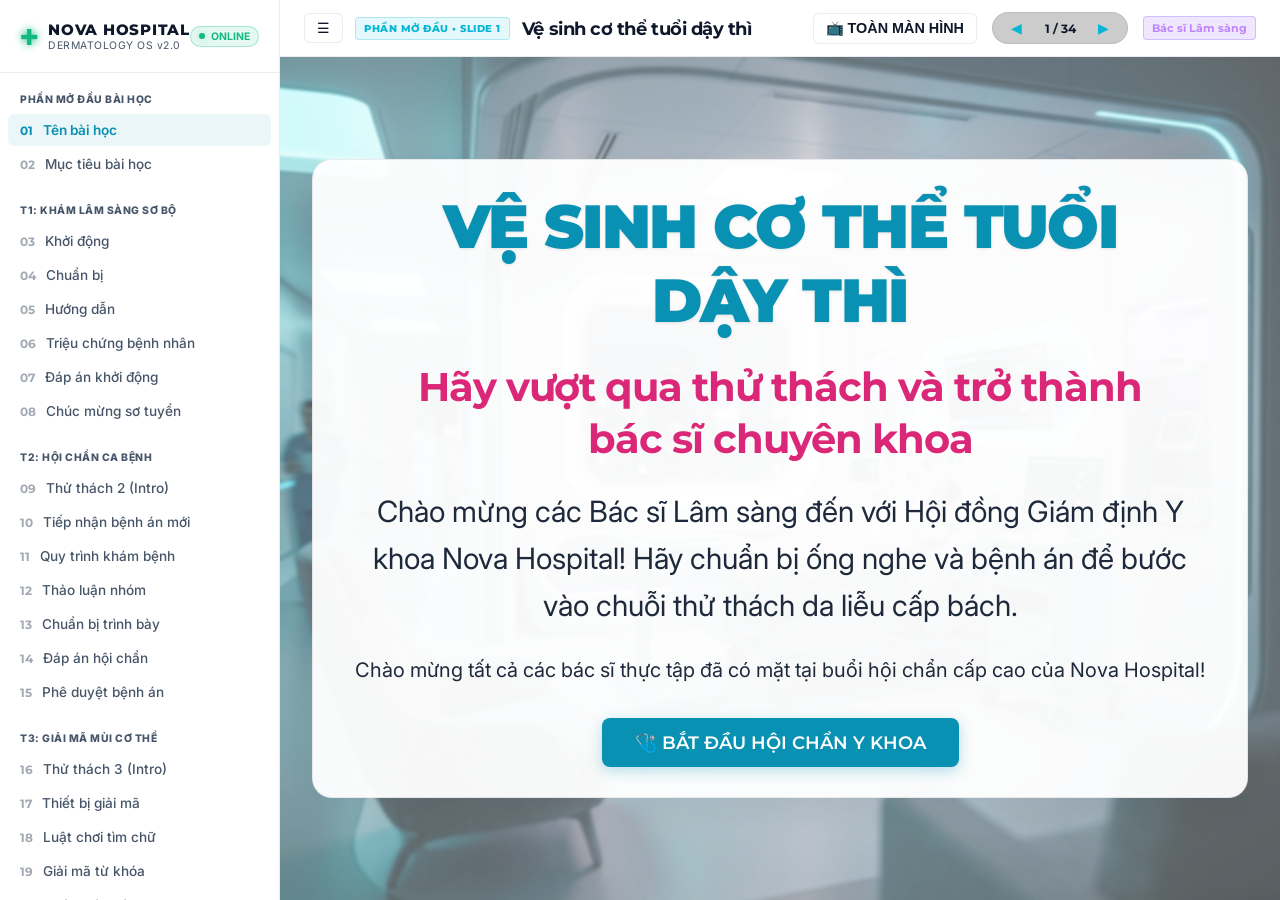
==== commit f535e890: "Restore Lesson 1 to index.html and add fullscreen button to all lessons" ====
--- a/index.html
+++ b/index.html
@@ -193,7 +193,8 @@
           <h2 class="slide-title" id="slide-title-text">Hành Trình Sắc Phong Bác Sĩ Chuyên Khoa</h2>
         </div>
         
-        <div class="header-right">
+        <div class="header-right" style="display: flex; align-items: center; gap: 15px;">
+          <button class="control-btn" id="fullscreen-toggle" title="Toàn màn hình" style="font-weight: 800; display: inline-flex; align-items: center; gap: 6px; cursor: pointer;">📺 TOÀN MÀN HÌNH</button>
           <!-- Slide Navigation Controls -->
           <div class="slide-arrows">
             <button class="arrow-btn" id="prev-slide-btn" title="Slide trước">◀</button>
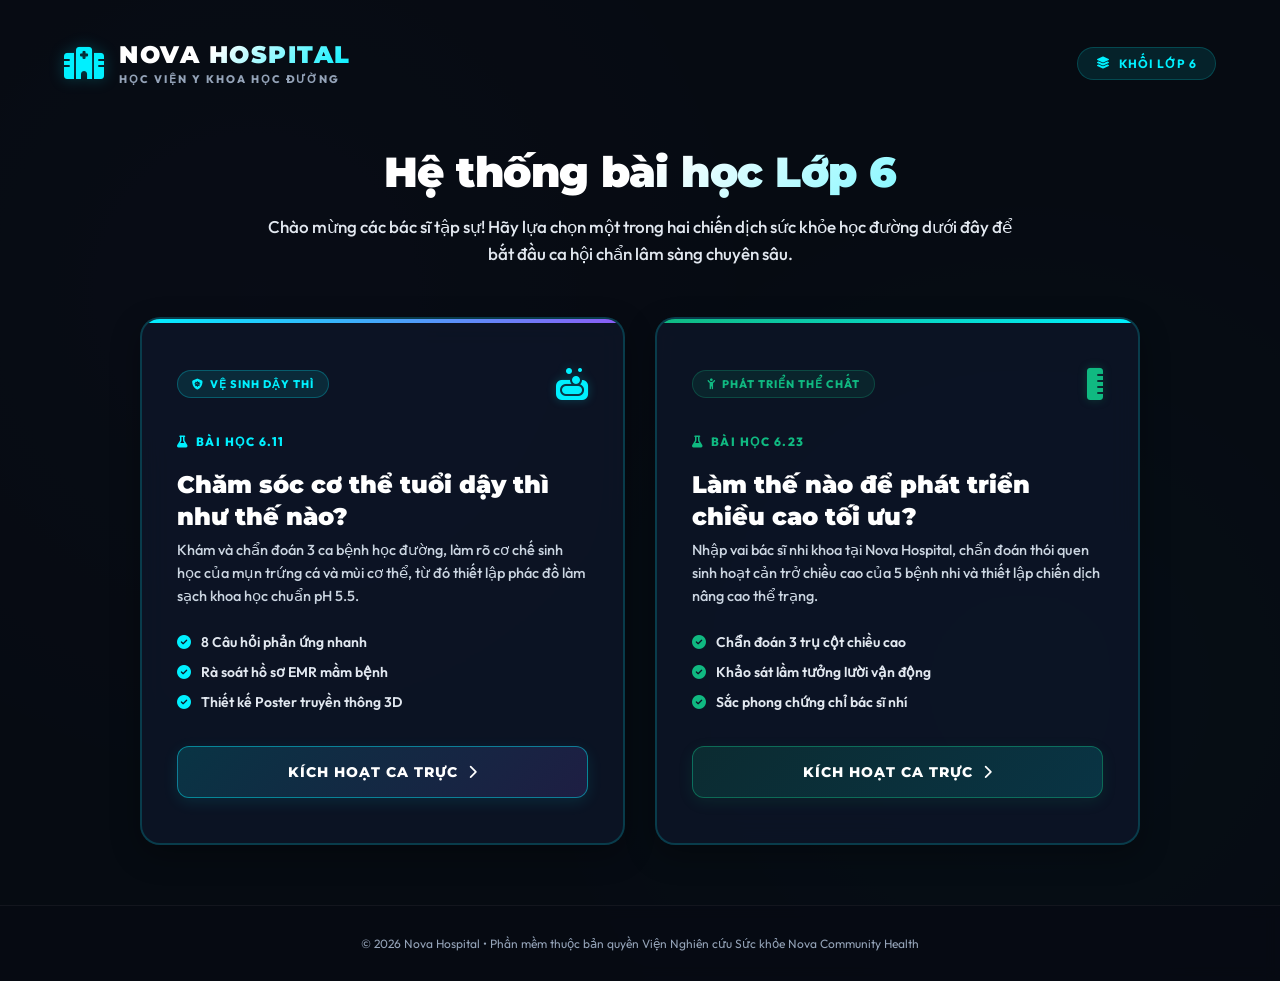
==== commit 80fe7529: "Integrate puberty care and height optimization lessons into Lop 6 website" ====
--- a/index.html
+++ b/index.html
@@ -3,1113 +3,451 @@
 <head>
   <meta charset="UTF-8">
   <meta name="viewport" content="width=device-width, initial-scale=1.0">
-  <title>NOVA HOSPITAL - PHÒNG KHÁM DA LIỄU ĐIỆN TỬ</title>
+  <title>LỚP 6 – HỆ THỐNG ĐÀO TẠO Y KHOA HỌC ĐƯỜNG</title>
+  
+  <!-- SEO Meta Tags -->
+  <meta name="description" content="Hệ thống đào tạo y khoa học đường dành cho học sinh Lớp 6: Chăm sóc cơ thể tuổi dậy thì và phát triển chiều cao tối ưu.">
+  
+  <!-- Google Fonts & FontAwesome -->
   <link rel="preconnect" href="https://fonts.googleapis.com">
   <link rel="preconnect" href="https://fonts.gstatic.com" crossorigin>
-  <link href="https://fonts.googleapis.com/css2?family=Inter:wght@300;400;500;600;700;800&family=Montserrat:wght@400;500;600;700;800;900&display=swap" rel="stylesheet">
-  <link rel="stylesheet" href="style.css">
+  <link href="https://fonts.googleapis.com/css2?family=Montserrat:wght@700;800;900&family=Outfit:wght@400;500;600;700;800&display=swap" rel="stylesheet">
+  <link rel="stylesheet" href="https://cdnjs.cloudflare.com/ajax/libs/font-awesome/6.4.0/css/all.min.css">
+  
+  <style>
+    :root {
+      --bg-dark: #070B13;
+      --bg-card: rgba(13, 22, 39, 0.85);
+      --text-main: #FFFFFF;
+      --text-muted: #94A3B8;
+      
+      /* Vibrant Theme Glows */
+      --cyan: #00F0FF;
+      --cyan-glow: rgba(0, 240, 255, 0.25);
+      --mint: #10B981;
+      --mint-glow: rgba(16, 185, 129, 0.25);
+      --purple: #8B5CF6;
+      --purple-glow: rgba(139, 92, 246, 0.25);
+      --pink: #EC4899;
+      --pink-glow: rgba(236, 72, 153, 0.25);
+      
+      --font-heading: 'Montserrat', sans-serif;
+      --font-body: 'Outfit', sans-serif;
+      --glass-border: rgba(0, 240, 255, 0.18);
+      --transition-smooth: all 0.4s cubic-bezier(0.4, 0, 0.2, 1);
+    }
+
+    * {
+      box-sizing: border-box;
+      margin: 0;
+      padding: 0;
+    }
+
+    body {
+      background-color: var(--bg-dark);
+      background-image: radial-gradient(circle at 20% 30%, rgba(139, 92, 246, 0.08) 0%, transparent 40%),
+                        radial-gradient(circle at 80% 70%, rgba(0, 240, 255, 0.08) 0%, transparent 40%);
+      color: var(--text-main);
+      font-family: var(--font-body);
+      min-height: 100vh;
+      display: flex;
+      flex-direction: column;
+      justify-content: space-between;
+      position: relative;
+      overflow-x: hidden;
+    }
+
+    /* Blurred Background Image Overlay for Clinical Aesthetic */
+    body::before {
+      content: '';
+      position: absolute;
+      top: 0;
+      left: 0;
+      width: 100%;
+      height: 100%;
+      background: rgba(7, 11, 19, 0.82);
+      z-index: -1;
+      pointer-events: none;
+    }
+
+    .app-header {
+      width: 100%;
+      max-width: 1200px;
+      margin: 0 auto;
+      padding: 40px 24px;
+      display: flex;
+      justify-content: space-between;
+      align-items: center;
+      z-index: 10;
+    }
+
+    .brand {
+      display: flex;
+      align-items: center;
+      gap: 15px;
+    }
+
+    .brand-logo {
+      font-size: 32px;
+      color: var(--cyan);
+      text-shadow: 0 0 15px var(--cyan-glow);
+      animation: pulse-glow 2s infinite alternate;
+    }
+
+    .brand-text h1 {
+      font-family: var(--font-heading);
+      font-size: 24px;
+      font-weight: 900;
+      letter-spacing: 1.5px;
+      background: linear-gradient(135deg, #FFF 40%, var(--cyan) 100%);
+      -webkit-background-clip: text;
+      -webkit-text-fill-color: transparent;
+    }
+
+    .brand-text p {
+      font-size: 11px;
+      font-weight: 800;
+      letter-spacing: 2px;
+      color: var(--text-muted);
+      text-transform: uppercase;
+      margin-top: 3px;
+    }
+
+    .header-badge {
+      background: rgba(0, 240, 255, 0.1);
+      border: 1.5px solid var(--glass-border);
+      color: var(--cyan);
+      font-size: 12px;
+      font-weight: 700;
+      padding: 8px 18px;
+      border-radius: 30px;
+      text-transform: uppercase;
+      letter-spacing: 1px;
+      display: flex;
+      align-items: center;
+      gap: 8px;
+    }
+
+    .main-container {
+      width: 100%;
+      max-width: 1200px;
+      margin: 0 auto;
+      padding: 20px 24px 60px 24px;
+      z-index: 10;
+      flex-grow: 1;
+      display: flex;
+      flex-direction: column;
+      justify-content: center;
+    }
+
+    .welcome-banner {
+      text-align: center;
+      margin-bottom: 50px;
+    }
+
+    .welcome-banner h2 {
+      font-family: var(--font-heading);
+      font-size: 42px;
+      font-weight: 900;
+      color: #FFF;
+      margin-bottom: 15px;
+      background: linear-gradient(135deg, #FFF 50%, var(--cyan) 100%);
+      -webkit-background-clip: text;
+      -webkit-text-fill-color: transparent;
+      letter-spacing: -0.5px;
+    }
+
+    .welcome-banner p {
+      font-size: 17px;
+      color: #E2E8F0;
+      max-width: 750px;
+      margin: 0 auto;
+      line-height: 1.6;
+      font-weight: 500;
+    }
+
+    .lessons-grid {
+      display: grid;
+      grid-template-columns: repeat(2, 1fr);
+      gap: 30px;
+      max-width: 1000px;
+      margin: 0 auto;
+      width: 100%;
+    }
+
+    .lesson-card {
+      background: var(--bg-card);
+      border: 2px solid var(--glass-border);
+      border-radius: 20px;
+      padding: 45px 35px;
+      display: flex;
+      flex-direction: column;
+      justify-content: space-between;
+      min-height: 480px;
+      transition: var(--transition-smooth);
+      position: relative;
+      overflow: hidden;
+      backdrop-filter: blur(15px);
+      box-shadow: 0 10px 30px rgba(0, 0, 0, 0.3);
+    }
+
+    .lesson-card::before {
+      content: '';
+      position: absolute;
+      top: 0;
+      left: 0;
+      width: 100%;
+      height: 4px;
+      transition: var(--transition-smooth);
+    }
+
+    .card-puberty::before { background: linear-gradient(90deg, var(--cyan), var(--purple)); }
+    .card-height::before { background: linear-gradient(90deg, var(--mint), var(--cyan)); }
+
+    .lesson-card:hover {
+      transform: translateY(-8px);
+      border-color: rgba(0, 240, 255, 0.45);
+      box-shadow: 0 15px 40px rgba(0, 240, 255, 0.2);
+    }
+
+    .card-header-info {
+      display: flex;
+      justify-content: space-between;
+      align-items: center;
+      margin-bottom: 30px;
+    }
+
+    .card-badge {
+      font-size: 11px;
+      font-weight: 800;
+      padding: 6px 14px;
+      border-radius: 30px;
+      text-transform: uppercase;
+      letter-spacing: 1px;
+      display: flex;
+      align-items: center;
+      gap: 6px;
+    }
+
+    .card-puberty .card-badge { background: rgba(0, 240, 255, 0.1); color: var(--cyan); border: 1.5px solid rgba(0, 240, 255, 0.25); }
+    .card-height .card-badge { background: rgba(16, 185, 129, 0.1); color: var(--mint); border: 1.5px solid rgba(16, 185, 129, 0.25); }
+
+    .card-icon {
+      font-size: 32px;
+      transition: var(--transition-smooth);
+    }
+    .card-puberty .card-icon { color: var(--cyan); text-shadow: 0 0 10px var(--cyan-glow); }
+    .card-height .card-icon { color: var(--mint); text-shadow: 0 0 10px var(--mint-glow); }
+
+    .lesson-card:hover .card-icon {
+      transform: scale(1.15) rotate(5deg);
+    }
+
+    .card-body h3 {
+      font-family: var(--font-heading);
+      font-size: 24px;
+      font-weight: 900;
+      color: #FFF;
+      margin-bottom: 6px;
+      line-height: 1.3;
+    }
+
+    .card-num-label {
+      font-size: 12px;
+      font-weight: 800;
+      margin-bottom: 20px;
+      text-transform: uppercase;
+      letter-spacing: 1.5px;
+      display: flex;
+      align-items: center;
+      gap: 6px;
+    }
+    .card-puberty .card-num-label { color: var(--cyan); }
+    .card-height .card-num-label { color: var(--mint); }
+
+    .card-desc {
+      font-size: 14.5px;
+      color: #CBD5E1;
+      line-height: 1.6;
+      margin-bottom: 25px;
+      min-height: 70px;
+      font-weight: 500;
+    }
+
+    .card-features {
+      list-style: none;
+      display: flex;
+      flex-direction: column;
+      gap: 12px;
+      margin-bottom: 35px;
+    }
+
+    .card-features li {
+      font-size: 14px;
+      color: #E2E8F0;
+      display: flex;
+      align-items: center;
+      gap: 10px;
+      font-weight: 600;
+    }
+
+    .card-puberty .card-features li i { color: var(--cyan); }
+    .card-height .card-features li i { color: var(--mint); }
+
+    .enter-btn {
+      width: 100%;
+      padding: 16px;
+      border-radius: 12px;
+      font-family: var(--font-heading);
+      font-weight: 800;
+      font-size: 14px;
+      text-align: center;
+      text-decoration: none;
+      display: flex;
+      align-items: center;
+      justify-content: center;
+      gap: 10px;
+      transition: var(--transition-smooth);
+      border: none;
+      cursor: pointer;
+      text-transform: uppercase;
+      letter-spacing: 1px;
+    }
+
+    .card-puberty .enter-btn {
+      background: linear-gradient(135deg, rgba(0, 240, 255, 0.15) 0%, rgba(139, 92, 246, 0.15) 100%);
+      color: #FFF;
+      border: 1.5px solid rgba(0, 240, 255, 0.45);
+      box-shadow: 0 4px 15px rgba(0, 240, 255, 0.1);
+    }
+    .card-puberty .enter-btn:hover {
+      background: linear-gradient(135deg, var(--cyan) 0%, var(--purple) 100%);
+      box-shadow: 0 6px 20px rgba(0, 240, 255, 0.3);
+      color: #070B13;
+      transform: translateY(-2px);
+    }
+
+    .card-height .enter-btn {
+      background: linear-gradient(135deg, rgba(16, 185, 129, 0.15) 0%, rgba(0, 240, 255, 0.15) 100%);
+      color: #FFF;
+      border: 1.5px solid rgba(16, 185, 129, 0.45);
+      box-shadow: 0 4px 15px rgba(16, 185, 129, 0.1);
+    }
+    .card-height .enter-btn:hover {
+      background: linear-gradient(135deg, var(--mint) 0%, var(--cyan) 100%);
+      box-shadow: 0 6px 20px rgba(16, 185, 129, 0.3);
+      color: #070B13;
+      transform: translateY(-2px);
+    }
+
+    .app-footer {
+      width: 100%;
+      padding: 30px;
+      text-align: center;
+      border-top: 1px solid rgba(255, 255, 255, 0.05);
+      font-size: 12px;
+      color: var(--text-muted);
+      background: rgba(7, 11, 19, 0.95);
+      backdrop-filter: blur(8px);
+      z-index: 10;
+    }
+
+    @keyframes pulse-glow {
+      0% { transform: scale(1); opacity: 0.85; }
+      100% { transform: scale(1.05); opacity: 1; }
+    }
+
+    @media (max-width: 768px) {
+      .lessons-grid {
+        grid-template-columns: 1fr;
+        max-width: 480px;
+      }
+      .welcome-banner h2 {
+        font-size: 32px;
+      }
+      .welcome-banner p {
+        font-size: 15px;
+      }
+      .lesson-card {
+        min-height: auto;
+      }
+    }
+  </style>
 </head>
 <body>
-  <!-- Canvas for Confetti -->
-  <canvas id="confetti-canvas"></canvas>
-
-  <!-- main app container -->
-  <div class="app-container">
-    
-    <!-- LEFT SIDEBAR -->
-    <aside class="sidebar">
-      <div class="sidebar-header">
-        <div class="clinic-logo">
-          <div class="pulse-cross">✚</div>
-          <div class="logo-text">
-            <span class="logo-title">NOVA HOSPITAL</span>
-            <span class="logo-subtitle">DERMATOLOGY OS v2.0</span>
+  <!-- Header -->
+  <header class="app-header">
+    <div class="brand">
+      <div class="brand-logo"><i class="fa-solid fa-hospital"></i></div>
+      <div class="brand-text">
+        <h1>NOVA HOSPITAL</h1>
+        <p>HỌC VIỆN Y KHOA HỌC ĐƯỜNG</p>
+      </div>
+    </div>
+    <div class="header-badge">
+      <i class="fa-solid fa-layer-group"></i> KHỐI LỚP 6
+    </div>
+  </header>
+
+  <!-- Main Container -->
+  <main class="main-container">
+    <div class="welcome-banner">
+      <h2>Hệ thống bài học Lớp 6</h2>
+      <p>Chào mừng các bác sĩ tập sự! Hãy lựa chọn một trong hai chiến dịch sức khỏe học đường dưới đây để bắt đầu ca hội chẩn lâm sàng chuyên sâu.</p>
+    </div>
+
+    <div class="lessons-grid">
+      <!-- BÀI 6.11 CARD -->
+      <div class="lesson-card card-puberty">
+        <div>
+          <div class="card-header-info">
+            <span class="card-badge"><i class="fa-solid fa-shield-virus"></i> Vệ sinh dậy thì</span>
+            <span class="card-icon"><i class="fa-solid fa-soap"></i></span>
+          </div>
+          <div class="card-body">
+            <span class="card-num-label"><i class="fa-solid fa-flask"></i> Bài học 6.11</span>
+            <h3>Chăm sóc cơ thể tuổi dậy thì như thế nào?</h3>
+            <p class="card-desc">Khám và chẩn đoán 3 ca bệnh học đường, làm rõ cơ chế sinh học của mụn trứng cá và mùi cơ thể, từ đó thiết lập phác đồ làm sạch khoa học chuẩn pH 5.5.</p>
+            <ul class="card-features">
+              <li><i class="fa-solid fa-circle-check"></i> 8 Câu hỏi phản ứng nhanh</li>
+              <li><i class="fa-solid fa-circle-check"></i> Rà soát hồ sơ EMR mầm bệnh</li>
+              <li><i class="fa-solid fa-circle-check"></i> Thiết kế Poster truyền thông 3D</li>
+            </ul>
           </div>
         </div>
-        <div class="status-badge">
-          <span class="live-dot"></span>
-          <span class="live-text">ONLINE</span>
-        </div>
+        <a href="puberty_portal.html" class="enter-btn" id="btn-puberty">
+          <span>Kích hoạt ca trực</span> <i class="fa-solid fa-chevron-right"></i>
+        </a>
       </div>
 
-      <!-- Scrollable Steps Menu (34 Slides Navigator) -->
-      <div class="sidebar-menu-scrollable">
-        <nav class="sidebar-nav">
-          <!-- PHẦN MỞ ĐẦU -->
-          <div class="nav-group">
-            <span class="nav-group-title">PHẦN MỞ ĐẦU BÀI HỌC</span>
-            <ul>
-              <li class="nav-item active" data-slide="1">
-                <span class="nav-num">01</span> <span class="nav-txt">Tên bài học</span>
-              </li>
-              <li class="nav-item" data-slide="2">
-                <span class="nav-num">02</span> <span class="nav-txt">Mục tiêu bài học</span>
-              </li>
+      <!-- BÀI 6.23 CARD -->
+      <div class="lesson-card card-height">
+        <div>
+          <div class="card-header-info">
+            <span class="card-badge"><i class="fa-solid fa-child-reaching"></i> Phát triển thể chất</span>
+            <span class="card-icon"><i class="fa-solid fa-ruler-vertical"></i></span>
+          </div>
+          <div class="card-body">
+            <span class="card-num-label"><i class="fa-solid fa-flask"></i> Bài học 6.23</span>
+            <h3>Làm thế nào để phát triển chiều cao tối ưu?</h3>
+            <p class="card-desc">Nhập vai bác sĩ nhi khoa tại Nova Hospital, chẩn đoán thói quen sinh hoạt cản trở chiều cao của 5 bệnh nhi và thiết lập chiến dịch nâng cao thể trạng.</p>
+            <ul class="card-features">
+              <li><i class="fa-solid fa-circle-check"></i> Chẩn đoán 3 trụ cột chiều cao</li>
+              <li><i class="fa-solid fa-circle-check"></i> Khảo sát lầm tưởng lười vận động</li>
+              <li><i class="fa-solid fa-circle-check"></i> Sắc phong chứng chỉ bác sĩ nhí</li>
             </ul>
           </div>
-
-          <!-- THỬ THÁCH 1 -->
-          <div class="nav-group">
-            <span class="nav-group-title">T1: KHÁM LÂM SÀNG SƠ BỘ</span>
-            <ul>
-              <li class="nav-item" data-slide="3">
-                <span class="nav-num">03</span> <span class="nav-txt">Khởi động</span>
-              </li>
-              <li class="nav-item" data-slide="4">
-                <span class="nav-num">04</span> <span class="nav-txt">Chuẩn bị</span>
-              </li>
-              <li class="nav-item" data-slide="5">
-                <span class="nav-num">05</span> <span class="nav-txt">Hướng dẫn</span>
-              </li>
-              <li class="nav-item" data-slide="6">
-                <span class="nav-num">06</span> <span class="nav-txt">Triệu chứng bệnh nhân</span>
-              </li>
-              <li class="nav-item" data-slide="7">
-                <span class="nav-num">07</span> <span class="nav-txt">Đáp án khởi động</span>
-              </li>
-              <li class="nav-item" data-slide="8">
-                <span class="nav-num">08</span> <span class="nav-txt">Chúc mừng sơ tuyển</span>
-              </li>
-            </ul>
-          </div>
-
-          <!-- THỬ THÁCH 2 -->
-          <div class="nav-group">
-            <span class="nav-group-title">T2: HỘI CHẨN CA BỆNH</span>
-            <ul>
-              <li class="nav-item" data-slide="9">
-                <span class="nav-num">09</span> <span class="nav-txt">Thử thách 2 (Intro)</span>
-              </li>
-              <li class="nav-item" data-slide="10">
-                <span class="nav-num">10</span> <span class="nav-txt">Tiếp nhận bệnh án mới</span>
-              </li>
-              <li class="nav-item" data-slide="11">
-                <span class="nav-num">11</span> <span class="nav-txt">Quy trình khám bệnh</span>
-              </li>
-              <li class="nav-item" data-slide="12">
-                <span class="nav-num">12</span> <span class="nav-txt">Thảo luận nhóm</span>
-              </li>
-              <li class="nav-item" data-slide="13">
-                <span class="nav-num">13</span> <span class="nav-txt">Chuẩn bị trình bày</span>
-              </li>
-              <li class="nav-item" data-slide="14">
-                <span class="nav-num">14</span> <span class="nav-txt">Đáp án hội chẩn</span>
-              </li>
-              <li class="nav-item" data-slide="15">
-                <span class="nav-num">15</span> <span class="nav-txt">Phê duyệt bệnh án</span>
-              </li>
-            </ul>
-          </div>
-
-          <!-- THỬ THÁCH 3 -->
-          <div class="nav-group">
-            <span class="nav-group-title">T3: GIẢI MÃ MÙI CƠ THỂ</span>
-            <ul>
-              <li class="nav-item" data-slide="16">
-                <span class="nav-num">16</span> <span class="nav-txt">Thử thách 3 (Intro)</span>
-              </li>
-              <li class="nav-item" data-slide="17">
-                <span class="nav-num">17</span> <span class="nav-txt">Thiết bị giải mã</span>
-              </li>
-              <li class="nav-item" data-slide="18">
-                <span class="nav-num">18</span> <span class="nav-txt">Luật chơi tìm chữ</span>
-              </li>
-              <li class="nav-item" data-slide="19">
-                <span class="nav-num">19</span> <span class="nav-txt">Giải mã từ khóa</span>
-              </li>
-              <li class="nav-item" data-slide="20">
-                <span class="nav-num">20</span> <span class="nav-txt">3 từ khóa đúng</span>
-              </li>
-              <li class="nav-item" data-slide="21">
-                <span class="nav-num">21</span> <span class="nav-txt">Giải thích cơ chế</span>
-              </li>
-              <li class="nav-item" data-slide="22">
-                <span class="nav-num">22</span> <span class="nav-txt">Chúc mừng</span>
-              </li>
-            </ul>
-          </div>
-
-          <!-- THỬ THÁCH 4 -->
-          <div class="nav-group">
-            <span class="nav-group-title">T4: KÊ ĐƠN LÀM SẠCH</span>
-            <ul>
-              <li class="nav-item" data-slide="23">
-                <span class="nav-num">23</span> <span class="nav-txt">Thực hành lâm sàng</span>
-              </li>
-              <li class="nav-item" data-slide="24">
-                <span class="nav-num">24</span> <span class="nav-txt">Chuẩn bị kê đơn</span>
-              </li>
-              <li class="nav-item" data-slide="25">
-                <span class="nav-num">25</span> <span class="nav-txt">Quy chế kê đơn</span>
-              </li>
-              <li class="nav-item" data-slide="26">
-                <span class="nav-num">26</span> <span class="nav-txt">Trình duyệt đơn thuốc</span>
-              </li>
-              <li class="nav-item" data-slide="27">
-                <span class="nav-num">27</span> <span class="nav-txt">Đáp án tắm rửa</span>
-              </li>
-              <li class="nav-item" data-slide="28">
-                <span class="nav-num">28</span> <span class="nav-txt">Quy trình làm sạch</span>
-              </li>
-            </ul>
-          </div>
-
-          <!-- THỬ THÁCH CUỐI -->
-          <div class="nav-group">
-            <span class="nav-group-title">THI SẮC PHONG CHUYÊN KHOA</span>
-            <ul>
-              <li class="nav-item" data-slide="29">
-                <span class="nav-num">29</span> <span class="nav-txt">Nên làm gì để sạch sẽ</span>
-              </li>
-              <li class="nav-item" data-slide="30">
-                <span class="nav-num">30</span> <span class="nav-txt">Chuẩn bị T-Chart</span>
-              </li>
-              <li class="nav-item" data-slide="31">
-                <span class="nav-num">31</span> <span class="nav-txt">Quy chế thi</span>
-              </li>
-              <li class="nav-item" data-slide="32">
-                <span class="nav-num">32</span> <span class="nav-txt">Phân loại Nên/Không nên</span>
-              </li>
-              <li class="nav-item" data-slide="33">
-                <span class="nav-num">33</span> <span class="nav-txt">Nghi thức sắc phong</span>
-              </li>
-              <li class="nav-item" data-slide="34">
-                <span class="nav-num">34</span> <span class="nav-txt">Quy trình tắm đúng cách</span>
-              </li>
-            </ul>
-          </div>
-        </nav>
+        </div>
+        <a href="height_portal.html" class="enter-btn" id="btn-height">
+          <span>Kích hoạt ca trực</span> <i class="fa-solid fa-chevron-right"></i>
+        </a>
       </div>
-    </aside>
-
-    <!-- MAIN APP CONTENT VIEWPORT -->
-    <main class="main-content">
-      
-      <!-- Top header control bar -->
-      <header class="top-bar">
-        <div class="header-left">
-          <button class="control-btn" id="sidebar-toggle" title="Thu gọn / Mở rộng Sidebar">☰</button>
-          <span class="phase-badge" id="slide-phase-badge">BÀI GIẢNG Y KHOA</span>
-          <h2 class="slide-title" id="slide-title-text">Hành Trình Sắc Phong Bác Sĩ Chuyên Khoa</h2>
-        </div>
-        
-        <div class="header-right" style="display: flex; align-items: center; gap: 15px;">
-          <button class="control-btn" id="fullscreen-toggle" title="Toàn màn hình" style="font-weight: 800; display: inline-flex; align-items: center; gap: 6px; cursor: pointer;">📺 TOÀN MÀN HÌNH</button>
-          <!-- Slide Navigation Controls -->
-          <div class="slide-arrows">
-            <button class="arrow-btn" id="prev-slide-btn" title="Slide trước">◀</button>
-            <span class="slide-counter" id="slide-counter-text">1 / 34</span>
-            <button class="arrow-btn" id="next-slide-btn" title="Slide tiếp theo">▶</button>
-          </div>
-
-          <!-- Dynamic status indicator -->
-          <div class="role-status">
-            <span class="role-badge" id="header-role-badge">Bác sĩ Lâm sàng</span>
-          </div>
-        </div>
-      </header>
-
-      <!-- Slides Viewport -->
-      <div class="slides-viewport">
-
-        <!-- ==================== PHẦN MỞ ĐẦU BÀI HỌC ==================== -->
-        <!-- Slide 1: Tên bài học -->
-        <section class="slide active" id="slide-1">
-          <div class="slide-layout flex-center-col text-center">
-            <div class="slide-frame">
-              <h1 class="main-title">Vệ sinh cơ thể tuổi dậy thì</h1>
-              <h2 class="sub-title">Hãy vượt qua thử thách và trở thành bác sĩ chuyên khoa</h2>
-              <div class="content-text" style="max-width: 900px; margin: 0 auto;">
-                Chào mừng các Bác sĩ Lâm sàng đến với Hội đồng Giám định Y khoa Nova Hospital! 
-                Hãy chuẩn bị ống nghe và bệnh án để bước vào chuỗi thử thách da liễu cấp bách.
-              </div>
-              <div class="content-text" style="font-size: 15pt !important; color: #475569; margin-top: 1.5rem;">
-                Chào mừng tất cả các bác sĩ thực tập đã có mặt tại buổi hội chẩn cấp cao của Nova Hospital!
-              </div>
-              <div style="margin-top: 2rem;">
-                <button class="btn btn-cyan btn-lg" onclick="navigateToSlide(2)">🩺 BẮT ĐẦU HỘI CHẨN Y KHOA</button>
-              </div>
-            </div>
-          </div>
-        </section>
-
-        <!-- Slide 2: Mục tiêu bài học -->
-        <section class="slide" id="slide-2">
-          <div class="slide-layout flex-center-col text-center">
-            <div class="slide-frame">
-              <h1 class="main-title">Mục tiêu cần đạt</h1>
-              <div class="content-text" style="max-width: 900px; text-align: left; margin: 2rem auto 0 auto; display: flex; flex-direction: column; gap: 20px;">
-                <div>- 🎯 <strong>Kiến thức:</strong> Giải mã được cơ chế sinh mùi và mụn do hoóc-môn tuổi dậy thì.</div>
-                <div>- 🎯 <strong>Kỹ năng:</strong> Khám, chẩn đoán ca bệnh và kê đơn quy trình làm sạch định lượng chuẩn y khoa.</div>
-                <div>- 🎯 <strong>Thái độ:</strong> Chủ động, tự tin chăm sóc cơ thể sạch sẽ, thơm tho và xóa bỏ ngại ngùng.</div>
-              </div>
-              <div style="margin-top: 3rem;">
-                <button class="btn btn-cyan btn-lg" onclick="navigateToSlide(3)">TIẾN VÀO THỬ THÁCH 1 ▶</button>
-              </div>
-            </div>
-          </div>
-        </section>
-
-        <!-- ==================== THỬ THÁCH 1: KHÁM LÂM SÀNG SƠ BỘ ==================== -->
-        <!-- Slide 3: Tên hoạt động Khởi động -->
-        <section class="slide" id="slide-3">
-          <div class="slide-layout flex-center-col text-center">
-            <div class="slide-frame">
-              <h1 class="main-title">Khởi động</h1>
-              <h2 class="sub-title">Cấp độ: Bác sĩ Thực tập</h2>
-              <div class="content-text" style="max-width: 800px; margin: 0 auto;">
-                - <strong>Nhiệm vụ:</strong> Tìm ra nguyên nhân khiến bệnh nhân gặp các triệu chứng bất thường.
-              </div>
-
-              <!-- Emergency Zone Siren and Doctor Image -->
-              <div class="emergency-zone">
-                <div class="emergency-light-container">
-                  <div class="emergency-siren">🚨</div>
-                </div>
-                <img src="symptom_doctor.png" alt="Doctor" style="width: 140px; height: 140px; object-fit: contain; border-radius: 12px;">
-                <div class="emergency-light-container">
-                  <div class="emergency-siren">🚨</div>
-                </div>
-              </div>
-
-              <div style="margin-top: 3rem;">
-                <button class="btn btn-cyan btn-lg" onclick="navigateToSlide(4)">TIẾP NHẬN BỆNH ÁN ▶</button>
-              </div>
-            </div>
-          </div>
-        </section>
-
-        <!-- Slide 4: Khởi động — Chuẩn bị -->
-        <section class="slide" id="slide-4">
-          <div class="slide-layout flex-center-col text-center">
-            <div class="slide-frame">
-              <h1 class="main-title">CHUẨN BỊ</h1>
-              <h2 class="sub-title">Sẵn sàng kíp trực</h2>
-              <div class="content-text" style="max-width: 900px; text-align: left; margin: 2rem auto 0 auto; display: flex; flex-direction: column; gap: 20px;">
-                <div>- 👥 Chia nhóm 4 học sinh (kíp trực lâm sàng).</div>
-                <div>- 📖 Chuẩn bị đọc hồ sơ bệnh án trên màn hình.</div>
-              </div>
-              <div style="margin-top: 3rem;">
-                <button class="btn btn-cyan btn-lg" onclick="navigateToSlide(5)">XEM HƯỚNG DẪN ▶</button>
-              </div>
-            </div>
-          </div>
-        </section>
-
-        <!-- Slide 5: Khởi động — Hướng dẫn & Yêu cầu -->
-        <section class="slide" id="slide-5">
-          <div class="slide-layout flex-center-col text-center">
-            <div class="slide-frame">
-              <h1 class="main-title">HƯỚNG DẪN</h1>
-              <h2 class="sub-title">Nhiệm vụ cho bác sĩ</h2>
-              <div class="content-text" style="max-width: 900px; text-align: left; margin: 2rem auto 0 auto; display: flex; flex-direction: column; gap: 20px;">
-                <div>- 💡 Đọc bệnh án và tìm ra nguyên nhân bệnh nhân có các triệu chứng đó.</div>
-                <div>- 🙋 Giơ tay lên bảng chỉ ra nguyên nhân phát sinh triệu chứng.</div>
-              </div>
-              <div style="margin-top: 3rem;">
-                <button class="btn btn-cyan btn-lg" onclick="navigateToSlide(6)">XEM HỒ SƠ BỆNH ÁN ▶</button>
-              </div>
-            </div>
-          </div>
-        </section>
-
-        <!-- Slide 6: Khởi động — Câu hỏi điều hướng (Dossiers displayed here) -->
-        <section class="slide" id="slide-6">
-          <div class="slide-layout flex-center-col text-center" style="justify-content: flex-start; padding-top: 1rem;">
-            <div class="slide-frame" style="max-width: 1100px;">
-              <h1 class="main-title" style="margin-bottom: 0.25rem !important; font-size: 24pt !important;">TÌM NGUYÊN NHÂN GÂY RA CÁC TRIỆU CHỨNG BẤT THƯỜNG CỦA BỆNH NHÂN</h1>
-              <h2 class="sub-title" style="margin-bottom: 0.75rem !important;">Hồ sơ bệnh án trên màn hình</h2>
-              
-              <div style="display: flex; gap: 15px; justify-content: center; width: 100%; flex-wrap: wrap; margin-top: 1rem;">
-                <!-- Bệnh nhân Su -->
-                <div class="patient-folder" style="width: 320px !important; cursor: default;">
-                  <img src="symptom_acne.png" class="patient-img" alt="Su Acne">
-                  <h3 style="color: #0891B2; margin-top: 5px; font-size: 18pt;">Bạn SU</h3>
-                  <div style="text-align: left; font-size: 13pt; margin-top: 10px; line-height: 1.4;">
-                    <span class="badge-red" style="padding: 1px 6px; border-radius: 4px; font-size: 0.75rem; font-weight: 700;">MỤN SƯNG ĐỎ</span>
-                    <div style="margin-top: 8px;">- <strong>Triệu chứng:</strong> Da mặt đổ nhiều dầu, xuất hiện nhiều nốt mụn đỏ sưng tấy trên trán.</div>
-                    <div style="margin-top: 8px; color: #BE123C;">- <strong>Thói quen:</strong> Thường xuyên dùng tay bẩn sờ lên mặt, tự ý cạy và nặn mụn.</div>
-                  </div>
-                </div>
-
-                <!-- Bệnh nhân Nam -->
-                <div class="patient-folder" style="width: 320px !important; cursor: default;">
-                  <img src="symptom_sweat.png" class="patient-img" alt="Nam Sweat">
-                  <h3 style="color: #DB2777; margin-top: 5px; font-size: 18pt;">Bạn NAM</h3>
-                  <div style="text-align: left; font-size: 13pt; margin-top: 10px; line-height: 1.4;">
-                    <span class="badge-amber" style="padding: 1px 6px; border-radius: 4px; font-size: 0.75rem; font-weight: 700;">MÙI CHUA NÁCH</span>
-                    <div style="margin-top: 8px;">- <strong>Triệu chứng:</strong> Vùng dưới cánh tay tiết nhiều mồ hôi và phát ra mùi chua nồng, khó chịu.</div>
-                    <div style="margin-top: 8px; color: #B45309;">- <strong>Thói quen:</strong> Đá bóng xong không tắm ngay, chỉ lau qua người, mặc nguyên quần áo đẫm mồ hôi đi ngủ.</div>
-                  </div>
-                </div>
-
-                <!-- Bệnh nhân Kem -->
-                <div class="patient-folder" style="width: 320px !important; cursor: default;">
-                  <img src="symptom_dental.png" class="patient-img" alt="Kem Dental">
-                  <h3 style="color: #8B5CF6; margin-top: 5px; font-size: 18pt;">Bạn KEM</h3>
-                  <div style="text-align: left; font-size: 13pt; margin-top: 10px; line-height: 1.4;">
-                    <span class="badge-pink" style="padding: 1px 6px; border-radius: 4px; font-size: 0.75rem; font-weight: 700;">HÔI MIỆNG</span>
-                    <div style="margin-top: 8px;">- <strong>Triệu chứng:</strong> Hơi thở bị hôi, có mùi khó chịu dù vẫn đánh răng hàng ngày.</div>
-                    <div style="margin-top: 8px; color: #BE185D;">- <strong>Thói quen:</strong> Hay ăn đồ ngọt buổi tối, thường xuyên quên đánh răng, không cạo lưỡi và không súc miệng sau ăn ngọt.</div>
-                  </div>
-                </div>
-              </div>
-
-              <div style="margin-top: 2rem;">
-                <button class="btn btn-cyan btn-lg" onclick="navigateToSlide(7)">ĐỐI CHIẾU LÂM SÀNG ▶</button>
-              </div>
-            </div>
-          </div>
-        </section>
-
-        <!-- Slide 7: Khởi động — Đáp án -->
-        <section class="slide" id="slide-7">
-          <div class="slide-layout flex-center-col text-center" style="justify-content: flex-start; padding-top: 1rem;">
-            <div class="slide-frame" style="max-width: 1100px;">
-              <h1 class="main-title" style="margin-bottom: 0.25rem !important;">KẾT QUẢ ĐỐI CHIẾU LÂM SÀNG</h1>
-              <h2 class="sub-title" style="margin-bottom: 0.75rem !important;">Nguyên nhân thực tế từ thói quen</h2>
-              <p class="content-text" style="margin-bottom: 1rem; font-size: 16pt !important;">- 👉 <strong>Tương tác:</strong> Click mở từng hồ sơ dưới đây để xem chẩn đoán chi tiết sau khi học sinh trình bày</p>
-              
-              <div class="patient-folders">
-                <!-- Su Diagnosis -->
-                <div class="patient-folder" onclick="toggleFolder(this)" style="width: 320px !important;">
-                  <img src="symptom_acne.png" class="patient-img" alt="Su">
-                  <h3 style="color: #0891B2; margin-top: 5px; font-size: 16pt;">Bệnh nhân SU</h3>
-                  <div class="patient-folder-content" style="font-size: 13pt; line-height: 1.4;">
-                    - <strong>Chẩn đoán y khoa:</strong> Hoóc-môn tuổi dậy thì kích thích tuyến bã nhờn hoạt động mạnh gây thừa dầu, tắc lỗ chân lông. Việc dùng tay bẩn cạy mụn khiến vi khuẩn tấn công gây sưng viêm.
-                  </div>
-                </div>
-
-                <!-- Nam Diagnosis -->
-                <div class="patient-folder" onclick="toggleFolder(this)" style="width: 320px !important;">
-                  <img src="symptom_sweat.png" class="patient-img" alt="Nam">
-                  <h3 style="color: #DB2777; margin-top: 5px; font-size: 16pt;">Bệnh nhân NAM</h3>
-                  <div class="patient-folder-content" style="font-size: 13pt; line-height: 1.4;">
-                    - <strong>Chẩn đoán y khoa:</strong> Hoóc-môn tuổi dậy thì kích hoạt tuyến mồ hôi đặc (apocrine) tiết ra protein và chất béo. Các chất tiết này bị vi khuẩn trên da phát triển phân hủy, dẫn đến mùi hôi chua.
-                  </div>
-                </div>
-
-                <!-- Kem Diagnosis -->
-                <div class="patient-folder" onclick="toggleFolder(this)" style="width: 320px !important;">
-                  <img src="symptom_dental.png" class="patient-img" alt="Kem">
-                  <h3 style="color: #8B5CF6; margin-top: 5px; font-size: 16pt;">Bệnh nhân KEM</h3>
-                  <div class="patient-folder-content" style="font-size: 13pt; line-height: 1.4;">
-                    - <strong>Chẩn đoán y khoa:</strong> Thức ăn thừa và đường từ đồ ngọt tù đọng trong khoang miệng, kẽ răng và bề mặt lưỡi tạo môi trường lý tưởng cho vi khuẩn phát triển, phân hủy hữu cơ và sinh ra mùi hôi.
-                  </div>
-                </div>
-              </div>
-
-              <div style="margin-top: 2rem;">
-                <button class="btn btn-cyan btn-lg" onclick="navigateToSlide(8)">XÁC NHẬN KẾT QUẢ ▶</button>
-              </div>
-            </div>
-          </div>
-        </section>
-
-        <!-- Slide 8: Khởi động — Tổng kết & Chúc mừng -->
-        <section class="slide" id="slide-8">
-          <div class="slide-layout flex-center-col text-center">
-            <div class="slide-frame">
-              <h1 class="main-title">CHÚC MỪNG: VƯỢT QUA VÒNG SƠ TUYỂN!</h1>
-              <h2 class="sub-title">Kết luận của Viện trưởng</h2>
-              <div class="content-text" style="max-width: 900px; margin: 0 auto; text-align: left;">
-                <span style="font-size: 4rem; display: block; margin-bottom: 1rem; text-align: center;">🎉</span>
-                <div style="text-align: center; font-weight: bold; margin-bottom: 1rem;">Chúc mừng các bác sĩ đã nhận diện chính xác hành vi lỗi!</div>
-                <div>- <strong>Tổng kết:</strong> Các triệu chứng mụn hay mùi hôi đều xuất phát trực tiếp từ những thói quen sinh hoạt chưa khoa học của các bạn khi bước vào lứa tuổi này.</div>
-              </div>
-              <div style="margin-top: 3rem;">
-                <button class="btn btn-cyan btn-lg" onclick="navigateToSlide(9)">TIẾN VÀO THỬ THÁCH 2 ▶</button>
-              </div>
-            </div>
-          </div>
-        </section>
-
-        <!-- ==================== HOẠT ĐỘNG 1: HỘI CHẨN CA BỆNH ==================== -->
-        <!-- Slide 9: Tên Hoạt động 1 (Welcome Interns to Residents) -->
-        <section class="slide" id="slide-9">
-          <div class="slide-layout flex-center-col text-center">
-            <div class="slide-frame">
-              <h1 class="main-title">THỬ THÁCH 2: HỘI CHẨN CHUYÊN SÂU</h1>
-              <h2 class="sub-title">Chào mừng các bác sĩ nội trú</h2>
-              <div class="content-text" style="max-width: 850px; margin: 0 auto; line-height: 1.8;">
-                Chào mừng các bạn đã được thăng cấp lên Bác sĩ Nội trú!<br>
-                Thử thách thứ 2 yêu cầu chúng ta hội chẩn chuyên sâu để truy tìm thủ phạm thực sự bên trong cơ thể.
-              </div>
-              <div style="margin-top: 3rem;">
-                <button class="btn btn-cyan btn-lg" onclick="navigateToSlide(10)">TIẾP NHẬN HỒ SƠ BỆNH ÁN ▶</button>
-              </div>
-            </div>
-          </div>
-        </section>
-
-        <!-- Slide 10: Hoạt động 1 — Chuẩn bị (Tích hợp 5 hồ sơ bệnh án để chọn và bốc thăm) -->
-        <section class="slide" id="slide-10">
-          <div class="slide-layout flex-center-col text-center" style="justify-content: flex-start; padding-top: 0.5rem;">
-            <div class="slide-frame" style="max-width: 1100px;">
-              <h1 class="main-title" style="margin-bottom: 0.25rem !important;">TIẾP NHẬN HỒ SƠ BỆNH ÁN MỚI</h1>
-              <h2 class="sub-title" style="margin-bottom: 0.5rem !important;">Hồ sơ bệnh nhân lâm sàng (Nova Hospital)</h2>
-              
-              <div class="content-text" style="text-align: left; max-width: 900px; margin: 0 auto 1.5rem auto; font-size: 16pt !important;">
-                - 👥 <strong>Chuẩn bị:</strong> Chia nhóm 4 kíp trực.
-                - 📖 Đọc hồ sơ bệnh án trên màn hình.
-                - 🎲 Click chọn các thẻ bên dưới hoặc bấm nút "BỐC THĂM BỆNH ÁN NGẪU NHIÊN" để kíp trực nhận ca bệnh.
-              </div>
-
-              <!-- Case Shuffler Container -->
-              <div class="shuffle-container">
-                <div class="shuffle-cards-row" id="shuffler-cards-row">
-                  <!-- Minh -->
-                  <div class="shuffle-card" id="sh-card-minh" onclick="selectHospitalPatient('minh')">
-                    <span style="font-size: 24pt;">👦</span>
-                    <strong style="margin-top: 10px;">Bạn Minh</strong>
-                  </div>
-                  <!-- Nhi -->
-                  <div class="shuffle-card" id="sh-card-nhi" onclick="selectHospitalPatient('nhi')">
-                    <span style="font-size: 24pt;">👧</span>
-                    <strong style="margin-top: 10px;">Bạn Nhi</strong>
-                  </div>
-                  <!-- An -->
-                  <div class="shuffle-card" id="sh-card-an" onclick="selectHospitalPatient('an')">
-                    <span style="font-size: 24pt;">👦</span>
-                    <strong style="margin-top: 10px;">Bạn An</strong>
-                  </div>
-                  <!-- Linh -->
-                  <div class="shuffle-card" id="sh-card-linh" onclick="selectHospitalPatient('linh')">
-                    <span style="font-size: 24pt;">👧</span>
-                    <strong style="margin-top: 10px;">Bạn Linh</strong>
-                  </div>
-                  <!-- Ninh -->
-                  <div class="shuffle-card" id="sh-card-ninh" onclick="selectHospitalPatient('ninh')">
-                    <span style="font-size: 24pt;">👦</span>
-                    <strong style="margin-top: 10px;">Bạn Ninh</strong>
-                  </div>
-                </div>
-
-                <div style="display: flex; gap: 15px; margin-top: 0.5rem; justify-content: center;">
-                  <button class="btn btn-cyan" id="start-shuffle-btn" onclick="startCaseShuffler()">🎲 BỐC THĂM BỆNH ÁN NGẪU NHIÊN</button>
-                </div>
-
-                <!-- Patient info details card (No mechanism details!) -->
-                <div id="hospital-patient-details-box" style="width: 100%; text-align: left; padding: 15px; min-height: 180px; line-height: 1.5; font-size: 14pt; border: 1px solid rgba(0,0,0,0.08); border-radius: 12px; margin-top: 1rem; background: #FFF;">
-                  <div id="shuffler-placeholder" style="text-align: center; color: #94A3B8; padding-top: 30px;">
-                    🔍 Click chọn một thẻ bệnh nhân ở trên hoặc bấm nút Bốc thăm để xem hồ sơ lâm sàng chi tiết.
-                  </div>
-                  <div id="shuffler-patient-detail" class="hidden">
-                    <h3 id="detail-patient-name" style="color: #0891B2; margin-bottom: 10px; font-size: 18pt;">Hồ sơ bệnh nhân</h3>
-                    <p id="detail-patient-symptoms">🔴 <strong>Triệu chứng lâm sàng:</strong> ...</p>
-                    <p id="detail-patient-habits" style="margin-top: 8px;">⚠️ <strong>Thói quen sinh hoạt chưa đúng:</strong> ...</p>
-                  </div>
-                </div>
-              </div>
-
-              <div style="margin-top: 1.5rem;">
-                <button class="btn btn-cyan btn-lg" onclick="navigateToSlide(11)">XEM QUY TRÌNH HỘI CHẨN ▶</button>
-              </div>
-            </div>
-          </div>
-        </section>
-
-        <!-- Slide 11: Hoạt động 1 — Quy trình khám bệnh (5-min timer) -->
-        <section class="slide" id="slide-11">
-          <div class="slide-layout flex-center-col text-center">
-            <div class="slide-frame">
-              <div style="text-align: center; margin-bottom: 1.5rem;">
-                <span class="main-title" style="font-size: 32pt !important; display: inline-block;">QUY TRÌNH KHÁM BỆNH</span>
-                <span class="sub-title" style="font-size: 20pt !important; display: inline-block; margin-left: 15px;">- Yêu cầu thực hiện cho kíp trực</span>
-              </div>
-              
-              <div class="content-text" style="max-width: 950px; text-align: left; margin: 0 auto; display: flex; flex-direction: column; gap: 12px; font-size: 16pt !important;">
-                <div>- <strong>Bước 1:</strong> Nhóm chọn 1 bệnh án bất kỳ trong 5 hồ sơ.</div>
-                <div>- <strong>Bước 2:</strong> Đọc kỹ, dùng bút khoanh tròn các thói quen chưa hợp lý trên phiếu học tập.</div>
-                <div>- <strong>Bước 3:</strong> Thảo luận, tìm ra nguyên nhân sâu xa và cơ chế khoa học của ca bệnh đó.</div>
-                <div style="color: #BE185D; font-weight: bold; border-top: 1px dashed rgba(0,0,0,0.08); padding-top: 8px; margin-top: 5px;">
-                  - ❓ <strong>Câu hỏi thách thức:</strong> Lý do sâu xa nào bên trong cơ thể đã kích thích, làm bùng phát các triệu chứng da đổ dầu, mụn trứng cá và mồ hôi chua nồng ở lứa tuổi này?
-                </div>
-              </div>
-
-              <!-- 5 Minutes Timer -->
-              <div class="slide-timer-container" id="timer-container-11">
-                <div class="slide-timer-display" id="timer-display-11">05:00</div>
-                <div style="display: flex; gap: 6px; justify-content: center; margin-top: 8px;">
-                  <button class="btn btn-cyan btn-sm" onclick="startSlideTimer(11, 300)">▶ Bắt đầu</button>
-                  <button class="btn btn-surface btn-sm" onclick="pauseSlideTimer(11)">⏸ Tạm dừng</button>
-                  <button class="btn btn-surface btn-sm" onclick="resetSlideTimer(11, 300)">🔄 Đặt lại</button>
-                </div>
-              </div>
-
-              <div style="margin-top: 1.5rem;">
-                <button class="btn btn-cyan btn-lg" onclick="navigateToSlide(12)">THẢO LUẬN NHÓM ▶</button>
-              </div>
-            </div>
-          </div>
-        </section>
-
-        <!-- Slide 12: Thảo luận nhóm và chuẩn bị trình bày (2-min timer) -->
-        <section class="slide" id="slide-12">
-          <div class="slide-layout flex-center-col text-center">
-            <div class="slide-frame">
-              <h1 class="main-title">THẢO LUẬN NHÓM VÀ CHUẨN BỊ TRÌNH BÀY</h1>
-              <h2 class="sub-title">Đồng hồ thảo luận</h2>
-              
-              <div class="content-text" style="max-width: 900px; text-align: left; margin: 0 auto; display: flex; flex-direction: column; gap: 20px;">
-                <div>- 🧠 Tiến hành thảo luận nhóm nhanh trong kíp trực.</div>
-                <div>- 📝 Ghi chép câu trả lời và chuẩn bị nội dung báo cáo theo mẫu.</div>
-              </div>
-
-              <!-- 2 Minutes Timer -->
-              <div class="slide-timer-container" id="timer-container-12">
-                <div class="slide-timer-display" id="timer-display-12">02:00</div>
-                <div style="display: flex; gap: 6px; justify-content: center; margin-top: 8px;">
-                  <button class="btn btn-cyan btn-sm" onclick="startSlideTimer(12, 120)">▶ Bắt đầu</button>
-                  <button class="btn btn-surface btn-sm" onclick="pauseSlideTimer(12)">⏸ Tạm dừng</button>
-                  <button class="btn btn-surface btn-sm" onclick="resetSlideTimer(12, 120)">🔄 Đặt lại</button>
-                </div>
-              </div>
-
-              <div style="margin-top: 2rem;">
-                <button class="btn btn-cyan btn-lg" onclick="navigateToSlide(13)">CHUẨN BỊ BÁO CÁO ▶</button>
-              </div>
-            </div>
-          </div>
-        </section>
-
-        <!-- Slide 13: Hoạt động 1 — Chuẩn bị trình bày (2-min timer) -->
-        <section class="slide" id="slide-13">
-          <div class="slide-layout flex-center-col text-center">
-            <div class="slide-frame">
-              <h1 class="main-title">Chuẩn bị trình bày</h1>
-              <h2 class="sub-title">Thảo luận nhóm và chuẩn bị trình bày</h2>
-              
-              <div class="content-text" style="max-width: 900px; margin: 0 auto; background: rgba(255, 255, 255, 0.9); padding: 25px; border-radius: 12px; border: 1px solid rgba(0,0,0,0.08); line-height: 1.6; text-align: left; font-size: 14pt !important;">
-                <strong style="color: #0891B2; display: block; margin-bottom: 8px; font-size: 18pt !important; text-align: center;">Mẫu câu báo cáo chuyên nghiệp:</strong>
-                <div>- "Nhóm em chọn bệnh án của bạn..."</div>
-                <div>- "Bệnh nhân có triệu chứng là..."</div>
-                <div>- "Thói quen sinh hoạt chưa đúng là..."</div>
-                <div>- "Nhóm em dự đoán lý do sâu xa gây ra triệu chứng là..."</div>
-              </div>
-
-              <!-- 2 Minutes Timer -->
-              <div class="slide-timer-container" id="timer-container-13">
-                <div class="slide-timer-display" id="timer-display-13">02:00</div>
-                <div style="display: flex; gap: 6px; justify-content: center; margin-top: 8px;">
-                  <button class="btn btn-cyan btn-sm" onclick="startSlideTimer(13, 120)">▶ Bắt đầu</button>
-                  <button class="btn btn-surface btn-sm" onclick="pauseSlideTimer(13)">⏸ Tạm dừng</button>
-                  <button class="btn btn-surface btn-sm" onclick="resetSlideTimer(13, 120)">🔄 Đặt lại</button>
-                </div>
-              </div>
-
-              <div style="margin-top: 1.5rem;">
-                <button class="btn btn-cyan btn-lg" onclick="navigateToSlide(14)">LẬT MỞ ĐÁP ÁN ▶</button>
-              </div>
-            </div>
-          </div>
-        </section>
-
-        <!-- Slide 14: Hoạt động 1 — Đáp án -->
-        <section class="slide" id="slide-14">
-          <div class="slide-layout flex-center-col text-center">
-            <div class="slide-frame">
-              <h1 class="main-title">HỒ SƠ LẬT MỞ: ĐÁP ÁN Y KHOA</h1>
-              <h2 class="sub-title">Thủ phạm giấu mặt lộ diện</h2>
-              <p class="content-text" style="font-size: 16pt !important;">- 🔒 Tương tác: Hãy click vào ô bảo mật bên dưới để giải mã thủ phạm</p>
-              
-              <div class="secret-reveal-box" onclick="toggleSecretBox(this)">
-                <div class="secret-reveal-text" id="slide-14-secret-text">🔒 CLICK ĐỂ GIẢI MÃ THỦ PHẠM GIẤU MẶT</div>
-              </div>
-
-              <div style="margin-top: 3rem;">
-                <button class="btn btn-cyan btn-lg" onclick="navigateToSlide(15)">TỔNG KẾT HỘI CHẨN ▶</button>
-              </div>
-            </div>
-          </div>
-        </section>
-
-        <!-- Slide 15: Hoạt động 1 — Tổng kết & Chúc mừng (Phê duyệt đóng dấu) -->
-        <section class="slide" id="slide-15">
-          <div class="slide-layout flex-center-col text-center">
-            <div class="slide-frame" id="slide-15-frame" style="min-height: 480px; position: relative;">
-              <h1 class="main-title">XUẤT SẮC: KÍP TRỰC HOÀN THÀNH NHIỆM VỤ!</h1>
-              <h2 class="sub-title">Tổng kết từ Hội đồng Giám định</h2>
-              <div class="content-text" style="max-width: 950px; margin: 0 auto; text-align: left;">
-                <span style="font-size: 4rem; display: block; margin-bottom: 1rem; text-align: center;">🎉</span>
-                <div style="text-align: center; font-weight: bold; margin-bottom: 1rem;">Chúc mừng các nhóm đã chẩn đoán đúng bệnh lý nền!</div>
-                <div>- <strong>Tổng kết:</strong> Sự thay đổi hoóc-môn tuổi dậy thì bên trong kết hợp với các thói quen sinh hoạt chưa đúng bên ngoài chính là nguyên nhân kép gây ra mùi và mụn.</div>
-              </div>
-
-              <!-- Approved Stamp -->
-              <div class="cert-stamp" id="approved-stamp-el">ĐÃ PHÊ DUYỆT</div>
-
-              <div style="margin-top: 3rem; display: flex; gap: 15px; justify-content: center;">
-                <button class="btn btn-cyan btn-lg" id="stamp-btn" onclick="applyApprovedStamp()">🩺 PHÊ DUYỆT HỘI CHẨN</button>
-                <button class="btn btn-surface btn-lg" onclick="navigateToSlide(16)">TIẾN VÀO THỬ THÁCH 3 ▶</button>
-              </div>
-            </div>
-          </div>
-        </section>
-
-        <!-- ==================== HOẠT ĐỘNG 2: GIẢI MÃ MÙI CƠ THỂ ==================== -->
-        <!-- Slide 16: Tên Hoạt động 2 -->
-        <section class="slide" id="slide-16">
-          <div class="slide-layout flex-center-col text-center">
-            <div class="slide-frame">
-              <h1 class="main-title">THỬ THÁCH 3: PHÒNG THÍ NGHIỆM SINH HỌC</h1>
-              <h2 class="sub-title">Cấp độ: Bác sĩ chính</h2>
-              <div class="content-text" style="max-width: 850px; margin: 0 auto;">
-                - <strong>Nhiệm vụ:</strong> Tìm ra 3 yếu tố cốt lõi khiến cơ thể tuổi dậy thì dễ có mùi khó chịu.
-              </div>
-              <div style="margin-top: 3rem;">
-                <button class="btn btn-cyan btn-lg" onclick="navigateToSlide(17)">BẮT ĐẦU GIẢI MÃ ▶</button>
-              </div>
-            </div>
-          </div>
-        </section>
-
-        <!-- Slide 17: Hoạt động 2 — Chuẩn bị -->
-        <section class="slide" id="slide-17">
-          <div class="slide-layout flex-center-col text-center">
-            <div class="slide-frame">
-              <h1 class="main-title">KÍCH HOẠT THIẾT BỊ GIẢI MÃ</h1>
-              <h2 class="sub-title">Chuẩn bị giấy nháp</h2>
-              <div class="content-text" style="max-width: 900px; text-align: left; margin: 0 auto; display: flex; flex-direction: column; gap: 20px;">
-                <div>- 📝 Các nhóm chuẩn bị sẵn giấy nháp và bút để ghi lại các gợi ý chữ cái từ giáo viên.</div>
-                <div>- 🔔 Tập trung cao độ để giành quyền bấm chuông trả lời từ khóa.</div>
-              </div>
-              <div style="margin-top: 3rem;">
-                <button class="btn btn-cyan btn-lg" onclick="navigateToSlide(18)">LUẬT CHƠI CHI TIẾT ▶</button>
-              </div>
-            </div>
-          </div>
-        </section>
-
-        <!-- Slide 18: Hoạt động 2 — Hướng dẫn & Yêu cầu -->
-        <section class="slide" id="slide-18">
-          <div class="slide-layout flex-center-col text-center">
-            <div class="slide-frame">
-              <h1 class="main-title">LUẬT CHƠI: ĐỌC GỢI Ý - TÌM CHỮ CÁI</h1>
-              <h2 class="sub-title">Quy chế tính điểm cho kíp trực</h2>
-              <div class="content-text" style="max-width: 900px; text-align: left; margin: 0 auto; display: flex; flex-direction: column; gap: 20px;">
-                <div>- 👉 <strong>Yêu cầu:</strong> Thảo luận nhóm thật nhanh dựa trên gợi ý từ GV và đếm số ký tự chữ cái.</div>
-                <div>- ⚡ <strong>Tương tác:</strong> Cả nhóm đồng thanh hô to từ khóa ngay khi tìm ra mật mã để giành điểm số lâm sàng.</div>
-              </div>
-              <div style="margin-top: 3rem;">
-                <button class="btn btn-cyan btn-lg" onclick="navigateToSlide(19)">TRUY TÌM CHÌA KHÓA ▶</button>
-              </div>
-            </div>
-          </div>
-        </section>
-
-        <!-- Slide 19: Hoạt động 2 — Câu hỏi điều hướng (Hangman Game) -->
-        <section class="slide" id="slide-19">
-          <div class="slide-layout flex-center-col text-center">
-            <div class="slide-frame" style="max-width: 1000px;">
-              <h1 class="main-title">TRUY TÌM 3 CHÌA KHÓA BÍ ẨN</h1>
-              <h2 class="sub-title">Giải mã câu hỏi điều hướng</h2>
-              
-              <div style="display: flex; justify-content: space-between; align-items: center; margin-bottom: 1rem; width: 100%; border-bottom: 1px solid rgba(0,0,0,0.08); padding-bottom: 10px;">
-                <span style="font-size: 14pt; font-weight: bold; color: #0891B2;" id="hangman-round-text">Từ khóa 1 / 3</span>
-                <div class="game-heart-container" id="hangman-heart-container">
-                  <!-- Hearts rendered dynamically -->
-                </div>
-              </div>
-
-              <div style="background: rgba(0,0,0,0.02); padding: 15px; border-radius: 8px; border: 1px solid rgba(0,0,0,0.04); font-size: 14pt; text-align: left; line-height: 1.5; width: 100%;">
-                <strong style="color: #DB2777;">Gợi ý:</strong> <span id="hangman-clue-text">...</span>
-              </div>
-
-              <!-- Blanks -->
-              <div class="game-word-blanks" id="hangman-blanks-container">
-                <!-- Blanks rendered dynamically -->
-              </div>
-
-              <!-- Virtual Keyboard -->
-              <div class="game-keyboard" id="hangman-keyboard-container">
-                <!-- A-Z keyboard dynamically rendered -->
-              </div>
-
-              <div style="margin-top: 2rem; display: flex; gap: 10px; justify-content: center;">
-                <button class="btn btn-surface" id="skip-hangman-btn" onclick="skipHangmanWord()">⏩ BỎ QUA</button>
-                <button class="btn btn-cyan btn-lg" onclick="navigateToSlide(20)">XEM ĐÁP ÁN ▶</button>
-              </div>
-            </div>
-          </div>
-        </section>
-
-        <!-- Slide 20: Hoạt động 2 — Đáp án -->
-        <section class="slide" id="slide-20">
-          <div class="slide-layout flex-center-col text-center">
-            <div class="slide-frame">
-              <h1 class="main-title">3 từ khoá đúng</h1>
-              <h2 class="sub-title">3 nguyên nhân khiến cơ thể tuổi dậy thì dễ có mùi khó chịu</h2>
-              <p class="content-text" style="font-size: 16pt !important;">- 👉 Tương tác: Click chọn từng thẻ để giải mật mã</p>
-              
-              <div class="keyword-reveal-cards">
-                <div class="keyword-reveal-card" onclick="toggleKeywordCard(this)">
-                  <span>🔑 Chìa khóa 1:</span>
-                  <div class="keyword-reveal-val">HORMONE</div>
-                </div>
-                <div class="keyword-reveal-card" onclick="toggleKeywordCard(this)">
-                  <span>🔑 Chìa khóa 2:</span>
-                  <div class="keyword-reveal-val">TUYẾN MỒ HÔI</div>
-                </div>
-                <div class="keyword-reveal-card" onclick="toggleKeywordCard(this)">
-                  <span>🔑 Chìa khóa 3:</span>
-                  <div class="keyword-reveal-val">VI KHUẨN PHÁT TRIỂN</div>
-                </div>
-              </div>
-
-              <div style="margin-top: 3rem;">
-                <button class="btn btn-cyan btn-lg" onclick="navigateToSlide(21)">XEM CƠ CHẾ KHOA HỌC ▶</button>
-              </div>
-            </div>
-          </div>
-        </section>
-
-        <!-- Slide 21: Hoạt động 2 — Giải thích cơ chế (Simulated Video Player Removed!) -->
-        <section class="slide" id="slide-21">
-          <div class="slide-layout flex-center-col text-center">
-            <div class="slide-frame" style="max-width: 950px;">
-              <h1 class="main-title">ĐOẠN GIẢI THÍCH KHOA HỌC</h1>
-              <h2 class="sub-title">Cơ chế sinh mùi dưới góc nhìn bác sĩ</h2>
-              
-              <div class="content-text" style="text-align: left; margin: 2rem auto; display: flex; flex-direction: column; gap: 20px;">
-                <div>- 🔬 <strong>Hormone</strong> kích thích <strong>Tuyến mồ hôi</strong> tiết nhiều chất béo/protein ở nách, vùng kín.</div>
-                <div>- 💧 Mồ hôi này ban đầu không có mùi, nhưng khi tiết ra bề mặt da, đây lại là món ăn của vi khuẩn.</div>
-                <div>- 🦠 <strong>Vi khuẩn phát triển</strong> phân hủy chất béo này \(\rightarrow\) Tạo ra mùi hôi chua khó chịu.</div>
-              </div>
-
-              <div style="margin-top: 3rem;">
-                <button class="btn btn-cyan btn-lg" onclick="navigateToSlide(22)">TỔNG KẾT HOẠT ĐỘNG 2 ▶</button>
-              </div>
-            </div>
-          </div>
-        </section>
-
-        <!-- Slide 22: Hoạt động 2 — Tổng kết & Chúc mừng -->
-        <section class="slide" id="slide-22">
-          <div class="slide-layout flex-center-col text-center">
-            <div class="slide-frame">
-              <h1 class="main-title">CHÚC MỪNG</h1>
-              <h2 class="sub-title">Sắc phong bác sĩ chính</h2>
-              <div class="content-text" style="max-width: 900px; margin: 0 auto; text-align: left;">
-                <span style="font-size: 4rem; display: block; margin-bottom: 1rem; text-align: center;">🎉</span>
-                <div style="text-align: center; font-weight: bold; margin-bottom: 1.5rem; color: #10B981;">Chúc mừng các bạn đã trở thành Bác sĩ chính của Khoa Da liễu - Bệnh viện Nova</div>
-                <div>- <strong>Tổng kết cơ chế:</strong> Cơ thể tuổi dậy thì có mùi khó chịu là do sự cộng hưởng của: <span style="color: #0891B2; font-weight: 800;">Hormone + Tuyến mồ hôi tăng tiết + Vi khuẩn phát triển phân hủy chất tiết đó</span>.</div>
-              </div>
-              <div style="margin-top: 3rem;">
-                <button class="btn btn-cyan btn-lg" onclick="navigateToSlide(23)">TIẾN VÀO THỬ THÁCH 4 ▶</button>
-              </div>
-            </div>
-          </div>
-        </section>
-
-        <!-- ==================== HOẠT ĐỘNG 3: KÊ ĐƠN - QUY TRÌNH LÀM SẠCH ==================== -->
-        <!-- Slide 23: Tên Hoạt động 3 -->
-        <section class="slide" id="slide-23">
-          <div class="slide-layout flex-center-col text-center">
-            <div class="slide-frame">
-              <h1 class="main-title">Thực hành lâm sàng</h1>
-              <h2 class="sub-title">Cấp độ: Bác sĩ chính</h2>
-              <div class="content-text" style="max-width: 800px; margin: 0 auto;">
-                - <strong>Nhiệm vụ:</strong> Kê đơn cho bệnh nhân mà nhóm bạn phụ trách.
-              </div>
-              <div style="margin-top: 3rem;">
-                <button class="btn btn-cyan btn-lg" onclick="navigateToSlide(24)">NHẬN HỌC CỤ ▶</button>
-              </div>
-            </div>
-          </div>
-        </section>
-
-        <!-- Slide 24: Hoạt động 3 — Chuẩn bị -->
-        <section class="slide" id="slide-24">
-          <div class="slide-layout flex-center-col text-center">
-            <div class="slide-frame">
-              <h1 class="main-title">Chuẩn bị</h1>
-              <div class="content-text" style="max-width: 900px; text-align: left; margin: 2rem auto 0 auto; display: flex; flex-direction: column; gap: 20px;">
-                <div>- 👥 Tiếp tục làm việc theo nhóm đã chia ở các hoạt động trước.</div>
-                <div>- 📝 Chuẩn bị sẵn sàng giấy và bút viết.</div>
-              </div>
-              <div style="margin-top: 3rem;">
-                <button class="btn btn-cyan btn-lg" onclick="navigateToSlide(25)">ĐỌC QUY CHẾ KÊ ĐƠN ▶</button>
-              </div>
-            </div>
-          </div>
-        </section>
-
-        <!-- Slide 25: Hoạt động 3 — Hướng dẫn & Yêu cầu -->
-        <section class="slide" id="slide-25">
-          <div class="slide-layout flex-center-col text-center">
-            <div class="slide-frame">
-              <h1 class="main-title">Quy chế kê đơn làm sạch</h1>
-              <h2 class="sub-title">Yêu cầu thực hiện cho nhóm</h2>
-              <div class="content-text" style="max-width: 900px; text-align: left; margin: 2rem auto 0 auto; display: flex; flex-direction: column; gap: 20px;">
-                <div>- <strong>Bước 1:</strong> Thảo luận nhóm, sắp xếp các thẻ hành động tắm rửa.</div>
-                <div>- <strong>Bước 2:</strong> Giơ tay lên sắp xếp quy trình chuẩn xác.</div>
-              </div>
-              <div style="margin-top: 3rem;">
-                <button class="btn btn-cyan btn-lg" onclick="navigateToSlide(26)">BÁO CÁO ĐƠN THUỐC ▶</button>
-              </div>
-            </div>
-          </div>
-        </section>
-
-        <!-- Slide 26: Hoạt động 3 — Trình bày ý kiến nhóm -->
-        <section class="slide" id="slide-26">
-          <div class="slide-layout flex-center-col text-center">
-            <div class="slide-frame">
-              <h1 class="main-title">TRÌNH DUYỆT ĐƠN THUỐC LÀM SẠCH</h1>
-              <h2 class="sub-title">Trình bày ý kiến của kíp trực nhanh nhất</h2>
-              <div class="content-text" style="max-width: 900px; text-align: left; margin: 0 auto; display: flex; flex-direction: column; gap: 20px;">
-                <div>- 🙋 Kíp trực hoàn thành đầu tiên giơ cao sản phẩm "Đơn thuốc làm sạch".</div>
-                <div>- 🗣️ Đại diện nhóm đứng dậy đọc to quy trình tắm rửa từ Bước 1 đến Bước 8 trước Hội đồng toàn lớp.</div>
-              </div>
-              <div style="margin-top: 3rem;">
-                <button class="btn btn-cyan btn-lg" onclick="navigateToSlide(27)">ĐỐI CHIẾU ĐÁP ÁN ▶</button>
-              </div>
-            </div>
-          </div>
-        </section>
-
-        <!-- Slide 27: Hoạt động 3 — Đáp án (Interactive Bathing Step Game - 8 steps!) -->
-        <section class="slide" id="slide-27">
-          <div class="slide-layout flex-center-col text-center" style="padding: 1rem 0;">
-            <div class="slide-frame" style="max-width: 1150px; padding: 20px 30px;">
-              <h1 class="main-title" style="margin-bottom: 0.5rem !important;">QUY TRÌNH LÀM SẠCH CHUẨN KHOA HỌC</h1>
-              <h2 class="sub-title" style="margin-bottom: 1rem !important;">Tương tác: Sắp xếp thứ tự 8 bước tắm rửa</h2>
-              
-              <p class="content-text" style="font-size: 14pt !important; margin-bottom: 1.5rem;">- 👉 Click chọn một thẻ trong kho hàng bên dưới, sau đó click vào ô Bước trống để đặt thẻ.</p>
-              
-              <div class="bathing-game-container">
-                <!-- 8 Slots -->
-                <div class="bathing-slots-row" id="bathing-slots-row" style="gap: 8px;">
-                  <div class="bathing-slot" id="bathing-slot-1" onclick="handleBathingSlotClick(1)" style="width: 120px; height: 150px; padding: 5px;">
-                    <div class="bathing-slot-header" style="font-size: 9pt !important;">Bước 1</div>
-                    <div class="bathing-slot-holder" id="slot-holder-1" style="font-size: 10pt;">Trống</div>
-                  </div>
-                  <div class="bathing-slot" id="bathing-slot-2" onclick="handleBathingSlotClick(2)" style="width: 120px; height: 150px; padding: 5px;">
-                    <div class="bathing-slot-header" style="font-size: 9pt !important;">Bước 2</div>
-                    <div class="bathing-slot-holder" id="slot-holder-2" style="font-size: 10pt;">Trống</div>
-                  </div>
-                  <div class="bathing-slot" id="bathing-slot-3" onclick="handleBathingSlotClick(3)" style="width: 120px; height: 150px; padding: 5px;">
-                    <div class="bathing-slot-header" style="font-size: 9pt !important;">Bước 3</div>
-                    <div class="bathing-slot-holder" id="slot-holder-3" style="font-size: 10pt;">Trống</div>
-                  </div>
-                  <div class="bathing-slot" id="bathing-slot-4" onclick="handleBathingSlotClick(4)" style="width: 120px; height: 150px; padding: 5px;">
-                    <div class="bathing-slot-header" style="font-size: 9pt !important;">Bước 4</div>
-                    <div class="bathing-slot-holder" id="slot-holder-4" style="font-size: 10pt;">Trống</div>
-                  </div>
-                  <div class="bathing-slot" id="bathing-slot-5" onclick="handleBathingSlotClick(5)" style="width: 120px; height: 150px; padding: 5px;">
-                    <div class="bathing-slot-header" style="font-size: 9pt !important;">Bước 5</div>
-                    <div class="bathing-slot-holder" id="slot-holder-5" style="font-size: 10pt;">Trống</div>
-                  </div>
-                  <div class="bathing-slot" id="bathing-slot-6" onclick="handleBathingSlotClick(6)" style="width: 120px; height: 150px; padding: 5px;">
-                    <div class="bathing-slot-header" style="font-size: 9pt !important;">Bước 6</div>
-                    <div class="bathing-slot-holder" id="slot-holder-6" style="font-size: 10pt;">Trống</div>
-                  </div>
-                  <div class="bathing-slot" id="bathing-slot-7" onclick="handleBathingSlotClick(7)" style="width: 120px; height: 150px; padding: 5px;">
-                    <div class="bathing-slot-header" style="font-size: 9pt !important;">Bước 7</div>
-                    <div class="bathing-slot-holder" id="slot-holder-7" style="font-size: 10pt;">Trống</div>
-                  </div>
-                  <div class="bathing-slot" id="bathing-slot-8" onclick="handleBathingSlotClick(8)" style="width: 120px; height: 150px; padding: 5px;">
-                    <div class="bathing-slot-header" style="font-size: 9pt !important;">Bước 8</div>
-                    <div class="bathing-slot-holder" id="slot-holder-8" style="font-size: 10pt;">Trống</div>
-                  </div>
-                </div>
-
-                <div id="bathing-feedback" style="font-size: 15pt; font-weight: bold; color: #475569; min-height: 25px; margin-top: 10px;"></div>
-
-                <!-- Cards Bank -->
-                <div class="bathing-bank-row" id="bathing-bank-row">
-                  <!-- Generated by JS -->
-                </div>
-              </div>
-
-              <div style="margin-top: 2rem; display: flex; gap: 15px; justify-content: center;">
-                <button class="btn btn-cyan" onclick="checkBathingSteps()">✔️ KIỂM TRA PHÁC ĐỒ</button>
-                <button class="btn btn-surface" onclick="resetBathingGame()">🔄 LÀM LẠI</button>
-                <button class="btn btn-cyan btn-pulse" onclick="navigateToSlide(28)">XÁC NHẬN PHÁC ĐỒ ▶</button>
-              </div>
-            </div>
-          </div>
-        </section>
-
-        <!-- Slide 28: Hoạt động 3 — Tổng kết & Chúc mừng (Displays the 8 steps statically) -->
-        <section class="slide" id="slide-28">
-          <div class="slide-layout flex-center-col text-center">
-            <div class="slide-frame" style="max-width: 1000px;">
-              <h1 class="main-title">ĐƠN THUỐC ĐẠT CHUẨN Y KHOA!</h1>
-              <h2 class="sub-title">Quy trình làm sạch cơ thể đúng cách</h2>
-              
-              <div class="content-text" style="max-width: 900px; text-align: left; margin: 1rem auto; display: flex; flex-direction: column; gap: 12px; background: rgba(255,255,255,0.9); padding: 20px; border-radius: 12px; border: 1px solid rgba(0,0,0,0.08); font-size: 16pt !important;">
-                <div>- <strong>Bước 1:</strong> Kiểm tra nước đủ ấm bằng tay</div>
-                <div>- <strong>Bước 2:</strong> Dội nước ướt toàn thân</div>
-                <div>- <strong>Bước 3:</strong> Lấy xà phòng</div>
-                <div>- <strong>Bước 4:</strong> Xoa xà phòng khắp cơ thể.</div>
-                <div>- <strong>Bước 5:</strong> Làm sạch các vùng có nếp gấp</div>
-                <div>- <strong>Bước 6:</strong> Vệ sinh kĩ vùng kín</div>
-                <div>- <strong>Bước 7:</strong> Tắm tráng</div>
-                <div>- <strong>Bước 8:</strong> Lau khô người, lau khô bàn chân để tránh trơn trượt</div>
-              </div>
-
-              <div style="margin-top: 1.5rem;">
-                <button class="btn btn-cyan btn-lg" onclick="navigateToSlide(29)">ĐẾN THỬ THÁCH CUỐI ▶</button>
-              </div>
-            </div>
-          </div>
-        </section>
-
-        <!-- ==================== HOẠT ĐỘNG 4: BẢN ĐỒ THÓI QUEN NÊN & KHÔNG NÊN ==================== -->
-        <!-- Slide 29: Tên Hoạt động 4 -->
-        <section class="slide" id="slide-29">
-          <div class="slide-layout flex-center-col text-center">
-            <div class="slide-frame">
-              <h1 class="main-title">Nên làm gì để giữ cơ thể sạch sẽ</h1>
-              <h2 class="sub-title">Cấp độ: Bác sĩ chính</h2>
-              <div class="content-text" style="max-width: 850px; margin: 0 auto;">
-                - <strong>Nhiệm vụ:</strong> Biết cần làm gì để giữ cơ thể sạch sẽ, thơm tho.
-              </div>
-              <div style="margin-top: 3rem;">
-                <button class="btn btn-cyan btn-lg" onclick="navigateToSlide(30)">BẮT ĐẦU KỲ THI ▶</button>
-              </div>
-            </div>
-          </div>
-        </section>
-
-        <!-- Slide 30: Hoạt động 4 — Chuẩn bị -->
-        <section class="slide" id="slide-30">
-          <div class="slide-layout flex-center-col text-center">
-            <div class="slide-frame">
-              <h1 class="main-title">Chuẩn bị</h1>
-              <div class="content-text" style="max-width: 900px; text-align: left; margin: 2rem auto 0 auto; display: flex; flex-direction: column; gap: 20px;">
-                <div>- 👥 Chia nhóm 4 người như ở hoạt động trước.</div>
-                <div>- 📝 Chuẩn bị sẵn sàng giấy và bút viết.</div>
-              </div>
-              <div style="margin-top: 3rem;">
-                <button class="btn btn-cyan btn-lg" onclick="navigateToSlide(31)">QUY CHẾ PHÂN LOẠI ▶</button>
-              </div>
-            </div>
-          </div>
-        </section>
-
-        <!-- Slide 31: Hoạt động 4 — Hướng dẫn & Yêu cầu -->
-        <section class="slide" id="slide-31">
-          <div class="slide-layout flex-center-col text-center">
-            <div class="slide-frame">
-              <h1 class="main-title">QUY CHẾ THI SẮC PHONG CHUYÊN KHOA</h1>
-              <h2 class="sub-title">Yêu cầu phân loại cho nhóm</h2>
-              <div class="content-text" style="max-width: 950px; text-align: left; margin: 0 auto; display: flex; flex-direction: column; gap: 15px;">
-                <div>- 👉 <strong>Yêu cầu:</strong> Đọc kỹ nội dung thẻ và phân loại vào cột NÊN hoặc KHÔNG NÊN dựa trên bộ quy tắc y khoa:</div>
-                <div style="margin-left: 20px;">- 📍 <strong>Vùng cần vệ sinh:</strong> Vùng dễ mụn (mặt, ngực, lưng) và Vùng dễ tích vi khuẩn (nách, chân, vùng riêng tư).</div>
-                <div style="margin-left: 20px;">- 📍 <strong>Thói quen vàng:</strong> Dùng xà phòng pH 5.5, lăn khử mùi khi da khô, thay tất/đồ lót hằng ngày.</div>
-              </div>
-              <div style="margin-top: 3rem;">
-                <button class="btn btn-cyan btn-lg" onclick="navigateToSlide(32)">THẨM ĐỊNH HÀNH VI ▶</button>
-              </div>
-            </div>
-          </div>
-        </section>
-
-        <!-- Slide 32: Hoạt động 4 — Đáp án (Interactive T-Chart Game - Slide 32!) -->
-        <section class="slide" id="slide-32">
-          <div class="slide-layout flex-center-col text-center" style="padding: 1rem 0;">
-            <div class="slide-frame" style="max-width: 1100px; padding: 20px 30px;">
-              <h1 class="main-title" style="margin-bottom: 0.5rem !important;">Chơi trò chơi</h1>
-              <h2 class="sub-title" style="margin-bottom: 1rem !important;">Phân loại hành động nên và không nên làm để cơ thể sạch sẽ, thơm tho</h2>
-              
-              <p class="content-text" style="font-size: 14pt !important; margin-bottom: 1.5rem;">- 👉 Click chọn một thẻ hành vi bên dưới, sau đó click chọn cột Nên hoặc Không nên để phân loại.</p>
-
-              <div class="tchart-game-container">
-                <!-- Card bank -->
-                <div class="tchart-bank" id="tchart-bank-row">
-                  <!-- Populated by JS -->
-                </div>
-
-                <div id="tchart-feedback" style="font-size: 15pt; font-weight: bold; color: #475569; min-height: 25px; margin-top: 5px;"></div>
-
-                <!-- Two columns -->
-                <div class="t-chart-container" style="margin-top: 1rem;">
-                  <!-- Nên -->
-                  <div class="t-chart-col should-do" id="tchart-col-should" onclick="handleTChartColumnClick('should')">
-                    <div class="t-chart-header">🟢 NÊN LÀM</div>
-                    <div class="t-chart-list" id="tchart-list-should">
-                      <!-- Items placed here -->
-                    </div>
-                  </div>
-                  <!-- Không nên -->
-                  <div class="t-chart-col should-not" id="tchart-col-shouldnot" onclick="handleTChartColumnClick('shouldnot')">
-                    <div class="t-chart-header">🔴 KHÔNG NÊN LÀM</div>
-                    <div class="t-chart-list" id="tchart-list-shouldnot">
-                      <!-- Items placed here -->
-                    </div>
-                  </div>
-                </div>
-              </div>
-
-              <div style="margin-top: 2rem; display: flex; gap: 15px; justify-content: center;">
-                <button class="btn btn-cyan" onclick="checkTChartClassification()">✔️ KIỂM TRA PHÂN LOẠI</button>
-                <button class="btn btn-surface" onclick="resetTChartGame()">🔄 LÀM LẠI</button>
-                <button class="btn btn-cyan btn-pulse" onclick="navigateToSlide(33)">👑 HOÀN THÀNH SẮC PHONG ▶</button>
-              </div>
-            </div>
-          </div>
-        </section>
-
-        <!-- Slide 33: Hoạt động 4 — Nghi thức sắc phong (Stamp Certified Button Added!) -->
-        <section class="slide" id="slide-33">
-          <div class="slide-layout flex-center-col text-center">
-            <div class="slide-frame" id="slide-33-frame" style="min-height: 480px; position: relative;">
-              <h1 class="main-title">Đạt danh hiệu Bác sĩ Chuyên khoa Da liễu</h1>
-              <h2 class="sub-title">Hội đồng Y khoa Nova chứng nhận</h2>
-              
-              <div class="content-text" style="max-width: 950px; margin: 0 auto; background: rgba(255, 255, 255, 0.95); border: 2px solid #DB2777; padding: 30px; border-radius: 16px; box-shadow: 0 8px 30px rgba(0,0,0,0.05); text-align: left;">
-                <span style="font-size: 4rem; display: block; margin-bottom: 10px; text-align: center;">👑</span>
-                <strong style="font-size: 22pt !important; color: #DB2777; display: block; margin-bottom: 15px; text-align: center;">🎉 Nhiệt liệt chúc mừng tất cả các bác sĩ đã vượt qua kỳ thi và chính thức được sắc phong thành Bác sĩ Chuyên khoa Da liễu!</strong>
-                
-                <p style="font-size: 18pt !important; line-height: 1.6; color: #1E293B; margin: 0;">
-                  - <strong>Thông điệp cốt lõi:</strong> Để giữ cơ thể luôn sạch thơm và tự tin, hãy vệ sinh kỹ vùng mụn/vi khuẩn bằng sản phẩm pH 5.5, dùng lăn khử mùi đúng lúc da khô và thay mới đồ lót, tất chân mỗi ngày!
-                </p>
-              </div>
-
-              <!-- Certified Stamp -->
-              <div class="cert-stamp" id="certified-stamp-el" style="border-color: #DB2777; color: #DB2777;">CHỨNG NHẬN</div>
-
-              <div style="margin-top: 3rem; display: flex; gap: 15px; justify-content: center;">
-                <button class="btn btn-cyan btn-lg" id="cert-stamp-btn" onclick="applyCertifiedStamp()">👑 ĐÓNG DẤU CHỨNG NHẬN</button>
-                <button class="btn btn-surface btn-lg" onclick="navigateToSlide(34)">TIẾN VÀO QUY TRÌNH TẮM ▶</button>
-              </div>
-            </div>
-          </div>
-        </section>
-
-        <!-- Slide 34: Quy trình tắm rửa đúng cách (Quy trình tắm rửa đúng chuẩn slide) -->
-        <section class="slide" id="slide-34">
-          <div class="slide-layout flex-center-col text-center">
-            <div class="slide-frame" style="max-width: 1000px;">
-              <h1 class="main-title">QUY TRÌNH TẮM RỬA ĐÚNG CÁCH</h1>
-              <h2 class="sub-title">Quy trình 8 bước chuẩn y khoa</h2>
-              
-              <div class="content-text" style="max-width: 900px; text-align: left; margin: 1rem auto; display: flex; flex-direction: column; gap: 12px; background: rgba(255,255,255,0.9); padding: 20px; border-radius: 12px; border: 1px solid rgba(0,0,0,0.08); font-size: 16pt !important;">
-                <div>- <strong>Bước 1:</strong> Kiểm tra nước đủ ấm bằng tay</div>
-                <div>- <strong>Bước 2:</strong> Dội nước ướt toàn thân</div>
-                <div>- <strong>Bước 3:</strong> Lấy xà phòng</div>
-                <div>- <strong>Bước 4:</strong> Xoa xà phòng khắp cơ thể.</div>
-                <div>- <strong>Bước 5:</strong> Làm sạch các vùng có nếp gấp</div>
-                <div>- <strong>Bước 6:</strong> Vệ sinh kĩ vùng kín</div>
-                <div>- <strong>Bước 7:</strong> Tắm tráng</div>
-                <div>- <strong>Bước 8:</strong> Lau khô người, lau khô bàn chân để tránh trơn trượt</div>
-              </div>
-
-              <div style="margin-top: 3rem; display: flex; gap: 15px; justify-content: center;">
-                <button class="btn btn-cyan btn-lg" onclick="triggerGraduationConfetti()">🎊 BẮN PHÁO VINH DANH</button>
-                <button class="btn btn-surface btn-lg" onclick="navigateToSlide(1)">🏠 BẮT ĐẦU LẠI BÀI HỌC</button>
-              </div>
-            </div>
-          </div>
-        </section>
-
-      </div>
-    </main>
-  </div>
-
-  <script src="app.js"></script>
+    </div>
+  </main>
+
+  <!-- Footer -->
+  <footer class="app-footer">
+    <p>&copy; 2026 Nova Hospital &bull; Phần mềm thuộc bản quyền Viện Nghiên cứu Sức khỏe Nova Community Health</p>
+  </footer>
 </body>
 </html>
